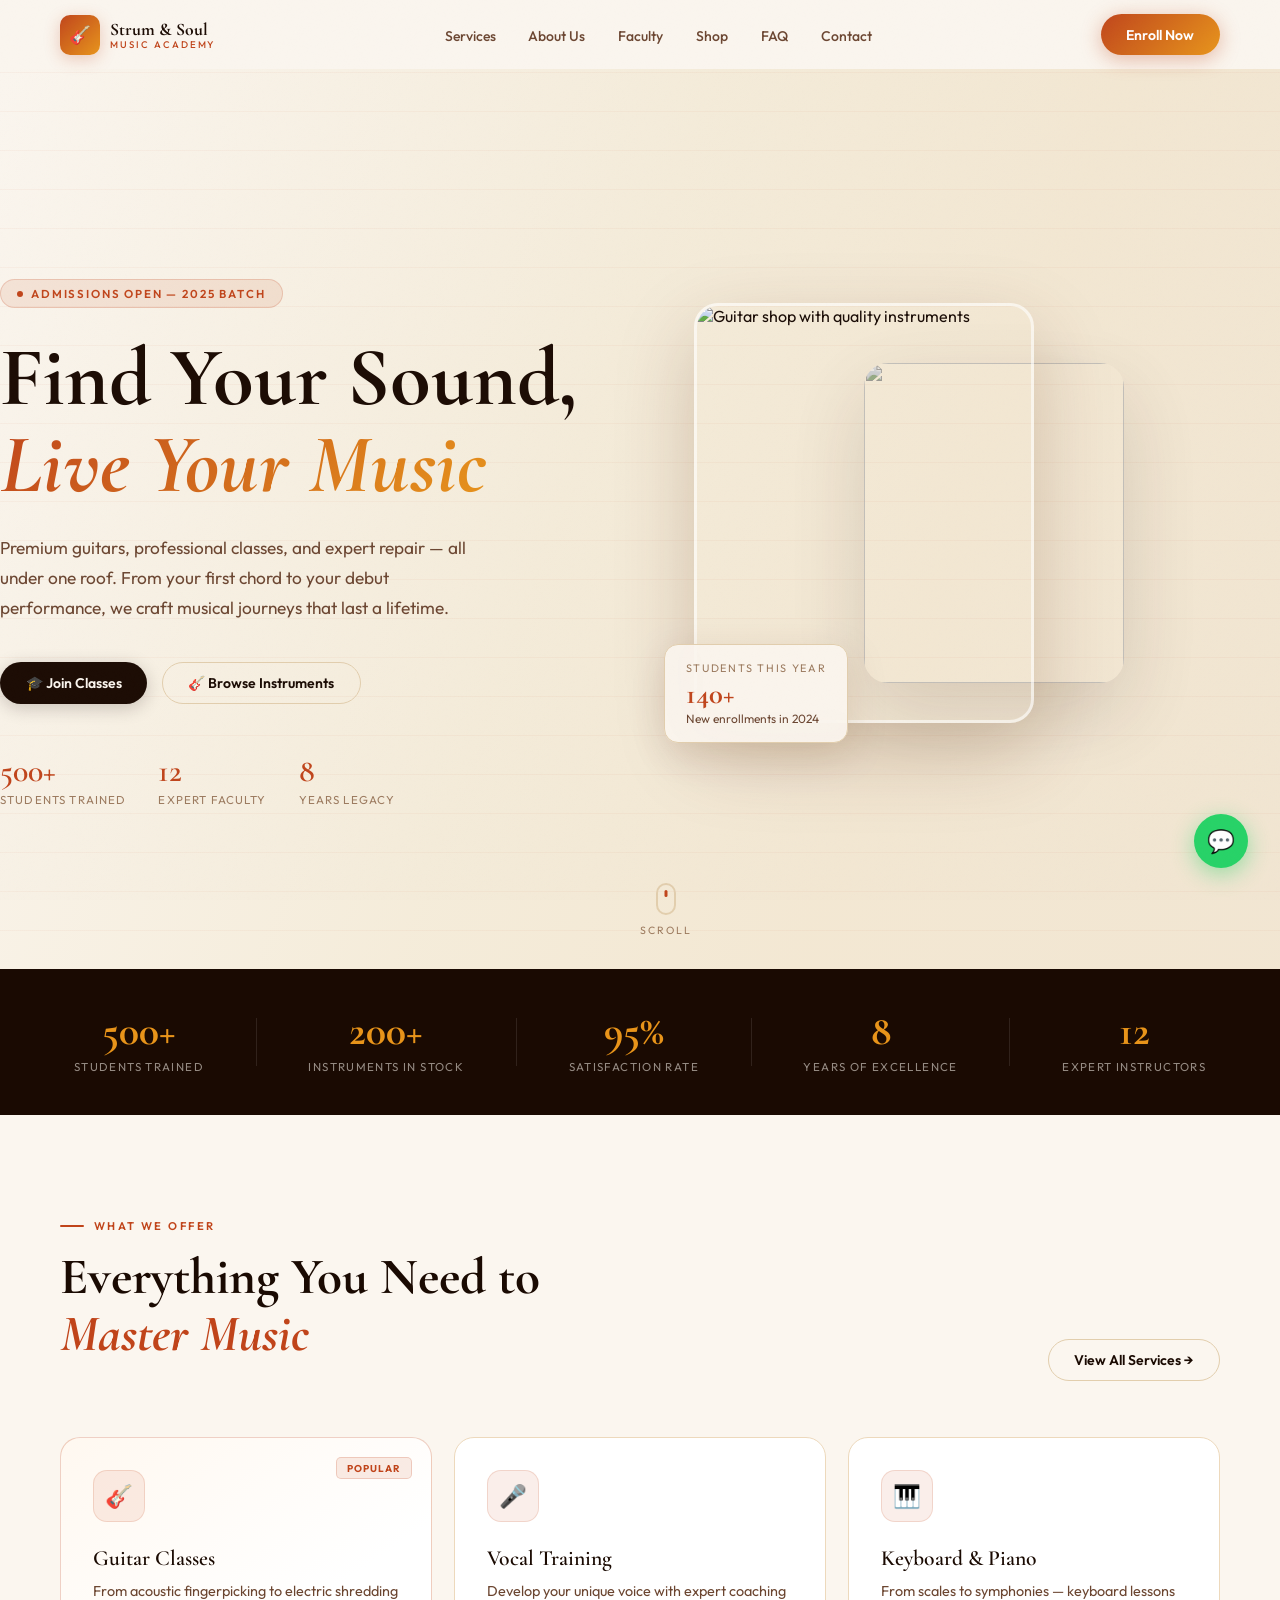
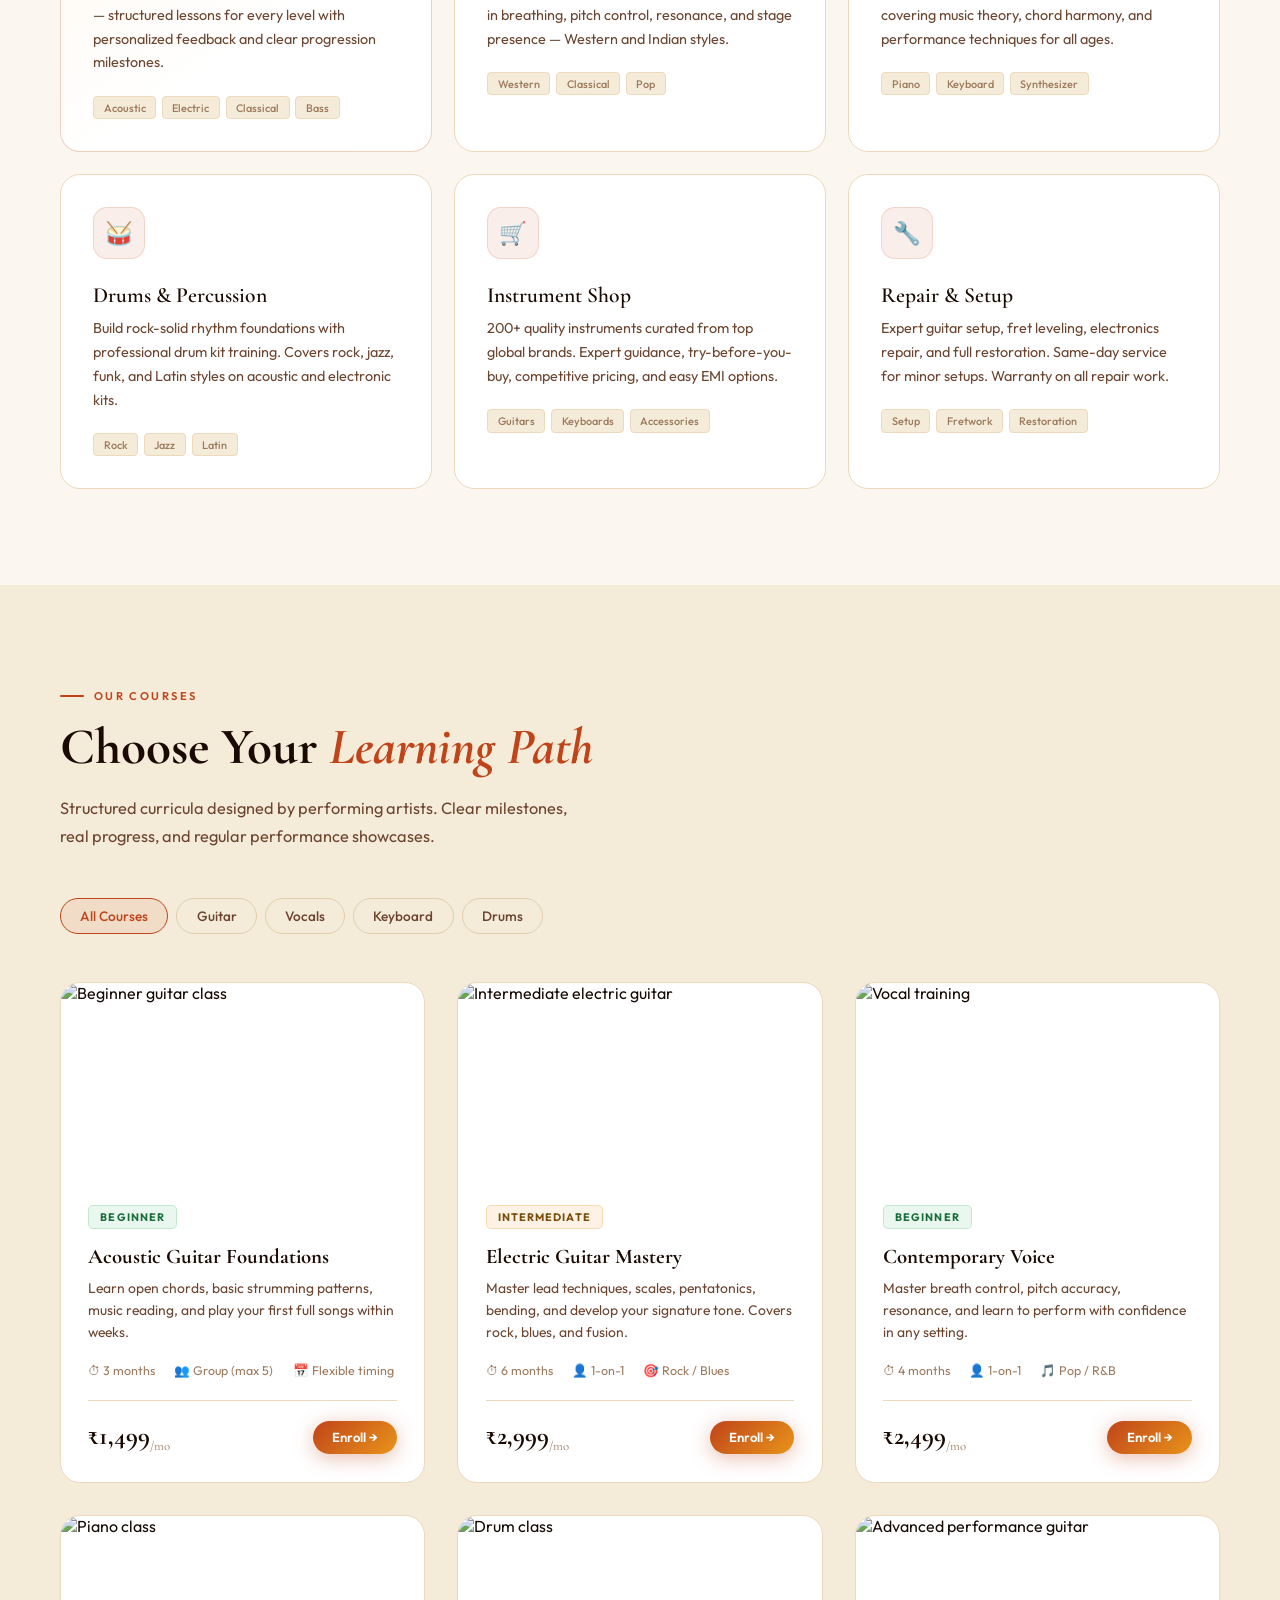
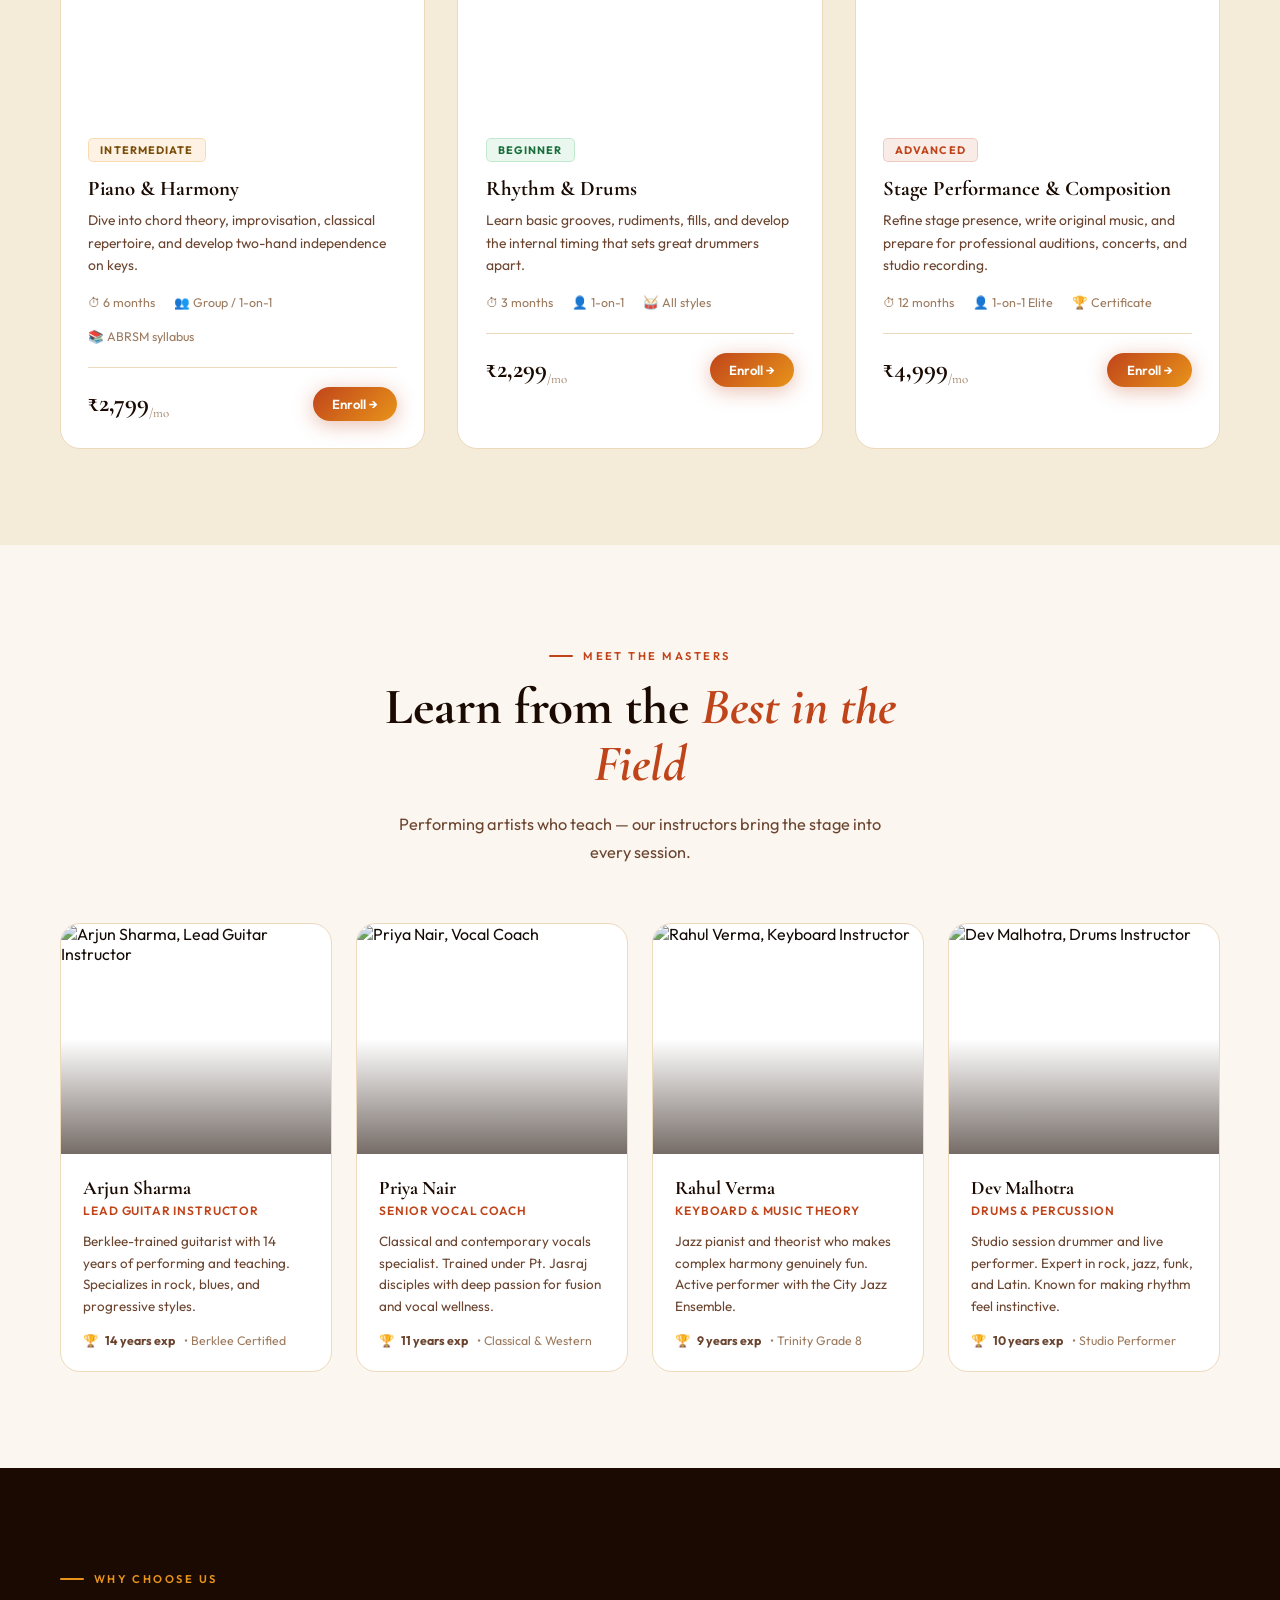
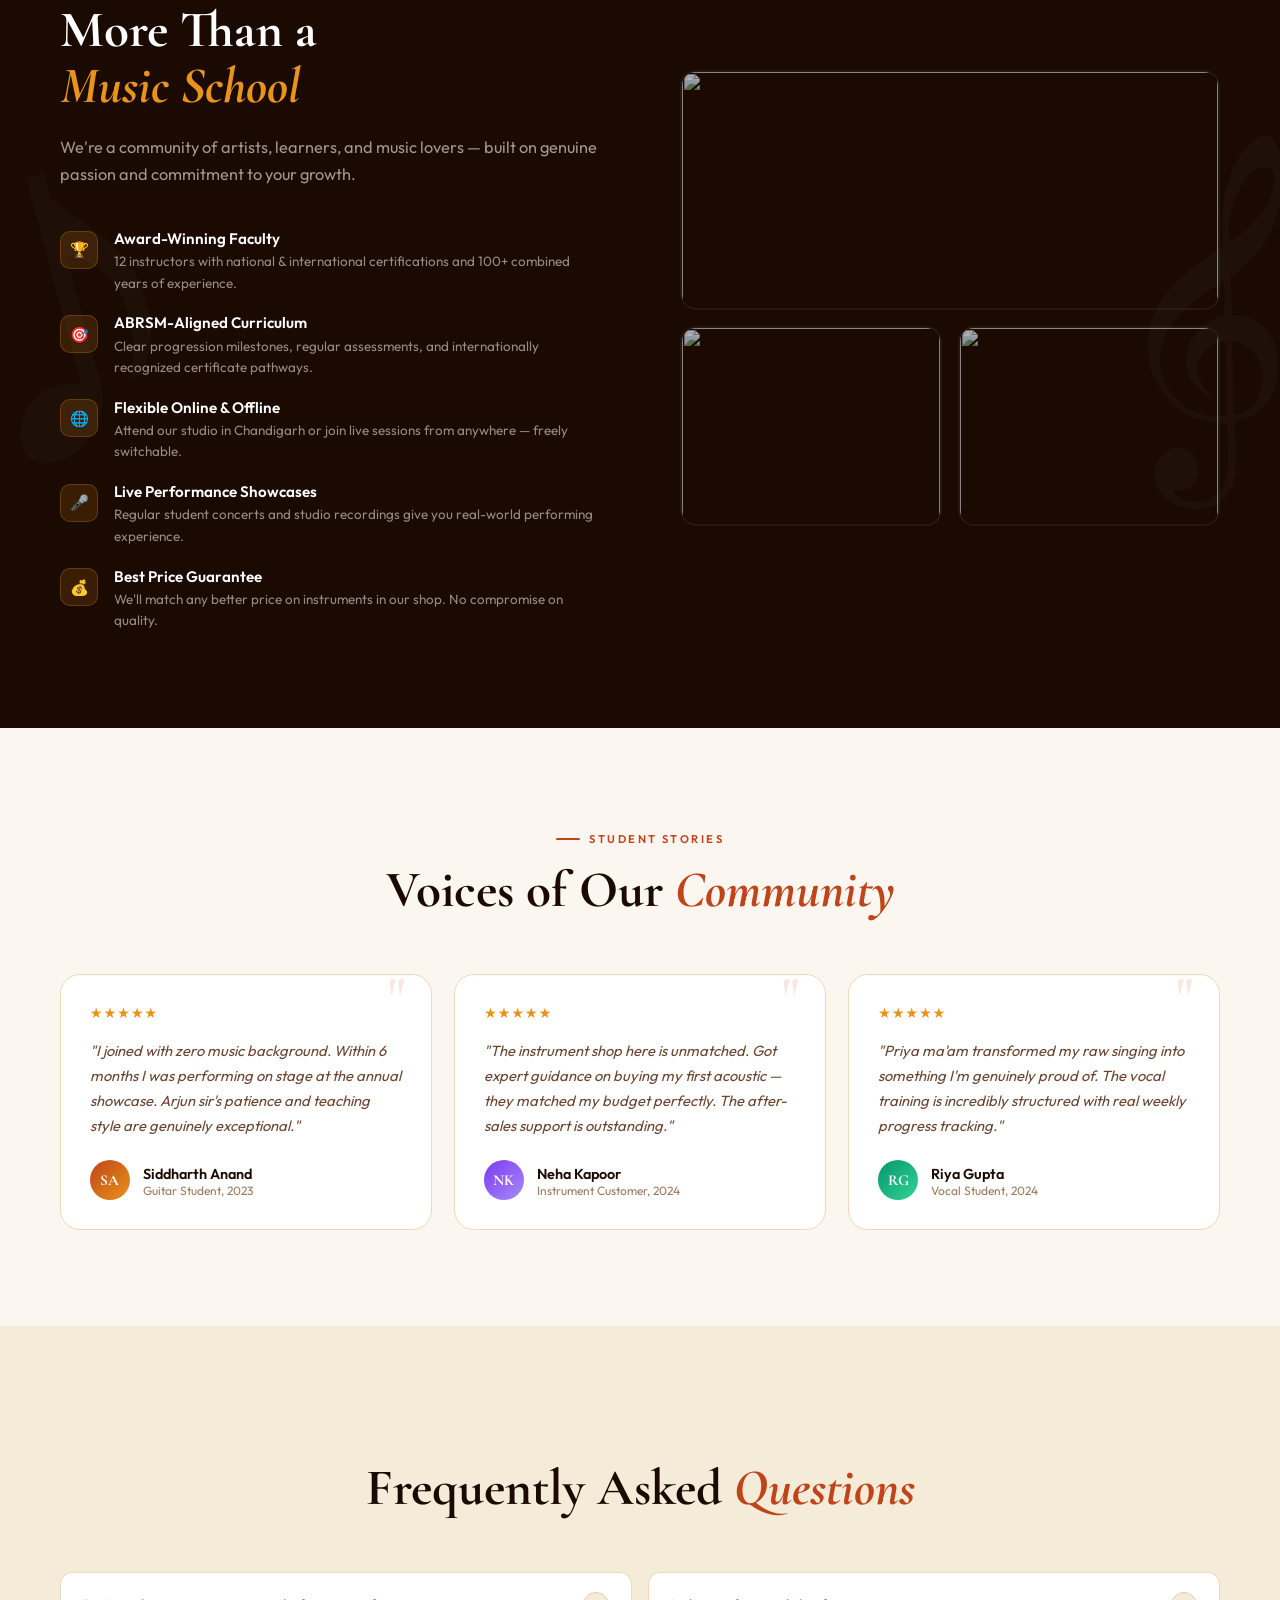
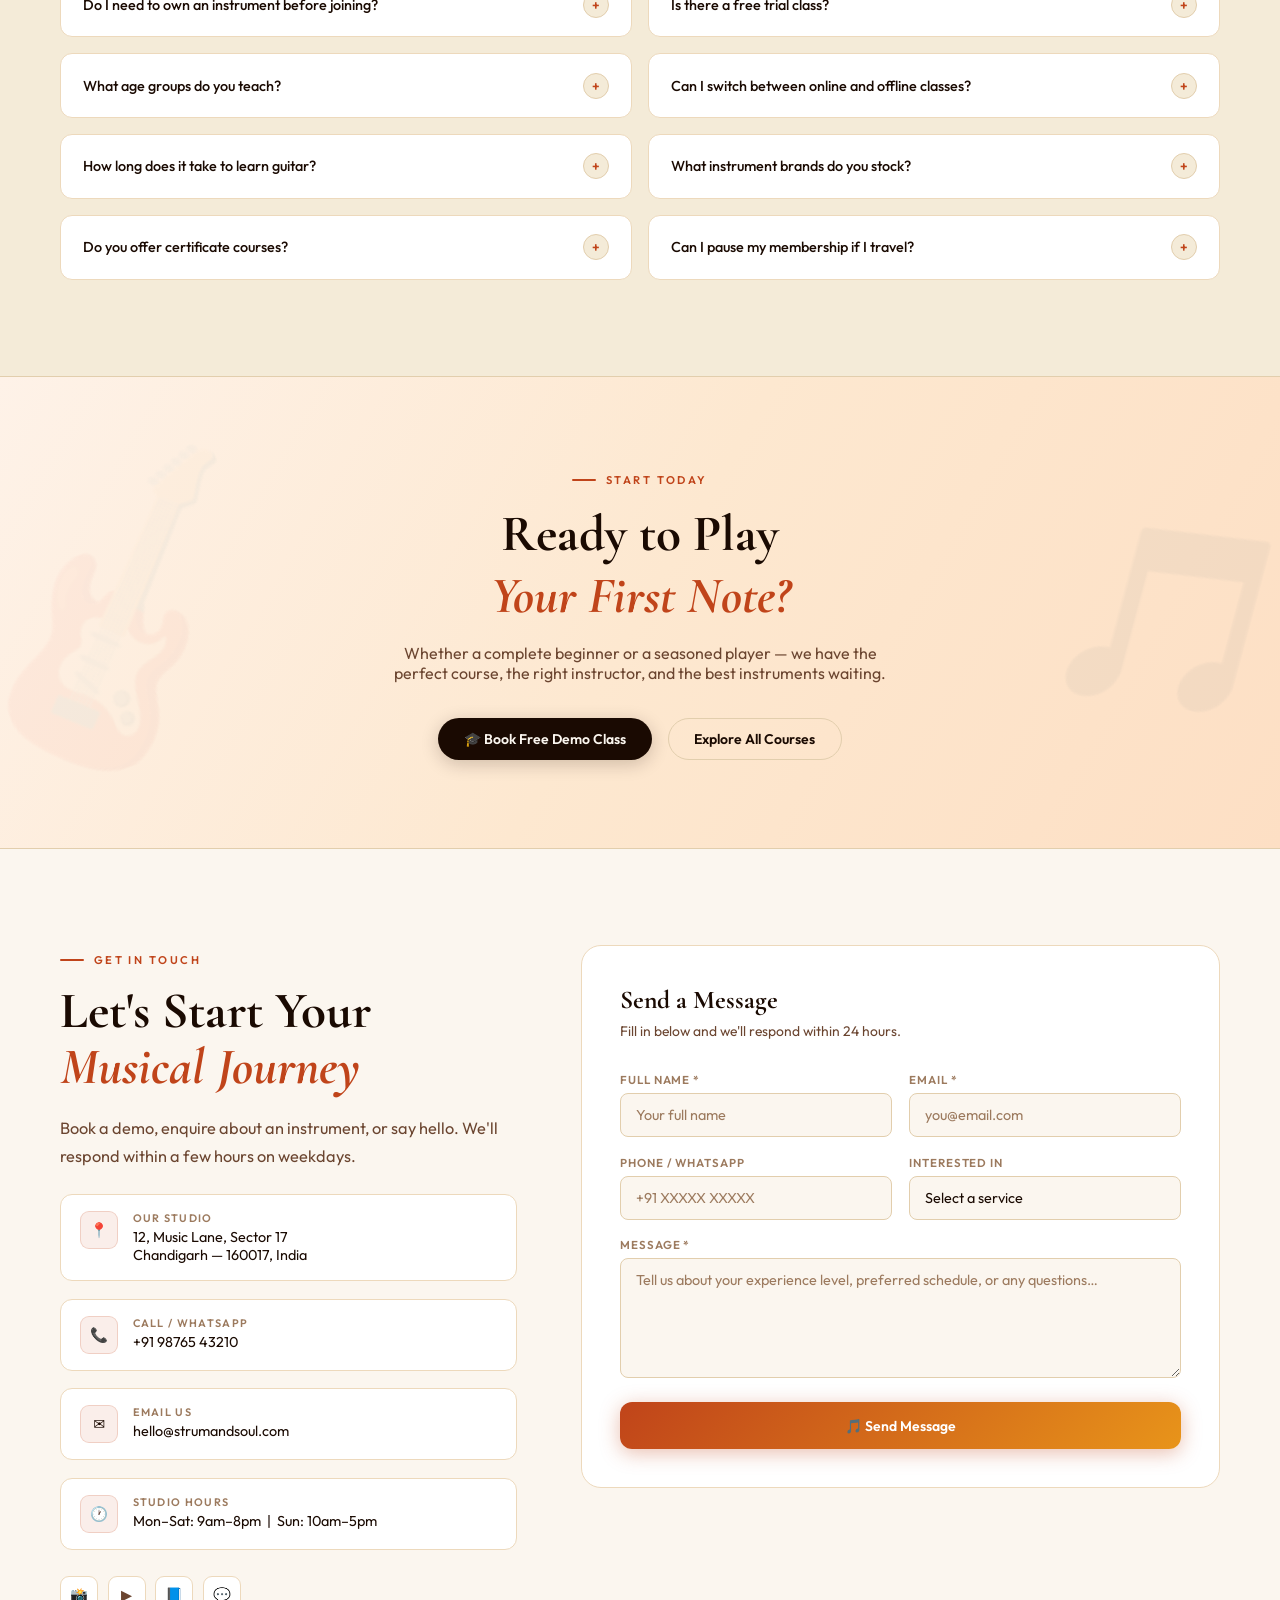
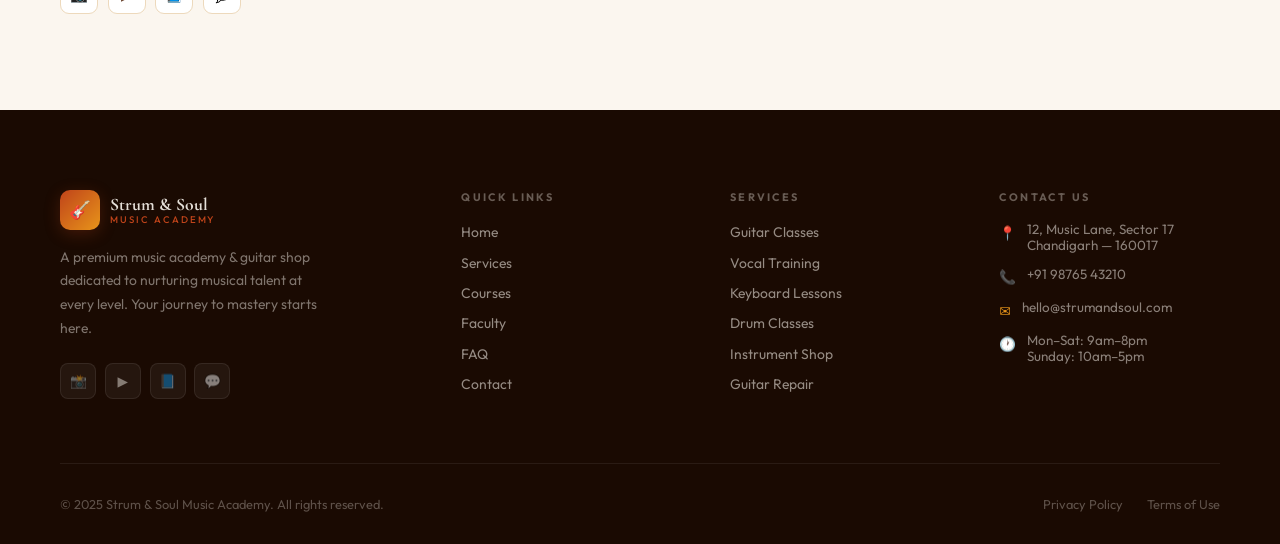
==== index.html @ 516704c1 "first" ====
<!DOCTYPE html>
<html lang="en">
<head>
  <meta charset="UTF-8">
  <meta name="viewport" content="width=device-width, initial-scale=1">
  <title>Strum &amp; Soul — Premium Guitar Shop &amp; Music Classes</title>
  <meta name="description" content="Premium guitars, expert music lessons, and professional repair services. Join 500+ students learning with world-class instructors. In-studio &amp; online.">
  <meta name="keywords" content="guitar shop, guitar classes, music lessons, instrument repair, music school, learn guitar">
  <link rel="canonical" href="/">
  <meta property="og:title"       content="Strum & Soul — Guitar Shop & Music Classes">
  <meta property="og:description" content="Premium guitars, expert lessons, professional repair. Your music journey starts here.">
  <meta property="og:type"        content="website">

  <!-- Fonts -->
  <link rel="preconnect" href="https://fonts.googleapis.com">
  <link href="https://fonts.googleapis.com/css2?family=Cormorant+Garamond:ital,wght@0,400;0,500;0,600;0,700;1,400;1,600&family=Outfit:wght@300;400;500;600&display=swap" rel="stylesheet">

  <!-- ── Stylesheets ── -->
  <link rel="stylesheet" href="./css/global.css">
  <link rel="stylesheet" href="./css/header.css">
  <link rel="stylesheet" href="./css/footer.css">
  <link rel="stylesheet" href="./css/pages/index.css">
</head>
<body>

<!-- ════════════════════════════ HEADER (component) ════════ -->
<!-- Copy of components/header.html — nav-a for "Services" gets class="active" -->
<nav class="nav" id="nav" role="navigation" aria-label="Main navigation">
  <div class="wrap">
    <div class="nav-inner">
      <a href="/index.html" class="logo" aria-label="Strum & Soul — Home">
        <div class="logo-mark">🎸</div>
        <div class="logo-text">
          <span class="logo-name">Strum &amp; Soul</span>
          <span class="logo-sub">Music Academy</span>
        </div>
      </a>
      <ul class="nav-links" role="list">
        <li><a href="./pages/services.html" class="nav-a">Services</a></li>
        <li><a href="./pages/about.html"  class="nav-a">About Us</a></li>
        <li><a href="./pages/faculty.html"  class="nav-a">Faculty</a></li>
        <li><a href="./pages/shop.html"     class="nav-a">Shop</a></li>
        <li><a href="./pages/faq.html"      class="nav-a">FAQ</a></li>
        <li><a href="./pages/contact.html"  class="nav-a">Contact</a></li>
      </ul>
      <a href="./pages/contact.html" class="btn btn-accent nav-cta-btn">Enroll Now</a>
      <button class="nav-toggle" id="navToggle" aria-label="Open menu" aria-expanded="false">
        <span></span><span></span><span></span>
      </button>
    </div>
  </div>
</nav>
<div class="nav-mob" id="navMob" role="dialog" aria-modal="true" aria-label="Mobile navigation">
  <button class="nav-mob-close" id="navClose" aria-label="Close menu">✕</button>
  <a href="/index.html#services" class="nav-a">Services</a>
  <a href="/pages/about.html"  class="nav-a">About Us</a>
  <a href="/pages/faculty.html"  class="nav-a">Faculty</a>
  <a href="/pages/shop.html"     class="nav-a">Shop</a>
  <a href="/pages/faq.html"      class="nav-a">FAQ</a>
  <a href="/pages/contact.html"  class="nav-a">Contact</a>
  <a href="/pages/contact.html"  class="btn btn-accent" style="margin-top:1.2rem">Enroll Now</a>
</div>
<!-- ══════════════════════════ END HEADER ══════════════════ -->

<main>

<!-- ══════════════════════════════════════════════ HERO ══ -->
<section class="hero" aria-labelledby="hero-h1">
  <div class="hero-bg-img" id="heroBg"></div>
  <div class="hero-overlay"></div>
  <div class="hero-lines"></div>

  <div class="wrap" style="width:100%;position:relative;z-index:2">
    <div class="hero-inner">
      <div class="hero-left">
        <div class="hero-eyebrow">
          <span class="eyebrow-dot"></span>
          Admissions Open — 2025 Batch
        </div>
        <h1 class="hero-h1" id="hero-h1">
          Find Your Sound,<br>
          <em>Live Your Music</em>
        </h1>
        <p class="hero-desc">
          Premium guitars, professional classes, and expert repair — all under one roof.
          From your first chord to your debut performance, we craft musical journeys that last a lifetime.
        </p>
        <div class="hero-btns">
          <a href="/pages/contact.html" class="btn btn-dark">🎓 Join Classes</a>
          <a href="#services"           class="btn btn-outline">🎸 Browse Instruments</a>
        </div>
        <div class="hero-stats">
          <div class="hero-stat">
            <div class="hero-stat-n"><span data-count="500" data-suffix="+">0+</span></div>
            <div class="hero-stat-l">Students Trained</div>
          </div>
          <div class="hero-stat">
            <div class="hero-stat-n"><span data-count="12" data-suffix="">0</span></div>
            <div class="hero-stat-l">Expert Faculty</div>
          </div>
          <div class="hero-stat">
            <div class="hero-stat-n"><span data-count="8" data-suffix="">0</span></div>
            <div class="hero-stat-l">Years Legacy</div>
          </div>
        </div>
      </div>

      <!-- Floating image cards -->
      <div class="hero-card-stack" aria-hidden="true">
        <div class="hero-card-img back">
          <img src="https://images.unsplash.com/photo-1525201548942-d8732f6617a0?w=400&q=75&auto=format&fit=crop" alt="">
        </div>
        <div class="hero-card-img main">
          <img src="https://images.unsplash.com/photo-1511671782779-c97d3d27a1d4?w=500&q=80&auto=format&fit=crop" alt="Guitar shop with quality instruments">
        </div>
        <div class="hero-badge-float">
          <div class="hero-badge-float-top">Students This Year</div>
          <div class="hero-badge-float-num">140+</div>
          <div class="hero-badge-float-sub">New enrollments in 2024</div>
        </div>
      </div>
    </div>
  </div>

  <div class="scroll-cue" aria-hidden="true">
    <div class="scroll-wheel"></div>
    <span>Scroll</span>
  </div>
</section>

<!-- ══════════════════════════════════════════════ STATS ══ -->
<div class="stats-strip" role="region" aria-label="Key statistics">
  <div class="wrap">
    <div class="stats-inner">
      <div class="stat-item reveal">
        <div class="stat-n"><span data-count="500" data-suffix="+">500+</span></div>
        <div class="stat-l">Students Trained</div>
      </div>
      <div class="stat-divider"></div>
      <div class="stat-item reveal d1">
        <div class="stat-n"><span data-count="200" data-suffix="+">200+</span></div>
        <div class="stat-l">Instruments in Stock</div>
      </div>
      <div class="stat-divider"></div>
      <div class="stat-item reveal d2">
        <div class="stat-n"><span data-count="95" data-suffix="%">95%</span></div>
        <div class="stat-l">Satisfaction Rate</div>
      </div>
      <div class="stat-divider"></div>
      <div class="stat-item reveal d3">
        <div class="stat-n"><span data-count="8" data-suffix="">8</span></div>
        <div class="stat-l">Years of Excellence</div>
      </div>
      <div class="stat-divider"></div>
      <div class="stat-item reveal d4">
        <div class="stat-n"><span data-count="12" data-suffix="">12</span></div>
        <div class="stat-l">Expert Instructors</div>
      </div>
    </div>
  </div>
</div>

<!-- ══════════════════════════════════════════════ SERVICES ══ -->
<section class="services-sect section-py" id="services" aria-labelledby="svc-h2">
  <div class="wrap">
    <div class="services-head">
      <div>
        <div class="label-row reveal">What We Offer</div>
        <h2 class="section-h2 reveal d1" id="svc-h2">Everything You Need to<br><em>Master Music</em></h2>
      </div>
      <a href="/pages/contact.html" class="btn btn-outline reveal d2">View All Services →</a>
    </div>
    <div class="svc-grid">
      <article class="svc-card featured reveal">
        <div class="svc-icon">🎸</div>
        <h3 class="svc-h3">Guitar Classes</h3>
        <p class="svc-p">From acoustic fingerpicking to electric shredding — structured lessons for every level with personalized feedback and clear progression milestones.</p>
        <div class="svc-tags"><span class="svc-tag">Acoustic</span><span class="svc-tag">Electric</span><span class="svc-tag">Classical</span><span class="svc-tag">Bass</span></div>
      </article>
      <article class="svc-card reveal d1">
        <div class="svc-icon">🎤</div>
        <h3 class="svc-h3">Vocal Training</h3>
        <p class="svc-p">Develop your unique voice with expert coaching in breathing, pitch control, resonance, and stage presence — Western and Indian styles.</p>
        <div class="svc-tags"><span class="svc-tag">Western</span><span class="svc-tag">Classical</span><span class="svc-tag">Pop</span></div>
      </article>
      <article class="svc-card reveal d2">
        <div class="svc-icon">🎹</div>
        <h3 class="svc-h3">Keyboard &amp; Piano</h3>
        <p class="svc-p">From scales to symphonies — keyboard lessons covering music theory, chord harmony, and performance techniques for all ages.</p>
        <div class="svc-tags"><span class="svc-tag">Piano</span><span class="svc-tag">Keyboard</span><span class="svc-tag">Synthesizer</span></div>
      </article>
      <article class="svc-card reveal">
        <div class="svc-icon">🥁</div>
        <h3 class="svc-h3">Drums &amp; Percussion</h3>
        <p class="svc-p">Build rock-solid rhythm foundations with professional drum kit training. Covers rock, jazz, funk, and Latin styles on acoustic and electronic kits.</p>
        <div class="svc-tags"><span class="svc-tag">Rock</span><span class="svc-tag">Jazz</span><span class="svc-tag">Latin</span></div>
      </article>
      <article class="svc-card reveal d1">
        <div class="svc-icon">🛒</div>
        <h3 class="svc-h3">Instrument Shop</h3>
        <p class="svc-p">200+ quality instruments curated from top global brands. Expert guidance, try-before-you-buy, competitive pricing, and easy EMI options.</p>
        <div class="svc-tags"><span class="svc-tag">Guitars</span><span class="svc-tag">Keyboards</span><span class="svc-tag">Accessories</span></div>
      </article>
      <article class="svc-card reveal d2">
        <div class="svc-icon">🔧</div>
        <h3 class="svc-h3">Repair &amp; Setup</h3>
        <p class="svc-p">Expert guitar setup, fret leveling, electronics repair, and full restoration. Same-day service for minor setups. Warranty on all repair work.</p>
        <div class="svc-tags"><span class="svc-tag">Setup</span><span class="svc-tag">Fretwork</span><span class="svc-tag">Restoration</span></div>
      </article>
    </div>
  </div>
</section>

<!-- ══════════════════════════════════════════════ COURSES ══ -->
<section class="courses-sect section-py" id="courses" aria-labelledby="courses-h2">
  <div class="wrap">
    <div style="margin-bottom:3rem">
      <div class="label-row reveal">Our Courses</div>
      <h2 class="section-h2 reveal d1" id="courses-h2">Choose Your <em>Learning Path</em></h2>
      <p class="section-sub reveal d2">Structured curricula designed by performing artists. Clear milestones, real progress, and regular performance showcases.</p>
    </div>
    <div class="courses-tabs reveal d2" role="tablist">
      <button class="tab active" data-filter="all"      role="tab">All Courses</button>
      <button class="tab"        data-filter="guitar"   role="tab">Guitar</button>
      <button class="tab"        data-filter="vocals"   role="tab">Vocals</button>
      <button class="tab"        data-filter="keyboard" role="tab">Keyboard</button>
      <button class="tab"        data-filter="drums"    role="tab">Drums</button>
    </div>
    <div class="courses-grid">
      <article class="course-card reveal" data-cat="guitar">
        <img class="course-img" src="https://images.unsplash.com/photo-1510915361894-db8b60106cb1?w=600&q=75&auto=format&fit=crop" alt="Beginner guitar class" loading="lazy">
        <div class="course-body">
          <span class="course-level level-beginner">Beginner</span>
          <h3 class="course-h3">Acoustic Guitar Foundations</h3>
          <p class="course-p">Learn open chords, basic strumming patterns, music reading, and play your first full songs within weeks.</p>
          <div class="course-meta"><span>⏱ 3 months</span><span>👥 Group (max 5)</span><span>📅 Flexible timing</span></div>
          <div class="course-footer">
            <div class="course-price">₹1,499<sub>/mo</sub></div>
            <a href="/pages/contact.html" class="btn btn-accent" style="padding:.55rem 1.2rem;font-size:.82rem">Enroll →</a>
          </div>
        </div>
      </article>
      <article class="course-card reveal d1" data-cat="guitar">
        <img class="course-img" src="https://images.unsplash.com/photo-1525201548942-d8732f6617a0?w=600&q=75&auto=format&fit=crop" alt="Intermediate electric guitar" loading="lazy">
        <div class="course-body">
          <span class="course-level level-intermediate">Intermediate</span>
          <h3 class="course-h3">Electric Guitar Mastery</h3>
          <p class="course-p">Master lead techniques, scales, pentatonics, bending, and develop your signature tone. Covers rock, blues, and fusion.</p>
          <div class="course-meta"><span>⏱ 6 months</span><span>👤 1-on-1</span><span>🎯 Rock / Blues</span></div>
          <div class="course-footer">
            <div class="course-price">₹2,999<sub>/mo</sub></div>
            <a href="/pages/contact.html" class="btn btn-accent" style="padding:.55rem 1.2rem;font-size:.82rem">Enroll →</a>
          </div>
        </div>
      </article>
      <article class="course-card reveal d2" data-cat="vocals">
        <img class="course-img" src="https://images.unsplash.com/photo-1516450360452-9312f5e86fc7?w=600&q=75&auto=format&fit=crop" alt="Vocal training" loading="lazy">
        <div class="course-body">
          <span class="course-level level-beginner">Beginner</span>
          <h3 class="course-h3">Contemporary Voice</h3>
          <p class="course-p">Master breath control, pitch accuracy, resonance, and learn to perform with confidence in any setting.</p>
          <div class="course-meta"><span>⏱ 4 months</span><span>👤 1-on-1</span><span>🎵 Pop / R&amp;B</span></div>
          <div class="course-footer">
            <div class="course-price">₹2,499<sub>/mo</sub></div>
            <a href="/pages/contact.html" class="btn btn-accent" style="padding:.55rem 1.2rem;font-size:.82rem">Enroll →</a>
          </div>
        </div>
      </article>
      <article class="course-card reveal" data-cat="keyboard">
        <img class="course-img" src="https://images.unsplash.com/photo-1520523839897-bd0b52f945a0?w=600&q=75&auto=format&fit=crop" alt="Piano class" loading="lazy">
        <div class="course-body">
          <span class="course-level level-intermediate">Intermediate</span>
          <h3 class="course-h3">Piano &amp; Harmony</h3>
          <p class="course-p">Dive into chord theory, improvisation, classical repertoire, and develop two-hand independence on keys.</p>
          <div class="course-meta"><span>⏱ 6 months</span><span>👥 Group / 1-on-1</span><span>📚 ABRSM syllabus</span></div>
          <div class="course-footer">
            <div class="course-price">₹2,799<sub>/mo</sub></div>
            <a href="/pages/contact.html" class="btn btn-accent" style="padding:.55rem 1.2rem;font-size:.82rem">Enroll →</a>
          </div>
        </div>
      </article>
      <article class="course-card reveal d1" data-cat="drums">
        <img class="course-img" src="https://images.unsplash.com/photo-1524656855800-59465ebcec69?w=600&q=75&auto=format&fit=crop" alt="Drum class" loading="lazy">
        <div class="course-body">
          <span class="course-level level-beginner">Beginner</span>
          <h3 class="course-h3">Rhythm &amp; Drums</h3>
          <p class="course-p">Learn basic grooves, rudiments, fills, and develop the internal timing that sets great drummers apart.</p>
          <div class="course-meta"><span>⏱ 3 months</span><span>👤 1-on-1</span><span>🥁 All styles</span></div>
          <div class="course-footer">
            <div class="course-price">₹2,299<sub>/mo</sub></div>
            <a href="/pages/contact.html" class="btn btn-accent" style="padding:.55rem 1.2rem;font-size:.82rem">Enroll →</a>
          </div>
        </div>
      </article>
      <article class="course-card reveal d2" data-cat="guitar">
        <img class="course-img" src="https://images.unsplash.com/photo-1558618666-fcd25c85cd64?w=600&q=75&auto=format&fit=crop" alt="Advanced performance guitar" loading="lazy">
        <div class="course-body">
          <span class="course-level level-advanced">Advanced</span>
          <h3 class="course-h3">Stage Performance &amp; Composition</h3>
          <p class="course-p">Refine stage presence, write original music, and prepare for professional auditions, concerts, and studio recording.</p>
          <div class="course-meta"><span>⏱ 12 months</span><span>👤 1-on-1 Elite</span><span>🏆 Certificate</span></div>
          <div class="course-footer">
            <div class="course-price">₹4,999<sub>/mo</sub></div>
            <a href="/pages/contact.html" class="btn btn-accent" style="padding:.55rem 1.2rem;font-size:.82rem">Enroll →</a>
          </div>
        </div>
      </article>
    </div>
  </div>
</section>

<!-- ══════════════════════════════════════════════ FACULTY ══ -->
<section class="faculty-sect section-py" id="faculty" aria-labelledby="faculty-h2">
  <div class="wrap">
    <div style="text-align:center;max-width:600px;margin:0 auto">
      <div class="label-row reveal" style="justify-content:center">Meet the Masters</div>
      <h2 class="section-h2 reveal d1" id="faculty-h2">Learn from the <em>Best in the Field</em></h2>
      <p class="section-sub reveal d2" style="margin:0 auto">Performing artists who teach — our instructors bring the stage into every session.</p>
    </div>
    <div class="faculty-grid">
      <article class="fac-card reveal">
        <div class="fac-img-wrap">
          <img class="fac-img" src="https://images.unsplash.com/photo-1493225457124-a3eb161ffa5f?w=500&q=75&auto=format&fit=crop" alt="Arjun Sharma, Lead Guitar Instructor" loading="lazy">
          <div class="fac-overlay"></div>
        </div>
        <div class="fac-info">
          <h3 class="fac-name">Arjun Sharma</h3>
          <div class="fac-role">Lead Guitar Instructor</div>
          <p class="fac-bio">Berklee-trained guitarist with 14 years of performing and teaching. Specializes in rock, blues, and progressive styles.</p>
          <div class="fac-exp">🏆 <strong>14 years exp</strong>&nbsp;• Berklee Certified</div>
        </div>
      </article>
      <article class="fac-card reveal d1">
        <div class="fac-img-wrap">
          <img class="fac-img" src="https://images.unsplash.com/photo-1516450360452-9312f5e86fc7?w=500&q=75&auto=format&fit=crop" alt="Priya Nair, Vocal Coach" loading="lazy">
          <div class="fac-overlay"></div>
        </div>
        <div class="fac-info">
          <h3 class="fac-name">Priya Nair</h3>
          <div class="fac-role">Senior Vocal Coach</div>
          <p class="fac-bio">Classical and contemporary vocals specialist. Trained under Pt. Jasraj disciples with deep passion for fusion and vocal wellness.</p>
          <div class="fac-exp">🏆 <strong>11 years exp</strong>&nbsp;• Classical &amp; Western</div>
        </div>
      </article>
      <article class="fac-card reveal d2">
        <div class="fac-img-wrap">
          <img class="fac-img" src="https://images.unsplash.com/photo-1571019613454-1cb2f99b2d8b?w=500&q=75&auto=format&fit=crop" alt="Rahul Verma, Keyboard Instructor" loading="lazy">
          <div class="fac-overlay"></div>
        </div>
        <div class="fac-info">
          <h3 class="fac-name">Rahul Verma</h3>
          <div class="fac-role">Keyboard &amp; Music Theory</div>
          <p class="fac-bio">Jazz pianist and theorist who makes complex harmony genuinely fun. Active performer with the City Jazz Ensemble.</p>
          <div class="fac-exp">🏆 <strong>9 years exp</strong>&nbsp;• Trinity Grade 8</div>
        </div>
      </article>
      <article class="fac-card reveal d3">
        <div class="fac-img-wrap">
          <img class="fac-img" src="https://images.unsplash.com/photo-1598488035139-bdbb2231ce04?w=500&q=75&auto=format&fit=crop" alt="Dev Malhotra, Drums Instructor" loading="lazy">
          <div class="fac-overlay"></div>
        </div>
        <div class="fac-info">
          <h3 class="fac-name">Dev Malhotra</h3>
          <div class="fac-role">Drums &amp; Percussion</div>
          <p class="fac-bio">Studio session drummer and live performer. Expert in rock, jazz, funk, and Latin. Known for making rhythm feel instinctive.</p>
          <div class="fac-exp">🏆 <strong>10 years exp</strong>&nbsp;• Studio Performer</div>
        </div>
      </article>
    </div>
  </div>
</section>

<!-- ══════════════════════════════════════════════ WHY US ══ -->
<section class="why-sect section-py" aria-labelledby="why-h2">
  <div class="wrap">
    <div class="why-inner">
      <div>
        <div class="why-label"><div class="label-row reveal">Why Choose Us</div></div>
        <h2 class="section-h2 why-h2 reveal d1" id="why-h2">More Than a<br><em>Music School</em></h2>
        <p class="section-sub why-desc reveal d2">We're a community of artists, learners, and music lovers — built on genuine passion and commitment to your growth.</p>
        <div class="why-list">
          <div class="why-item reveal d1"><div class="why-item-icon">🏆</div><div><h4>Award-Winning Faculty</h4><p>12 instructors with national &amp; international certifications and 100+ combined years of experience.</p></div></div>
          <div class="why-item reveal d2"><div class="why-item-icon">🎯</div><div><h4>ABRSM-Aligned Curriculum</h4><p>Clear progression milestones, regular assessments, and internationally recognized certificate pathways.</p></div></div>
          <div class="why-item reveal d3"><div class="why-item-icon">🌐</div><div><h4>Flexible Online &amp; Offline</h4><p>Attend our studio in Chandigarh or join live sessions from anywhere — freely switchable.</p></div></div>
          <div class="why-item reveal d4"><div class="why-item-icon">🎤</div><div><h4>Live Performance Showcases</h4><p>Regular student concerts and studio recordings give you real-world performing experience.</p></div></div>
          <div class="why-item reveal d5"><div class="why-item-icon">💰</div><div><h4>Best Price Guarantee</h4><p>We'll match any better price on instruments in our shop. No compromise on quality.</p></div></div>
        </div>
      </div>
      <div class="why-img-grid reveal-r d1" aria-hidden="true">
        <img src="https://images.unsplash.com/photo-1614680376573-df3480f0c6ff?w=700&q=75&auto=format&fit=crop" alt="">
        <img src="https://images.unsplash.com/photo-1573871669414-010dbf73ca84?w=400&q=75&auto=format&fit=crop" alt="">
        <img src="https://images.unsplash.com/photo-1460723237483-7a6dc9d0b212?w=400&q=75&auto=format&fit=crop" alt="">
      </div>
    </div>
  </div>
</section>

<!-- ══════════════════════════════════════════ TESTIMONIALS ══ -->
<section class="testi-sect section-py" aria-labelledby="testi-h2">
  <div class="wrap">
    <div style="text-align:center;margin-bottom:1rem">
      <div class="label-row reveal" style="justify-content:center">Student Stories</div>
      <h2 class="section-h2 reveal d1" id="testi-h2">Voices of Our <em>Community</em></h2>
    </div>
    <div class="testi-grid">
      <blockquote class="testi-card reveal">
        <div class="testi-quote">"</div>
        <div class="testi-stars">★★★★★</div>
        <p class="testi-text">"I joined with zero music background. Within 6 months I was performing on stage at the annual showcase. Arjun sir's patience and teaching style are genuinely exceptional."</p>
        <footer class="testi-author">
          <div class="testi-avatar av1">SA</div>
          <div><cite class="testi-name" style="font-style:normal">Siddharth Anand</cite><div class="testi-sub">Guitar Student, 2023</div></div>
        </footer>
      </blockquote>
      <blockquote class="testi-card reveal d1">
        <div class="testi-quote">"</div>
        <div class="testi-stars">★★★★★</div>
        <p class="testi-text">"The instrument shop here is unmatched. Got expert guidance on buying my first acoustic — they matched my budget perfectly. The after-sales support is outstanding."</p>
        <footer class="testi-author">
          <div class="testi-avatar av2">NK</div>
          <div><cite class="testi-name" style="font-style:normal">Neha Kapoor</cite><div class="testi-sub">Instrument Customer, 2024</div></div>
        </footer>
      </blockquote>
      <blockquote class="testi-card reveal d2">
        <div class="testi-quote">"</div>
        <div class="testi-stars">★★★★★</div>
        <p class="testi-text">"Priya ma'am transformed my raw singing into something I'm genuinely proud of. The vocal training is incredibly structured with real weekly progress tracking."</p>
        <footer class="testi-author">
          <div class="testi-avatar av3">RG</div>
          <div><cite class="testi-name" style="font-style:normal">Riya Gupta</cite><div class="testi-sub">Vocal Student, 2024</div></div>
        </footer>
      </blockquote>
    </div>
  </div>
</section>

<!-- ══════════════════════════════════════════════ FAQ ══ -->
<section class="faq-sect section-py" id="faq" aria-labelledby="faq-h2">
  <div class="wrap">
    <div style="text-align:center;margin-bottom:1rem">
      <div class="label-row reveal" style="justify-content:center">Questions?</div>
      <h2 class="section-h2 reveal d1" id="faq-h2">Frequently Asked <em>Questions</em></h2>
    </div>
    <div class="faq-container">
      <div class="faq reveal"><div class="faq-q" role="button" tabindex="0"><h4>Do I need to own an instrument before joining?</h4><div class="faq-ico">+</div></div><div class="faq-a"><p>Not at all! You can use our studio instruments during lessons. We'll guide you on what to buy once you're comfortable — and we offer great prices in our shop.</p></div></div>
      <div class="faq reveal d1"><div class="faq-q" role="button" tabindex="0"><h4>Is there a free trial class?</h4><div class="faq-ico">+</div></div><div class="faq-a"><p>Yes! Every new student gets one free 30-minute demo session. Zero commitment — just come and experience our teaching style firsthand.</p></div></div>
      <div class="faq reveal d2"><div class="faq-q" role="button" tabindex="0"><h4>What age groups do you teach?</h4><div class="faq-ico">+</div></div><div class="faq-a"><p>We teach students from age 6 to 60+. Our instructors are experienced in adapting their methods for children, teenagers, working adults, and senior learners.</p></div></div>
      <div class="faq reveal d3"><div class="faq-q" role="button" tabindex="0"><h4>Can I switch between online and offline classes?</h4><div class="faq-ico">+</div></div><div class="faq-a"><p>Absolutely. You can freely mix in-person and live-online sessions. Just inform your instructor 24 hours in advance — no extra charge for switching.</p></div></div>
      <div class="faq reveal"><div class="faq-q" role="button" tabindex="0"><h4>How long does it take to learn guitar?</h4><div class="faq-ico">+</div></div><div class="faq-a"><p>Most beginners play their first full songs within 1–2 months. Confident intermediate playing takes 6–12 months. Advanced skills develop over 2+ years with consistent practice.</p></div></div>
      <div class="faq reveal d1"><div class="faq-q" role="button" tabindex="0"><h4>What instrument brands do you stock?</h4><div class="faq-ico">+</div></div><div class="faq-a"><p>We carry guitars from Fender, Yamaha, Cort, Ibanez, and Taylor; keyboards from Casio, Roland, and Korg — all with warranty and competitive pricing.</p></div></div>
      <div class="faq reveal d2"><div class="faq-q" role="button" tabindex="0"><h4>Do you offer certificate courses?</h4><div class="faq-ico">+</div></div><div class="faq-a"><p>Yes! We offer ABRSM-affiliated certificates for guitar, keyboard, and music theory, plus our own in-house certification recognized by partner institutions.</p></div></div>
      <div class="faq reveal d3"><div class="faq-q" role="button" tabindex="0"><h4>Can I pause my membership if I travel?</h4><div class="faq-ico">+</div></div><div class="faq-a"><p>Yes — up to 4 weeks per year. Inform us 3 days in advance and your subscription period extends accordingly. No questions asked.</p></div></div>
    </div>
  </div>
</section>

<!-- ══════════════════════════════════════════════ CTA ══ -->
<section class="cta-band">
  <div class="wrap">
    <div class="label-row reveal" style="justify-content:center">Start Today</div>
    <h2 class="cta-h2 reveal d1">Ready to Play<br><em style="color:var(--accent);font-style:italic">Your First Note?</em></h2>
    <p class="cta-sub reveal d2">Whether a complete beginner or a seasoned player — we have the perfect course, the right instructor, and the best instruments waiting.</p>
    <div class="cta-btns reveal d3">
      <a href="/pages/contact.html" class="btn btn-dark">🎓 Book Free Demo Class</a>
      <a href="/pages/courses.html" class="btn btn-outline">Explore All Courses</a>
    </div>
  </div>
</section>

<!-- ══════════════════════════════════════════════ CONTACT ══ -->
<section class="contact-sect section-py" id="contact" aria-labelledby="contact-h2">
  <div class="wrap">
    <div class="contact-grid">
      <div>
        <div class="label-row reveal">Get in Touch</div>
        <h2 class="section-h2 reveal d1" id="contact-h2">Let's Start Your<br><em>Musical Journey</em></h2>
        <p class="section-sub reveal d2">Book a demo, enquire about an instrument, or say hello. We'll respond within a few hours on weekdays.</p>
        <div class="contact-info-items">
          <div class="ci reveal d1"><div class="ci-icon">📍</div><div><div class="ci-label">Our Studio</div><div class="ci-val">12, Music Lane, Sector 17<br>Chandigarh — 160017, India</div></div></div>
          <div class="ci reveal d2"><div class="ci-icon">📞</div><div><div class="ci-label">Call / WhatsApp</div><div class="ci-val"><a href="tel:+919876543210">+91 98765 43210</a></div></div></div>
          <div class="ci reveal d3"><div class="ci-icon">✉️</div><div><div class="ci-label">Email Us</div><div class="ci-val"><a href="mailto:hello@strumandsoul.com">hello@strumandsoul.com</a></div></div></div>
          <div class="ci reveal d4"><div class="ci-icon">🕐</div><div><div class="ci-label">Studio Hours</div><div class="ci-val">Mon–Sat: 9am–8pm &nbsp;|&nbsp; Sun: 10am–5pm</div></div></div>
          <div class="reveal d5">
            <div class="social-row">
              <a href="#" class="social-a" aria-label="Instagram">📸</a>
              <a href="#" class="social-a" aria-label="YouTube">▶️</a>
              <a href="#" class="social-a" aria-label="Facebook">📘</a>
              <a href="https://wa.me/919876543210" class="social-a" aria-label="WhatsApp">💬</a>
            </div>
          </div>
        </div>
      </div>
      <div class="reveal-r d1">
        <div class="form-wrap">
          <h3 class="form-title">Send a Message</h3>
          <p class="form-sub">Fill in below and we'll respond within 24 hours.</p>
          <form id="contactForm" novalidate>
            <input type="hidden" name="access_key" value="YOUR_WEB3FORMS_KEY">
            <input type="hidden" name="subject"    value="New Enquiry — Strum & Soul">
            <input type="checkbox" name="botcheck" style="display:none">
            <div class="form-row">
              <div class="form-g"><label class="form-lbl" for="fname">Full Name *</label><input class="form-inp" type="text" id="fname" name="name" placeholder="Your full name" required></div>
              <div class="form-g"><label class="form-lbl" for="femail">Email *</label><input class="form-inp" type="email" id="femail" name="email" placeholder="you@email.com" required></div>
              <div class="form-g"><label class="form-lbl" for="fphone">Phone / WhatsApp</label><input class="form-inp" type="tel" id="fphone" name="phone" placeholder="+91 XXXXX XXXXX"></div>
              <div class="form-g">
                <label class="form-lbl" for="finterest">Interested In</label>
                <select class="form-sel form-inp" id="finterest" name="interest">
                  <option value="" disabled selected>Select a service</option>
                  <option>Guitar Classes</option><option>Vocal Training</option>
                  <option>Keyboard / Piano</option><option>Drums &amp; Percussion</option>
                  <option>Online Classes</option><option>Buy an Instrument</option>
                  <option>Guitar Repair</option><option>Other</option>
                </select>
              </div>
              <div class="form-g full"><label class="form-lbl" for="fmsg">Message *</label><textarea class="form-ta" id="fmsg" name="message" placeholder="Tell us about your experience level, preferred schedule, or any questions…" required></textarea></div>
            </div>
            <button type="submit" class="btn btn-accent submit-btn">🎵 Send Message</button>
          </form>
          <div id="formSuccess" class="success-msg">
            <div class="success-icon">🎸</div>
            <h3 style="font-family:var(--ff-d);font-size:1.5rem;margin-bottom:.5rem">Message Sent!</h3>
            <p style="color:var(--text2);font-size:.9rem;margin-bottom:1.5rem">We'll reply within 24 hours. Chat on WhatsApp for instant answers.</p>
            <a href="https://wa.me/919876543210" class="btn btn-accent" target="_blank" rel="noopener">💬 WhatsApp Us</a>
          </div>
        </div>
      </div>
    </div>
  </div>
</section>

</main>

<!-- ════════════════════════════ FOOTER (component) ════════ -->
<!-- Copy of components/footer.html -->
<footer class="footer" role="contentinfo">
  <div class="wrap">
    <div class="foot-grid">
      <div>
        <a href="/index.html" class="logo foot-logo" style="margin-bottom:.5rem" aria-label="Strum & Soul — Home">
          <div class="logo-mark">🎸</div>
          <div class="logo-text"><span class="logo-name">Strum &amp; Soul</span><span class="logo-sub">Music Academy</span></div>
        </a>
        <p class="foot-brand-desc">A premium music academy &amp; guitar shop dedicated to nurturing musical talent at every level. Your journey to mastery starts here.</p>
        <div class="foot-social">
          <a href="#" class="foot-social-a" aria-label="Instagram">📸</a>
          <a href="#" class="foot-social-a" aria-label="YouTube">▶️</a>
          <a href="#" class="foot-social-a" aria-label="Facebook">📘</a>
          <a href="https://wa.me/919876543210" class="foot-social-a" aria-label="WhatsApp">💬</a>
        </div>
      </div>
      <nav aria-label="Footer quick links">
        <h4 class="foot-h">Quick Links</h4>
        <ul class="foot-links">
          <li><a href="/index.html"          class="foot-a">Home</a></li>
          <li><a href="/index.html#services" class="foot-a">Services</a></li>
          <li><a href="/pages/courses.html"  class="foot-a">Courses</a></li>
          <li><a href="/pages/faculty.html"  class="foot-a">Faculty</a></li>
          <li><a href="/pages/faq.html"      class="foot-a">FAQ</a></li>
          <li><a href="/pages/contact.html"  class="foot-a">Contact</a></li>
        </ul>
      </nav>
      <nav aria-label="Footer services links">
        <h4 class="foot-h">Services</h4>
        <ul class="foot-links">
          <li><a href="/pages/courses.html" class="foot-a">Guitar Classes</a></li>
          <li><a href="/pages/courses.html" class="foot-a">Vocal Training</a></li>
          <li><a href="/pages/courses.html" class="foot-a">Keyboard Lessons</a></li>
          <li><a href="/pages/courses.html" class="foot-a">Drum Classes</a></li>
          <li><a href="/pages/shop.html"    class="foot-a">Instrument Shop</a></li>
          <li><a href="/pages/repair.html"  class="foot-a">Guitar Repair</a></li>
        </ul>
      </nav>
      <div>
        <h4 class="foot-h">Contact Us</h4>
        <div class="foot-ci"><span class="foot-ci-icon">📍</span><span class="foot-ci-text">12, Music Lane, Sector 17<br>Chandigarh — 160017</span></div>
        <div class="foot-ci"><span class="foot-ci-icon">📞</span><span class="foot-ci-text"><a href="tel:+919876543210">+91 98765 43210</a></span></div>
        <div class="foot-ci"><span class="foot-ci-icon">✉️</span><span class="foot-ci-text"><a href="mailto:hello@strumandsoul.com">hello@strumandsoul.com</a></span></div>
        <div class="foot-ci"><span class="foot-ci-icon">🕐</span><span class="foot-ci-text">Mon–Sat: 9am–8pm<br>Sunday: 10am–5pm</span></div>
      </div>
    </div>
    <div class="foot-bottom">
      <p>© 2025 Strum &amp; Soul Music Academy. All rights reserved.</p>
      <div class="foot-btm-links">
        <a href="/pages/privacy.html" class="foot-btm-a">Privacy Policy</a>
        <a href="/pages/terms.html"   class="foot-btm-a">Terms of Use</a>
      </div>
    </div>
  </div>
</footer>
<!-- ══════════════════════════ END FOOTER ══════════════════ -->

<!-- WhatsApp Floating Button -->
<a href="https://wa.me/919876543210?text=Hi%2C%20I'm%20interested%20in%20music%20classes!"
   class="wa-btn" aria-label="Chat on WhatsApp" target="_blank" rel="noopener noreferrer">
  <span class="wa-tooltip">Chat with us!</span>💬
</a>
<button class="stb" id="stb" aria-label="Scroll to top">↑</button>

<!-- ── Scripts ── -->
<script src="./js/main.js"        defer></script>
<script src="./js/pages/index.js" defer></script>

</body>
</html>
---- css/global.css ----
/* ============================================================
   STRUM & SOUL — Global Stylesheet
   global.css  |  Import this on every page
   ============================================================ */

/* ─── GOOGLE FONTS ──────────────────────────────────────────
   Add this in every <head> before this stylesheet:
   <link rel="preconnect" href="https://fonts.googleapis.com">
   <link href="https://fonts.googleapis.com/css2?family=Cormorant+Garamond:ital,wght@0,400;0,500;0,600;0,700;1,400;1,600&family=Outfit:wght@300;400;500;600&display=swap" rel="stylesheet">
   ─────────────────────────────────────────────────────────── */

/* ─── DESIGN TOKENS ──────────────────────────────────────── */
:root {
  /* Backgrounds */
  --bg:        #FBF6EF;
  --bg2:       #F4EBD8;
  --bg3:       #EDE0C8;
  --surface:   rgba(255, 248, 238, 0.85);

  /* Borders */
  --border:    #E2CEAD;
  --border-lt: #EDD9BC;

  /* Text */
  --text:      #1A0A02;
  --text2:     #6B4530;
  --text3:     #9C7A5E;

  /* Brand Colours */
  --accent:    #C0441A;
  --accent2:   #E8941A;
  --accent-lt: rgba(192, 68, 26, 0.09);
  --gold:      #B87B20;

  /* Typography */
  --ff-d: 'Cormorant Garamond', Georgia, serif;
  --ff-b: 'Outfit', system-ui, sans-serif;

  /* Layout */
  --max: 1160px;

  /* Animation */
  --tr: 0.32s cubic-bezier(.4, 0, .2, 1);
}

/* ─── RESET & BASE ───────────────────────────────────────── */
*, *::before, *::after { box-sizing: border-box; margin: 0; padding: 0; }
html { scroll-behavior: smooth; }
body {
  font-family: var(--ff-b);
  background: var(--bg);
  color: var(--text);
  -webkit-font-smoothing: antialiased;
  overflow-x: hidden;
  opacity: 0;
  transition: opacity .35s ease;
}
body.loaded { opacity: 1; }
img { max-width: 100%; height: auto; display: block; }
a { text-decoration: none; color: inherit; }
ul { list-style: none; }

/* ─── GRAIN OVERLAY ──────────────────────────────────────── */
body::after {
  content: '';
  position: fixed; inset: 0;
  background-image: url("data:image/svg+xml,%3Csvg viewBox='0 0 200 200' xmlns='http://www.w3.org/2000/svg'%3E%3Cfilter id='n'%3E%3CfeTurbulence type='fractalNoise' baseFrequency='0.9' numOctaves='4' stitchTiles='stitch'/%3E%3C/filter%3E%3Crect width='100%25' height='100%25' filter='url(%23n)' opacity='0.035'/%3E%3C/svg%3E");
  background-size: 180px;
  pointer-events: none;
  z-index: 9999;
}

/* ─── LAYOUT UTILITIES ───────────────────────────────────── */
.wrap { width: min(var(--max), 92vw); margin-inline: auto; }
.section-py    { padding: 6rem 0; }
.section-py-sm { padding: 4rem 0; }

/* ─── TYPOGRAPHY HELPERS ─────────────────────────────────── */
.section-h2 {
  font-family: var(--ff-d);
  font-size: clamp(2rem, 4vw, 3.4rem);
  font-weight: 700;
  line-height: 1.1;
  margin-bottom: 1.2rem;
}
.section-h2 em { font-style: italic; color: var(--accent); }
.section-sub   { font-size: 1.02rem; color: var(--text2); max-width: 520px; line-height: 1.7; }

/* ─── LABEL ROW ──────────────────────────────────────────── */
.label-row {
  display: inline-flex; align-items: center; gap: .6rem;
  font-size: .7rem; font-weight: 600; letter-spacing: .22em;
  text-transform: uppercase; color: var(--accent);
  margin-bottom: 1rem;
}
.label-row::before {
  content: ''; display: block;
  width: 24px; height: 2px;
  background: var(--accent); border-radius: 2px;
}

/* ─── BUTTONS ────────────────────────────────────────────── */
.btn {
  display: inline-flex; align-items: center; gap: .45rem;
  padding: .7rem 1.6rem; border-radius: 50px;
  font-family: var(--ff-b); font-size: .875rem; font-weight: 600;
  transition: var(--tr); cursor: pointer; border: none; white-space: nowrap;
}
.btn-dark {
  background: var(--text); color: var(--bg);
  box-shadow: 0 4px 18px rgba(26, 10, 2, .2);
}
.btn-dark:hover { background: #3A1C08; transform: translateY(-2px); box-shadow: 0 8px 28px rgba(26, 10, 2, .3); }

.btn-outline {
  background: transparent; color: var(--text);
  border: 1.5px solid var(--border);
}
.btn-outline:hover { border-color: var(--accent); color: var(--accent); transform: translateY(-2px); }

.btn-accent {
  background: linear-gradient(135deg, var(--accent) 0%, var(--accent2) 100%);
  color: #fff;
  box-shadow: 0 4px 20px rgba(192, 68, 26, .35);
}
.btn-accent:hover { transform: translateY(-2px); box-shadow: 0 8px 30px rgba(192, 68, 26, .45); filter: brightness(1.06); }

/* ─── CARDS — shared base ────────────────────────────────── */
.card-base {
  background: #fff;
  border: 1px solid var(--border-lt);
  border-radius: 20px;
  transition: var(--tr);
}
.card-base:hover {
  transform: translateY(-6px);
  box-shadow: 0 20px 50px rgba(90, 40, 10, .1);
  border-color: var(--border);
}

/* ─── STATS STRIP ────────────────────────────────────────── */
.stats-strip {
  background: var(--text);
  padding: 2.6rem 0;
  overflow: hidden;
}
.stats-inner {
  display: flex; justify-content: space-around; align-items: center;
  flex-wrap: wrap; gap: 1.5rem;
}
.stat-item { text-align: center; }
.stat-n {
  font-family: var(--ff-d); font-size: 2.6rem; font-weight: 700;
  color: var(--bg); line-height: 1;
}
.stat-n span { color: var(--accent2); }
.stat-l {
  font-size: .72rem; color: rgba(251, 246, 239, 0.55);
  text-transform: uppercase; letter-spacing: .12em; margin-top: .4rem;
}
.stat-divider {
  width: 1px; height: 48px;
  background: rgba(255, 255, 255, 0.1);
}
@media (max-width: 600px) { .stat-divider { display: none; } }

/* ─── SCROLL REVEAL ANIMATIONS ───────────────────────────── */
.reveal   { opacity: 0; transform: translateY(28px);  transition: opacity .7s ease, transform .7s ease; }
.reveal-l { opacity: 0; transform: translateX(-28px); transition: opacity .7s ease, transform .7s ease; }
.reveal-r { opacity: 0; transform: translateX(28px);  transition: opacity .7s ease, transform .7s ease; }
.reveal.in, .reveal-l.in, .reveal-r.in { opacity: 1; transform: translate(0); }

.d1 { transition-delay: .1s; }
.d2 { transition-delay: .2s; }
.d3 { transition-delay: .3s; }
.d4 { transition-delay: .4s; }
.d5 { transition-delay: .5s; }

/* ─── KEYFRAMES ──────────────────────────────────────────── */
@keyframes fadeUp  { from { opacity: 0; transform: translateY(22px); } to { opacity: 1; transform: translateY(0); } }
@keyframes pulse   { 0%, 100% { transform: scale(1); opacity: 1; } 50% { transform: scale(1.6); opacity: .5; } }
@keyframes float   { 0%, 100% { transform: translateY(0); } 50% { transform: translateY(-8px); } }
@keyframes scrollDrop { 0% { top: 5px; opacity: 1; } 100% { top: 16px; opacity: 0; } }

/* ─── WHATSAPP FLOATING BUTTON ───────────────────────────── */
.wa-btn {
  position: fixed; bottom: 2rem; right: 2rem;
  width: 54px; height: 54px; border-radius: 50%;
  background: #25D366; color: #fff;
  display: flex; align-items: center; justify-content: center;
  font-size: 1.4rem; z-index: 98;
  box-shadow: 0 6px 22px rgba(37, 211, 102, .45);
  transition: var(--tr);
  animation: fadeUp 1s 1.2s ease both;
}
.wa-btn:hover { transform: scale(1.1); box-shadow: 0 10px 30px rgba(37, 211, 102, .6); }
.wa-tooltip {
  position: absolute; right: 110%; top: 50%; transform: translateY(-50%);
  background: var(--text); color: var(--bg);
  padding: .38rem .8rem; border-radius: 6px;
  font-size: .75rem; white-space: nowrap;
  opacity: 0; pointer-events: none; transition: opacity var(--tr);
}
.wa-btn:hover .wa-tooltip { opacity: 1; }

/* ─── SCROLL-TO-TOP BUTTON ───────────────────────────────── */
.stb {
  position: fixed; bottom: 5.5rem; right: 2rem;
  width: 42px; height: 42px; border-radius: 50%;
  background: #fff; border: 1px solid var(--border);
  color: var(--text2); display: flex; align-items: center; justify-content: center;
  font-size: .9rem; z-index: 97;
  opacity: 0; pointer-events: none; transition: var(--tr);
  cursor: pointer;
}
.stb.on { opacity: 1; pointer-events: all; }
.stb:hover { background: var(--bg2); color: var(--accent); }

/* ─── PAGE HERO (shared base) ────────────────────────────── */
.page-hero {
  position: relative;
  padding: 10rem 0 5rem;
  overflow: hidden;
  background: var(--bg2);
}
.page-hero-lines {
  position: absolute; inset: 0;
  background-image: repeating-linear-gradient(
    0deg, transparent, transparent 38px,
    rgba(192, 68, 26, 0.07) 38px, rgba(192, 68, 26, 0.07) 39px
  );
  opacity: .6;
  pointer-events: none;
}
.page-hero-eyebrow {
  display: inline-flex; align-items: center; gap: .5rem;
  padding: .38rem 1rem; border-radius: 50px;
  background: rgba(192, 68, 26, 0.1);
  border: 1px solid rgba(192, 68, 26, .2);
  font-size: .72rem; font-weight: 600; letter-spacing: .16em;
  text-transform: uppercase; color: var(--accent);
  margin-bottom: 1.4rem;
}
.page-hero h1 {
  font-family: var(--ff-d);
  font-size: clamp(2.6rem, 5.5vw, 5rem);
  font-weight: 700; line-height: 1.06;
  margin-bottom: 1.2rem;
}
.page-hero h1 em {
  font-style: italic;
  background: linear-gradient(135deg, var(--accent) 0%, var(--accent2) 100%);
  -webkit-background-clip: text; -webkit-text-fill-color: transparent; background-clip: text;
}
.page-hero p {
  font-size: 1.08rem; line-height: 1.75;
  color: var(--text2); max-width: 540px;
}

/* ─── BREADCRUMB ─────────────────────────────────────────── */
.breadcrumb {
  display: flex; align-items: center; gap: .5rem;
  font-size: .78rem; color: var(--text3);
  margin-bottom: 1.5rem;
}
.breadcrumb a { color: var(--text3); transition: color var(--tr); }
.breadcrumb a:hover { color: var(--accent); }
.breadcrumb span { color: var(--text3); }

/* ─── SOCIAL ROW ─────────────────────────────────────────── */
.social-row { display: flex; gap: .6rem; margin-top: .5rem; }
.social-a {
  width: 38px; height: 38px; border-radius: 9px;
  background: #fff; border: 1px solid var(--border-lt);
  display: flex; align-items: center; justify-content: center;
  font-size: .9rem; color: var(--text2); transition: var(--tr);
}
.social-a:hover {
  background: var(--accent-lt); border-color: rgba(192, 68, 26, .25);
  color: var(--accent); transform: translateY(-2px);
}

/* ─── FORM ELEMENTS ──────────────────────────────────────── */
.form-wrap {
  background: #fff; border: 1px solid var(--border-lt);
  border-radius: 20px; padding: 2.4rem;
}
.form-title { font-family: var(--ff-d); font-size: 1.6rem; margin-bottom: .4rem; }
.form-sub   { font-size: .87rem; color: var(--text2); margin-bottom: 2rem; }
.form-row   { display: grid; grid-template-columns: 1fr 1fr; gap: 1.1rem; margin-bottom: 1.1rem; }
.form-g     { display: flex; flex-direction: column; gap: .38rem; }
.form-g.full { grid-column: 1 / -1; }
.form-lbl   { font-size: .72rem; font-weight: 600; letter-spacing: .08em; text-transform: uppercase; color: var(--text3); }
.form-inp, .form-ta, .form-sel {
  background: var(--bg); border: 1.5px solid var(--border);
  border-radius: 8px; padding: .75rem .95rem;
  font-family: var(--ff-b); font-size: .9rem; color: var(--text);
  transition: var(--tr); outline: none; width: 100%;
}
.form-inp::placeholder, .form-ta::placeholder { color: var(--text3); }
.form-inp:focus, .form-ta:focus, .form-sel:focus {
  border-color: var(--accent); background: #fff;
  box-shadow: 0 0 0 3px rgba(192, 68, 26, .1);
}
.form-ta  { resize: vertical; min-height: 120px; }
.form-sel { appearance: none; cursor: pointer; }
.submit-btn   { width: 100%; margin-top: .4rem; justify-content: center; border-radius: 12px; padding: .9rem; }
.success-msg  { display: none; text-align: center; padding: 2rem; }
.success-msg.show { display: block; }
.success-icon { font-size: 2.5rem; margin-bottom: .8rem; }

@media (max-width: 500px) { .form-row { grid-template-columns: 1fr; } }

/* ─── CTA BAND ───────────────────────────────────────────── */
.cta-band {
  background: linear-gradient(120deg, #FEF2E8 0%, #FDE8D0 50%, #FDDFC4 100%);
  border-top: 1px solid var(--border); border-bottom: 1px solid var(--border);
  padding: 5.5rem 0; text-align: center;
  position: relative; overflow: hidden;
}
.cta-band::before {
  content: '🎸'; font-size: 16rem;
  position: absolute; left: -3%; top: 50%; transform: translateY(-50%) rotate(-20deg);
  opacity: .04; pointer-events: none;
}
.cta-band::after {
  content: '🎵'; font-size: 12rem;
  position: absolute; right: -1%; top: 50%; transform: translateY(-50%) rotate(15deg);
  opacity: .05; pointer-events: none;
}
.cta-band > .wrap { position: relative; z-index: 1; }
.cta-h2  { font-family: var(--ff-d); font-size: clamp(2rem, 4vw, 3.2rem); font-weight: 700; margin-bottom: 1rem; }
.cta-sub { color: var(--text2); max-width: 500px; margin-inline: auto; margin-bottom: 2.2rem; }
.cta-btns { display: flex; gap: 1rem; justify-content: center; flex-wrap: wrap; }

/* ─── LEVEL BADGES ───────────────────────────────────────── */
.course-level {
  display: inline-block;
  font-size: .68rem; font-weight: 700; letter-spacing: .1em; text-transform: uppercase;
  padding: .25rem .7rem; border-radius: 5px; margin-bottom: .9rem;
}
.level-beginner    { background: rgba(40,180,90,.1);    color: #1a6e3c; border: 1px solid rgba(40,180,90,.2); }
.level-intermediate{ background: rgba(232,148,26,.12);  color: #7a4e0a; border: 1px solid rgba(232,148,26,.25); }
.level-advanced    { background: rgba(192,68,26,.1);    color: var(--accent); border: 1px solid rgba(192,68,26,.2); }

/* ─── RESPONSIVE HELPERS ─────────────────────────────────── */
@media (max-width: 480px) {
  .cta-btns { flex-direction: column; align-items: center; }
}
---- css/header.css ----
/* ============================================================
   STRUM & SOUL — Header / Navigation Styles
   css/header.css  |  Loaded on every page via header.html include
   ============================================================ */

/* ─── LOGO ────────────────────────────────────────────────── */
.logo { display: flex; align-items: center; gap: .65rem; }
.logo-mark {
  width: 40px; height: 40px; border-radius: 10px;
  background: linear-gradient(135deg, var(--accent), var(--accent2));
  display: flex; align-items: center; justify-content: center;
  font-size: 1.1rem; flex-shrink: 0;
  box-shadow: 0 4px 16px rgba(192,68,26,.25);
}
.logo-text  { display: flex; flex-direction: column; line-height: 1.1; }
.logo-name  { font-family: var(--ff-d); font-weight: 700; font-size: 1.1rem; color: var(--text); }
.logo-sub   { font-size: .6rem; letter-spacing: .2em; text-transform: uppercase; color: var(--accent); font-weight: 500; }

/* ─── NAV BAR ────────────────────────────────────────────── */
.nav {
  position: sticky; top: 0; z-index: 100;
  padding: .9rem 0;
  transition: var(--tr);
}
.nav.scrolled {
  background: rgba(251,246,239,0.94);
  backdrop-filter: blur(16px);
  -webkit-backdrop-filter: blur(16px);
  border-bottom: 1px solid var(--border-lt);
  box-shadow: 0 1px 24px rgba(90,40,10,0.06);
}
.nav-inner { display: flex; align-items: center; justify-content: space-between; gap: 1.5rem; }

/* Desktop links */
.nav-links { display: flex; align-items: center; gap: .25rem; }
.nav-a {
  padding: .42rem .9rem; border-radius: 8px;
  font-size: .875rem; font-weight: 500;
  color: var(--text2);
  transition: var(--tr);
}
.nav-a:hover, .nav-a.active { color: var(--text); background: var(--accent-lt); }

/* Hamburger */
.nav-toggle {
  display: none; flex-direction: column; gap: 5px;
  padding: .4rem; cursor: pointer; background: none; border: none;
}
.nav-toggle span {
  display: block; width: 22px; height: 2px;
  background: var(--text); border-radius: 2px; transition: var(--tr);
}
.nav-toggle.open span:nth-child(1) { transform: rotate(45deg)  translate(5px, 5px); }
.nav-toggle.open span:nth-child(2) { opacity: 0; }
.nav-toggle.open span:nth-child(3) { transform: rotate(-45deg) translate(5px,-5px); }

/* Mobile drawer */
.nav-mob {
  display: none; position: fixed; inset: 0;
  background: rgba(251,246,239,0.98);
  backdrop-filter: blur(20px);
  z-index: 99; flex-direction: column; align-items: center;
  justify-content: center; gap: .75rem;
  opacity: 0; pointer-events: none; transition: opacity var(--tr);
}
.nav-mob.open { display: flex; opacity: 1; pointer-events: all; }
.nav-mob .nav-a { font-size: 1.5rem; font-family: var(--ff-d); padding: .7rem 2rem; }
.nav-mob-close {
  position: absolute; top: 1.5rem; right: 1.5rem;
  width: 40px; height: 40px; border-radius: 50%;
  background: var(--bg2); border: 1px solid var(--border);
  display: flex; align-items: center; justify-content: center;
  cursor: pointer; font-size: 1rem; color: var(--text2); transition: var(--tr);
}
.nav-mob-close:hover { background: var(--bg3); }

@media (max-width: 860px) {
  .nav-links, .nav-cta-btn { display: none; }
  .nav-toggle { display: flex; }
}
---- css/footer.css ----
/* ============================================================
   STRUM & SOUL — Footer Styles
   css/footer.css  |  Loaded on every page via footer.html include
   ============================================================ */

.footer { background: var(--text); padding: 5rem 0 2rem; }

.foot-grid {
  display: grid;
  grid-template-columns: 1.6fr 1fr 1fr 1fr;
  gap: 3rem; margin-bottom: 4rem;
}
@media (max-width: 900px) { .foot-grid { grid-template-columns: 1fr 1fr; gap: 2rem; } }
@media (max-width: 520px)  { .foot-grid { grid-template-columns: 1fr; } }

/* Brand column */
.foot-brand-desc {
  font-size: .87rem; color: rgba(251,246,239,.45);
  line-height: 1.7; margin: 1rem 0 1.4rem; max-width: 270px;
}
.foot-logo .logo-name { color: rgba(251,246,239,.9); }

/* Column headings */
.foot-h {
  font-size: .68rem; font-weight: 700; letter-spacing: .2em;
  text-transform: uppercase; color: rgba(251,246,239,.35);
  margin-bottom: 1.1rem;
}

/* Links */
.foot-links { display: flex; flex-direction: column; gap: .65rem; }
.foot-a     { font-size: .87rem; color: rgba(251,246,239,.55); transition: color var(--tr); }
.foot-a:hover { color: var(--accent2); }

/* Contact info */
.foot-ci { display: flex; align-items: flex-start; gap: .7rem; margin-bottom: .8rem; }
.foot-ci-icon { color: var(--accent2); font-size: .85rem; margin-top: .15rem; flex-shrink: 0; }
.foot-ci-text { font-size: .84rem; color: rgba(251,246,239,.5); }
.foot-ci-text a { color: rgba(251,246,239,.5); transition: color var(--tr); }
.foot-ci-text a:hover { color: var(--accent2); }

/* Social icons */
.foot-social { display: flex; gap: .55rem; margin-top: .5rem; }
.foot-social-a {
  width: 36px; height: 36px; border-radius: 8px;
  background: rgba(255,255,255,.05); border: 1px solid rgba(255,255,255,.08);
  display: flex; align-items: center; justify-content: center;
  font-size: .85rem; color: rgba(251,246,239,.45); transition: var(--tr);
}
.foot-social-a:hover { background: rgba(232,148,26,.2); color: var(--accent2); transform: translateY(-2px); }

/* Bottom bar */
.foot-bottom {
  border-top: 1px solid rgba(255,255,255,.07);
  padding-top: 2rem;
  display: flex; justify-content: space-between; align-items: center;
  flex-wrap: wrap; gap: 1rem;
}
.foot-bottom p { font-size: .8rem; color: rgba(251,246,239,.3); }
.foot-btm-links { display: flex; gap: 1.5rem; }
.foot-btm-a { font-size: .8rem; color: rgba(251,246,239,.3); transition: color var(--tr); }
.foot-btm-a:hover { color: rgba(251,246,239,.6); }
---- css/pages/index.css ----
/* ============================================================
   STRUM & SOUL — Homepage Styles
   pages/index.css  |  Only loaded on index.html
   ============================================================ */

/* ─── HERO ───────────────────────────────────────────────── */
.hero {
  position: relative; min-height: 100vh;
  display: flex; align-items: center;
  overflow: hidden;
}
.hero-bg-img {
  position: absolute; inset: 0;
  background: url('https://images.unsplash.com/photo-1510915361894-db8b60106cb1?w=1600&q=85&auto=format&fit=crop') center/cover no-repeat;
  transform: scale(1.04);
  transition: transform 8s ease;
}
.hero-bg-img.loaded { transform: scale(1); }

.hero-overlay {
  position: absolute; inset: 0;
  background: linear-gradient(
    110deg,
    rgba(251,246,239,0.96) 0%, rgba(244,235,216,0.92) 45%,
    rgba(240,226,200,0.72) 70%, rgba(230,210,175,0.45) 100%
  );
}
.hero-lines {
  position: absolute; inset: 0;
  background-image: repeating-linear-gradient(
    0deg, transparent, transparent 38px,
    rgba(192,68,26,0.07) 38px, rgba(192,68,26,0.07) 39px
  );
  opacity: .6;
}
.hero-inner {
  position: relative; z-index: 2;
  display: grid; grid-template-columns: 1fr 1fr;
  align-items: center; gap: 3rem;
  padding: 8rem 0 5rem;
  width: 100%;
}
@media (max-width: 860px) {
  .hero-inner { grid-template-columns: 1fr; padding: 7rem 0 4rem; }
  .hero-right  { display: none; }
}

.hero-eyebrow {
  display: inline-flex; align-items: center; gap: .5rem;
  padding: .38rem 1rem; border-radius: 50px;
  background: rgba(192,68,26,0.1); border: 1px solid rgba(192,68,26,.2);
  font-size: .72rem; font-weight: 600; letter-spacing: .16em;
  text-transform: uppercase; color: var(--accent);
  margin-bottom: 1.6rem;
  animation: fadeUp .7s ease both;
}
.eyebrow-dot {
  width: 6px; height: 6px; border-radius: 50%;
  background: var(--accent);
  animation: pulse 2s infinite;
}

.hero-h1 {
  font-family: var(--ff-d);
  font-size: clamp(3rem, 6.5vw, 5.8rem);
  font-weight: 700; line-height: 1.05;
  margin-bottom: 1.5rem;
  animation: fadeUp .7s .1s ease both;
}
.hero-h1 em {
  font-style: italic;
  background: linear-gradient(135deg, var(--accent) 0%, var(--accent2) 100%);
  -webkit-background-clip: text; -webkit-text-fill-color: transparent; background-clip: text;
}
.hero-desc {
  font-size: 1.08rem; line-height: 1.75;
  color: var(--text2); max-width: 480px;
  margin-bottom: 2.4rem;
  animation: fadeUp .7s .18s ease both;
}
.hero-btns {
  display: flex; flex-wrap: wrap; gap: .9rem;
  animation: fadeUp .7s .26s ease both;
  margin-bottom: 3.2rem;
}

/* Hero Stats */
.hero-stats { display: flex; gap: 2rem; animation: fadeUp .7s .34s ease both; }
.hero-stat-n { font-family: var(--ff-d); font-size: 2rem; font-weight: 600; color: var(--text); line-height: 1; }
.hero-stat-n span { color: var(--accent); }
.hero-stat-l { font-size: .72rem; color: var(--text3); text-transform: uppercase; letter-spacing: .1em; margin-top: .3rem; }

/* Floating card stack */
.hero-card-stack  { position: relative; height: 520px; animation: fadeUp .9s .2s ease both; }
.hero-card-img    { position: absolute; border-radius: 24px; overflow: hidden; box-shadow: 0 30px 80px rgba(90,40,10,0.22); }
.hero-card-img img{ width: 100%; height: 100%; object-fit: cover; filter: saturate(.85); }
.hero-card-img.main {
  width: 340px; height: 420px; top: 20px; left: 30px;
  border: 3px solid rgba(255,255,255,0.6); z-index: 2;
}
.hero-card-img.back {
  width: 260px; height: 320px; top: 80px; left: 200px;
  opacity: .7; filter: saturate(.5) brightness(.9);
}

.hero-badge-float {
  position: absolute; bottom: 60px; left: 0; z-index: 5;
  background: rgba(251,246,239,0.95); backdrop-filter: blur(12px);
  border: 1px solid var(--border); border-radius: 14px;
  padding: 1rem 1.3rem;
  box-shadow: 0 12px 40px rgba(90,40,10,0.15);
  animation: float 4s ease-in-out infinite;
}
.hero-badge-float-top { font-size: .68rem; text-transform: uppercase; letter-spacing: .15em; color: var(--text3); margin-bottom: .3rem; }
.hero-badge-float-num { font-family: var(--ff-d); font-size: 1.8rem; font-weight: 700; color: var(--accent); line-height: 1; }
.hero-badge-float-sub { font-size: .75rem; color: var(--text2); margin-top: .15rem; }

/* Scroll cue */
.scroll-cue {
  position: absolute; bottom: 2rem; left: 50%; transform: translateX(-50%);
  display: flex; flex-direction: column; align-items: center; gap: .5rem;
  font-size: .66rem; letter-spacing: .18em; text-transform: uppercase;
  color: var(--text3); z-index: 2;
  animation: fadeUp 1s .7s ease both;
}
.scroll-wheel {
  width: 20px; height: 32px;
  border: 2px solid var(--border); border-radius: 10px; position: relative;
}
.scroll-wheel::after {
  content: ''; position: absolute; top: 5px; left: 50%; transform: translateX(-50%);
  width: 3px; height: 7px; background: var(--accent); border-radius: 2px;
  animation: scrollDrop 2s ease-in-out infinite;
}

/* ─── SERVICES ───────────────────────────────────────────── */
.services-sect { background: var(--bg); }
.services-head {
  display: flex; align-items: flex-end; justify-content: space-between;
  gap: 2rem; margin-bottom: 3.5rem; flex-wrap: wrap;
}
.svc-grid {
  display: grid;
  grid-template-columns: repeat(auto-fit, minmax(280px, 1fr));
  gap: 1.4rem;
}
.svc-card {
  background: #fff; border: 1px solid var(--border-lt);
  border-radius: 20px; padding: 2rem;
  transition: var(--tr); position: relative; overflow: hidden; cursor: default;
}
.svc-card::before {
  content: ''; position: absolute; bottom: 0; left: 0; right: 0; height: 3px;
  background: linear-gradient(90deg, var(--accent), var(--accent2));
  transform: scaleX(0); transform-origin: left; transition: var(--tr);
}
.svc-card:hover { transform: translateY(-6px); box-shadow: 0 20px 50px rgba(90,40,10,.1); border-color: var(--border); }
.svc-card:hover::before { transform: scaleX(1); }
.svc-icon {
  width: 52px; height: 52px; border-radius: 14px;
  background: var(--accent-lt); border: 1px solid rgba(192,68,26,.15);
  display: flex; align-items: center; justify-content: center;
  font-size: 1.4rem; margin-bottom: 1.4rem; transition: var(--tr);
}
.svc-card:hover .svc-icon {
  background: linear-gradient(135deg, var(--accent), var(--accent2));
  transform: scale(1.06);
}
.svc-h3 { font-family: var(--ff-d); font-size: 1.35rem; font-weight: 600; margin-bottom: .6rem; }
.svc-p  { font-size: .9rem; color: var(--text2); line-height: 1.65; margin-bottom: 1.3rem; }
.svc-tags { display: flex; flex-wrap: wrap; gap: .35rem; }
.svc-tag {
  font-size: .68rem; padding: .22rem .6rem;
  background: var(--bg2); border: 1px solid var(--border-lt);
  border-radius: 4px; color: var(--text3); font-weight: 500;
}
.svc-card.featured {
  background: linear-gradient(145deg, #fff8f0 0%, #fff 60%);
  border-color: rgba(192,68,26,0.25);
}
.svc-card.featured::after {
  content: 'Popular';
  position: absolute; top: 1.2rem; right: 1.2rem;
  font-size: .62rem; font-weight: 700; letter-spacing: .1em; text-transform: uppercase;
  padding: .2rem .65rem;
  background: rgba(192,68,26,.1); color: var(--accent);
  border: 1px solid rgba(192,68,26,.2); border-radius: 5px;
}

/* ─── COURSES ────────────────────────────────────────────── */
.courses-sect { background: var(--bg2); }
.courses-tabs { display: flex; gap: .5rem; flex-wrap: wrap; margin-bottom: 3rem; }
.tab {
  padding: .5rem 1.2rem; border-radius: 50px;
  font-size: .85rem; font-weight: 500;
  border: 1.5px solid var(--border); color: var(--text2);
  transition: var(--tr); cursor: pointer; background: transparent;
  font-family: var(--ff-b);
}
.tab:hover, .tab.active { border-color: var(--accent); color: var(--accent); background: var(--accent-lt); }
.courses-grid { display: grid; grid-template-columns: repeat(auto-fit, minmax(300px, 1fr)); gap: 2rem; }
.course-card {
  background: #fff; border: 1px solid var(--border-lt);
  border-radius: 20px; overflow: hidden; transition: var(--tr);
}
.course-card:hover { transform: translateY(-5px); box-shadow: 0 22px 55px rgba(90,40,10,.1); }
.course-img { height: 195px; width: 100%; object-fit: cover; filter: saturate(.75); transition: var(--tr); }
.course-card:hover .course-img { filter: saturate(1); }
.course-body  { padding: 1.7rem; }
.course-h3    { font-family: var(--ff-d); font-size: 1.3rem; margin-bottom: .5rem; }
.course-p     { font-size: .87rem; color: var(--text2); margin-bottom: 1.2rem; line-height: 1.6; }
.course-meta  { display: flex; gap: 1.2rem; flex-wrap: wrap; font-size: .78rem; color: var(--text3); margin-bottom: 1.4rem; }
.course-meta span { display: flex; align-items: center; gap: .3rem; }
.course-footer {
  display: flex; align-items: center; justify-content: space-between;
  padding-top: 1.2rem; border-top: 1px solid var(--border-lt);
}
.course-price     { font-family: var(--ff-d); font-size: 1.6rem; font-weight: 700; color: var(--text); }
.course-price sub { font-size: .8rem; font-weight: 400; color: var(--text3); }

/* ─── FACULTY ────────────────────────────────────────────── */
.faculty-sect { background: var(--bg); }
.faculty-grid { display: grid; grid-template-columns: repeat(auto-fit, minmax(250px, 1fr)); gap: 1.5rem; margin-top: 3.5rem; }
.fac-card {
  background: #fff; border: 1px solid var(--border-lt);
  border-radius: 20px; overflow: hidden; transition: var(--tr);
}
.fac-card:hover { transform: translateY(-6px); box-shadow: 0 22px 55px rgba(90,40,10,.1); border-color: var(--border); }
.fac-img-wrap { position: relative; height: 230px; overflow: hidden; }
.fac-img {
  width: 100%; height: 100%; object-fit: cover;
  filter: grayscale(20%) saturate(.8); transition: var(--tr);
}
.fac-card:hover .fac-img { filter: grayscale(0%) saturate(1); transform: scale(1.03); }
.fac-overlay { position: absolute; inset: 0; background: linear-gradient(to bottom, transparent 50%, rgba(26,10,2,.6) 100%); }
.fac-info  { padding: 1.4rem; }
.fac-name  { font-family: var(--ff-d); font-size: 1.2rem; margin-bottom: .18rem; }
.fac-role  { font-size: .75rem; color: var(--accent); font-weight: 600; letter-spacing: .07em; text-transform: uppercase; margin-bottom: .85rem; }
.fac-bio   { font-size: .84rem; color: var(--text2); line-height: 1.6; margin-bottom: 1rem; }
.fac-exp   { font-size: .77rem; color: var(--text3); display: flex; align-items: center; gap: .4rem; }
.fac-exp strong { color: var(--text2); }

/* ─── WHY US ─────────────────────────────────────────────── */
.why-sect { background: var(--text); position: relative; overflow: hidden; }
.why-sect::before {
  content: '♪'; position: absolute; font-size: 32rem; font-family: var(--ff-d);
  color: rgba(255,255,255,.02); left: -5%; top: 50%; transform: translateY(-50%) rotate(-15deg);
  pointer-events: none;
}
.why-sect::after {
  content: '𝄞'; position: absolute; font-size: 20rem;
  color: rgba(255,255,255,.025); right: -2%; top: 50%; transform: translateY(-50%) rotate(10deg);
  pointer-events: none;
}
.why-inner {
  display: grid; grid-template-columns: 1fr 1fr; gap: 5rem;
  align-items: center; position: relative; z-index: 1;
}
@media (max-width: 780px) { .why-inner { grid-template-columns: 1fr; gap: 3rem; } }
.why-label .label-row { color: var(--accent2); }
.why-label .label-row::before { background: var(--accent2); }
.why-h2 { color: #fff; }
.why-h2 em { color: var(--accent2); }
.why-desc { color: rgba(251,246,239,.6); margin-bottom: 2.5rem; max-width: 100%; }
.why-list { display: flex; flex-direction: column; gap: 1.2rem; }
.why-item { display: flex; align-items: flex-start; gap: 1rem; }
.why-item-icon {
  width: 38px; height: 38px; border-radius: 10px;
  background: rgba(232,148,26,.15); border: 1px solid rgba(232,148,26,.25);
  display: flex; align-items: center; justify-content: center;
  font-size: .95rem; flex-shrink: 0; margin-top: .1rem;
}
.why-item h4 { font-family: var(--ff-b); font-weight: 600; color: #fff; font-size: .95rem; margin-bottom: .2rem; }
.why-item p  { font-size: .84rem; color: rgba(251,246,239,.55); line-height: 1.6; }
.why-img-grid { display: grid; grid-template-columns: 1fr 1fr; gap: 1rem; }
.why-img-grid img {
  border-radius: 16px; width: 100%; height: 200px; object-fit: cover;
  filter: saturate(.65) brightness(.7); transition: var(--tr);
  border: 2px solid rgba(255,255,255,.08);
}
.why-img-grid img:hover { filter: saturate(.9) brightness(.85); }
.why-img-grid img:first-child { grid-column: 1 / -1; height: 240px; }

/* ─── TESTIMONIALS ───────────────────────────────────────── */
.testi-sect { background: var(--bg); }
.testi-grid { display: grid; grid-template-columns: repeat(auto-fit, minmax(280px, 1fr)); gap: 1.4rem; margin-top: 3.5rem; }
.testi-card {
  background: #fff; border: 1px solid var(--border-lt);
  border-radius: 20px; padding: 1.8rem; transition: var(--tr); position: relative;
}
.testi-card:hover { transform: translateY(-4px); box-shadow: 0 18px 45px rgba(90,40,10,.08); }
.testi-quote { font-family: var(--ff-d); font-size: 3.5rem; font-weight: 700; line-height: 0; position: absolute; top: 1.4rem; right: 1.6rem; color: rgba(192,68,26,.12); }
.testi-stars { color: var(--accent2); font-size: .9rem; letter-spacing: .05em; margin-bottom: 1rem; }
.testi-text  { font-size: .92rem; color: var(--text2); line-height: 1.7; font-style: italic; margin-bottom: 1.4rem; }
.testi-author { display: flex; align-items: center; gap: .8rem; }
.testi-avatar {
  width: 40px; height: 40px; border-radius: 50%;
  display: flex; align-items: center; justify-content: center;
  font-family: var(--ff-d); font-weight: 700; font-size: .95rem;
  color: #fff; flex-shrink: 0;
}
.av1 { background: linear-gradient(135deg, var(--accent), var(--accent2)); }
.av2 { background: linear-gradient(135deg, #7C3AED, #A78BFA); }
.av3 { background: linear-gradient(135deg, #059669, #34D399); }
.testi-name { font-weight: 600; font-size: .9rem; color: var(--text); }
.testi-sub  { font-size: .75rem; color: var(--text3); }

/* ─── FAQ ────────────────────────────────────────────────── */
.faq-sect { background: var(--bg2); }
.faq-container {
  display: grid; grid-template-columns: repeat(auto-fit, minmax(440px, 1fr));
  gap: 1rem; margin-top: 3.5rem;
}
@media (max-width: 500px) { .faq-container { grid-template-columns: 1fr; } }
.faq {
  background: #fff; border: 1px solid var(--border-lt);
  border-radius: 12px; overflow: hidden; transition: var(--tr);
}
.faq.open { border-color: rgba(192,68,26,.25); }
.faq-q {
  display: flex; align-items: center; justify-content: space-between;
  padding: 1.15rem 1.4rem; cursor: pointer; gap: 1rem; user-select: none;
}
.faq-q h4 { font-family: var(--ff-b); font-size: .9rem; font-weight: 500; color: var(--text); }
.faq-ico {
  width: 26px; height: 26px; border-radius: 50%;
  background: var(--bg2); border: 1px solid var(--border);
  display: flex; align-items: center; justify-content: center;
  font-size: .85rem; color: var(--accent); flex-shrink: 0;
  transition: var(--tr); font-weight: 600;
}
.faq.open .faq-ico { transform: rotate(45deg); background: var(--accent-lt); }
.faq-a { max-height: 0; overflow: hidden; transition: max-height .4s ease; }
.faq.open .faq-a { max-height: 250px; }
.faq-a p { padding: 0 1.4rem 1.2rem; font-size: .87rem; color: var(--text2); line-height: 1.7; }

/* ─── CONTACT SECTION ────────────────────────────────────── */
.contact-sect { background: var(--bg); }
.contact-grid { display: grid; grid-template-columns: 1fr 1.4fr; gap: 4rem; align-items: start; }
@media (max-width: 860px) { .contact-grid { grid-template-columns: 1fr; gap: 2.5rem; } }
.contact-info-items { display: flex; flex-direction: column; gap: 1.1rem; margin-top: 1.5rem; }
.ci {
  display: flex; align-items: flex-start; gap: .9rem;
  padding: 1rem 1.2rem;
  background: #fff; border: 1px solid var(--border-lt);
  border-radius: 12px; transition: var(--tr);
}
.ci:hover { border-color: rgba(192,68,26,.25); }
.ci-icon {
  width: 38px; height: 38px; border-radius: 9px;
  background: var(--accent-lt); border: 1px solid rgba(192,68,26,.18);
  display: flex; align-items: center; justify-content: center;
  font-size: .9rem; flex-shrink: 0;
}
.ci-label { font-size: .68rem; text-transform: uppercase; letter-spacing: .12em; color: var(--text3); font-weight: 600; margin-bottom: .18rem; }
.ci-val   { font-size: .9rem; color: var(--text); }
.ci-val a { color: var(--text); transition: color var(--tr); }
.ci-val a:hover { color: var(--accent); }

/* ─── RESPONSIVE ─────────────────────────────────────────── */
@media (max-width: 860px) {
  .hero-h1 { font-size: clamp(2.4rem, 7vw, 4rem); }
  .hero-stats { gap: 1.5rem; }
  .scroll-cue { display: none; }
}
@media (max-width: 480px) {
  .hero-btns { flex-direction: column; }
  .hero-btns .btn { width: 100%; justify-content: center; }
}
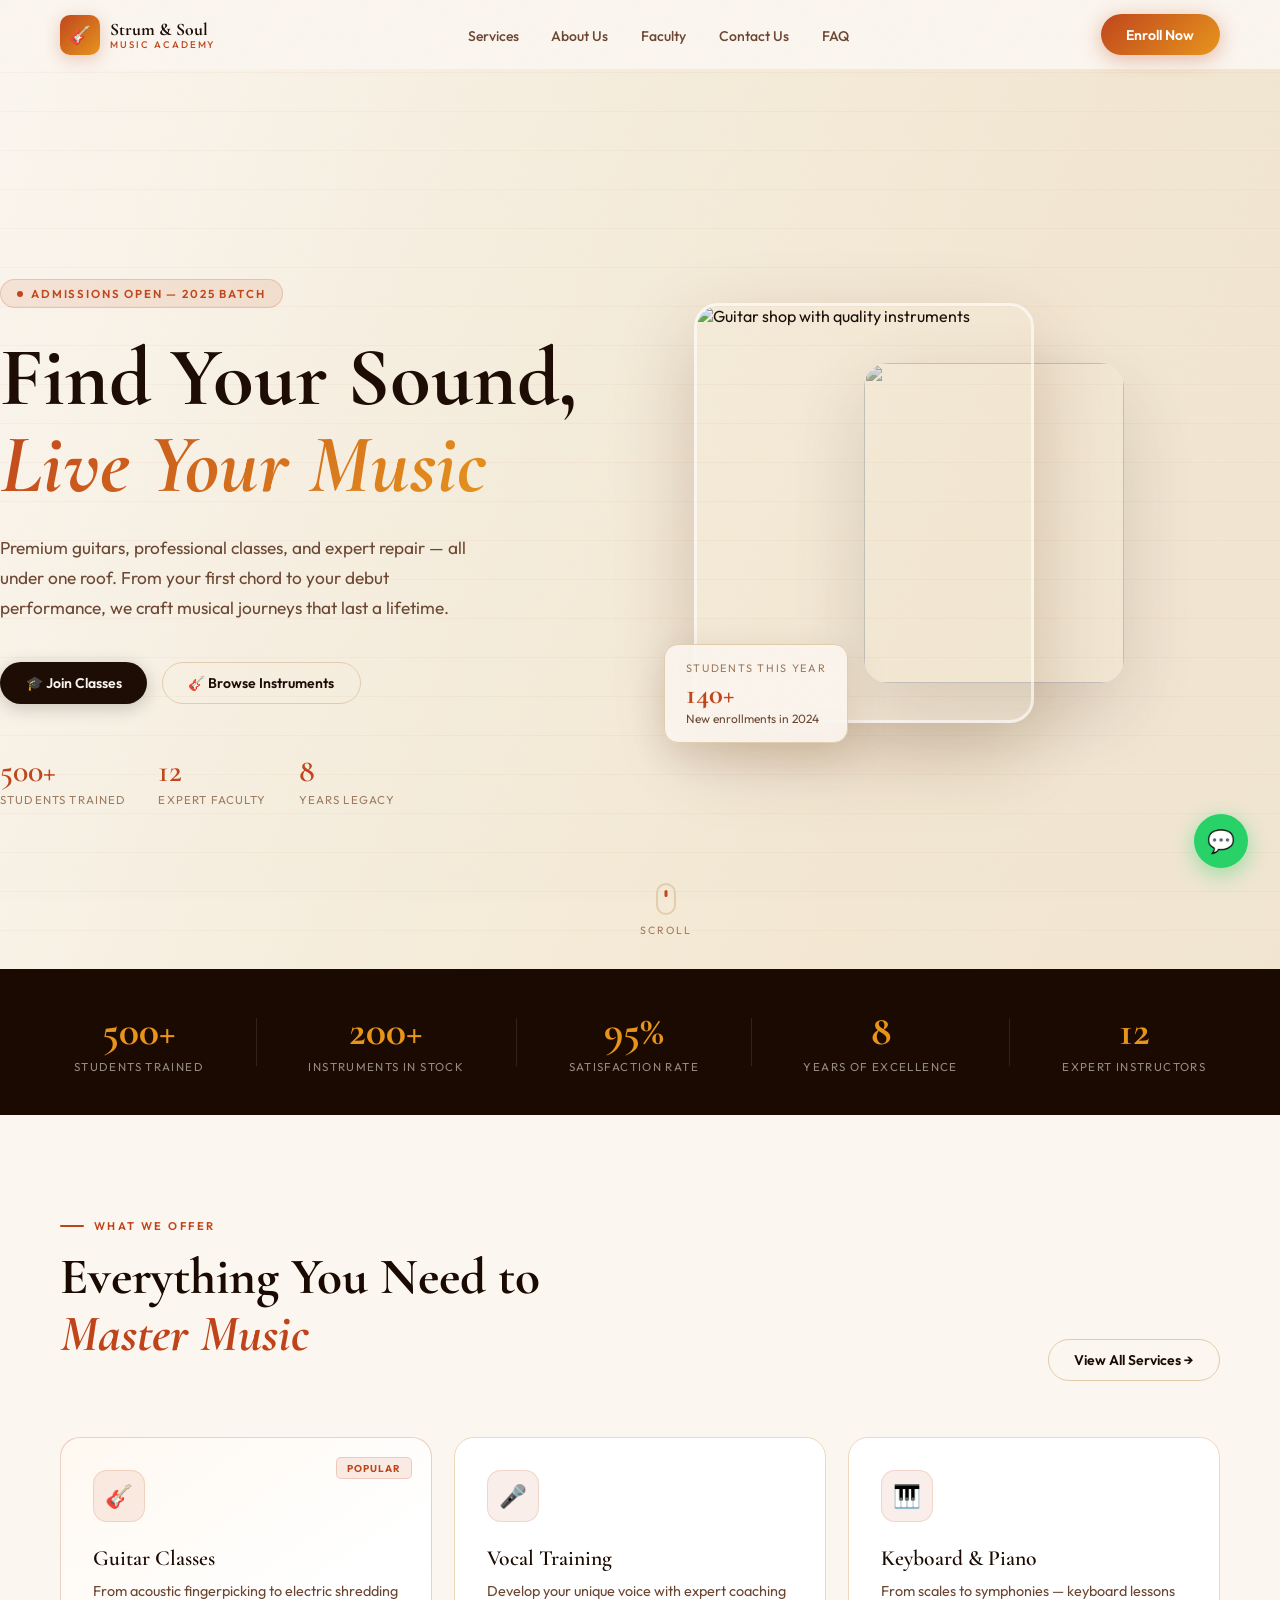
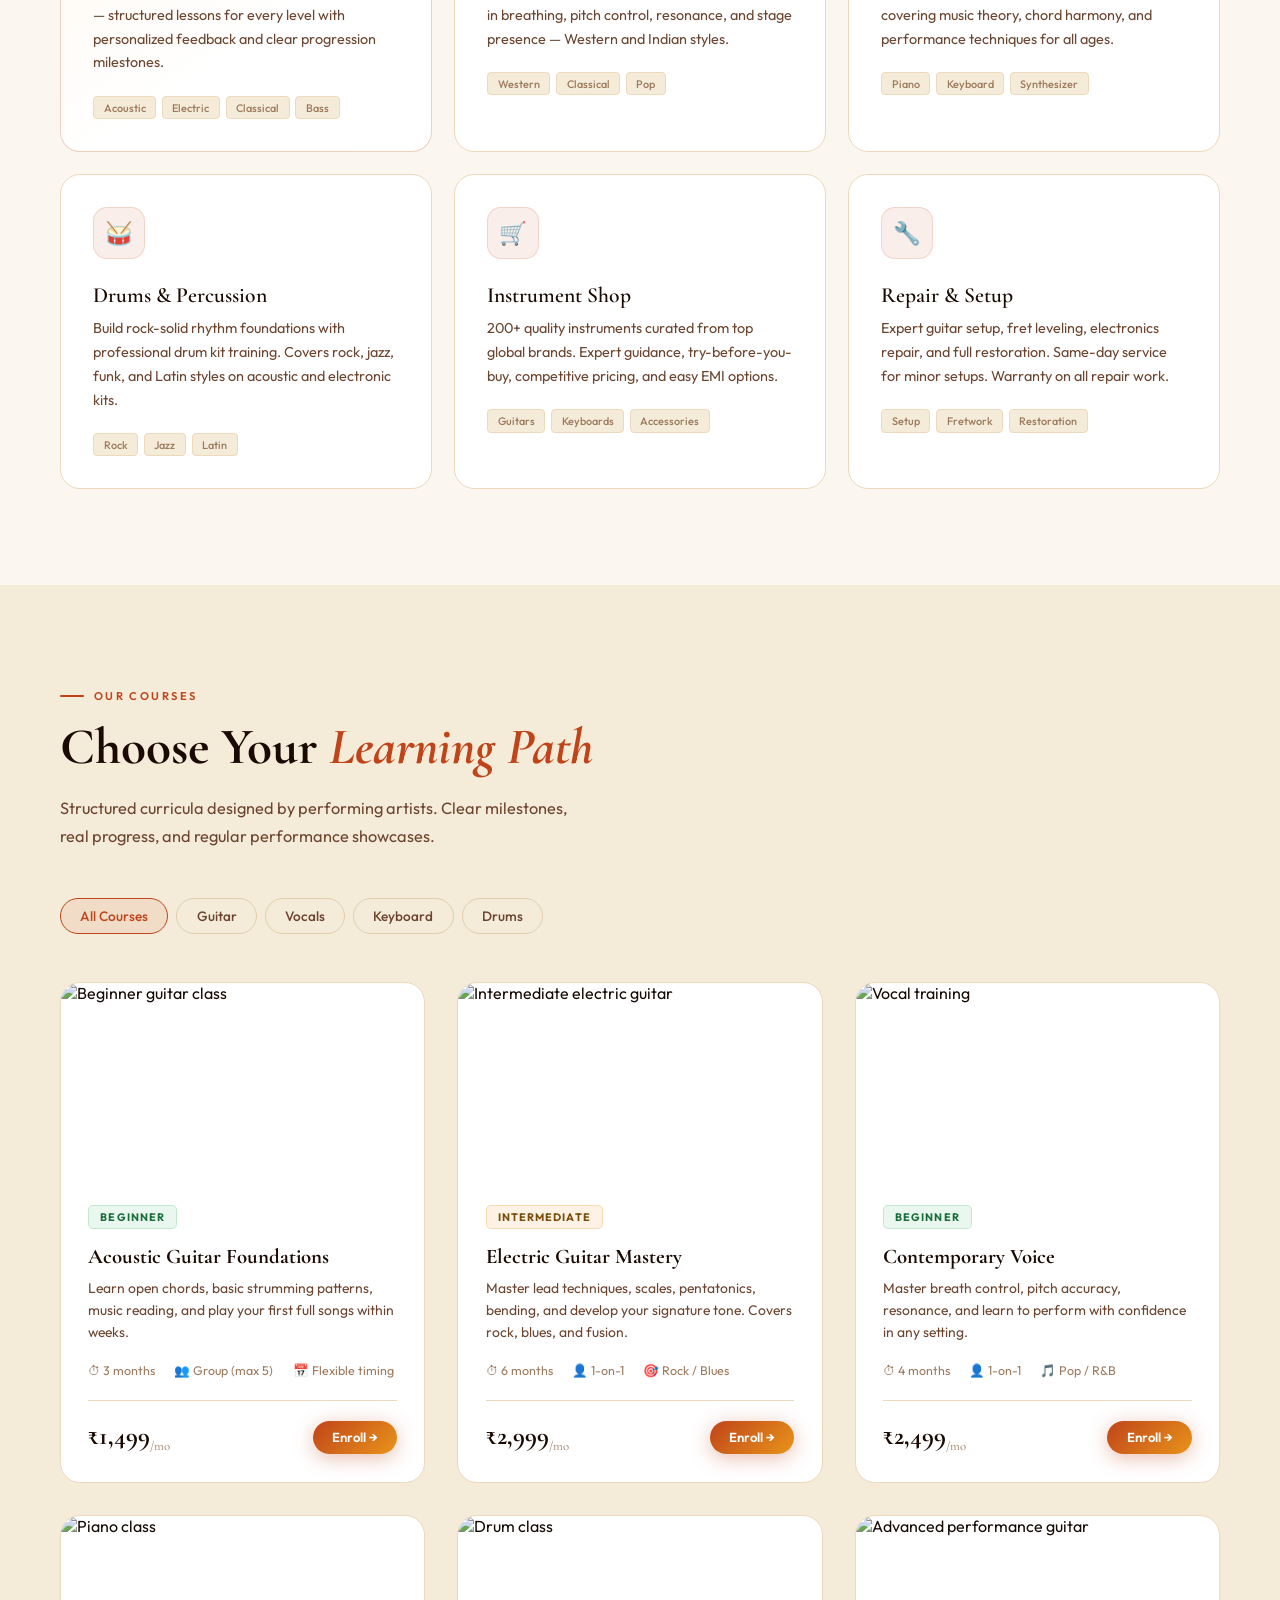
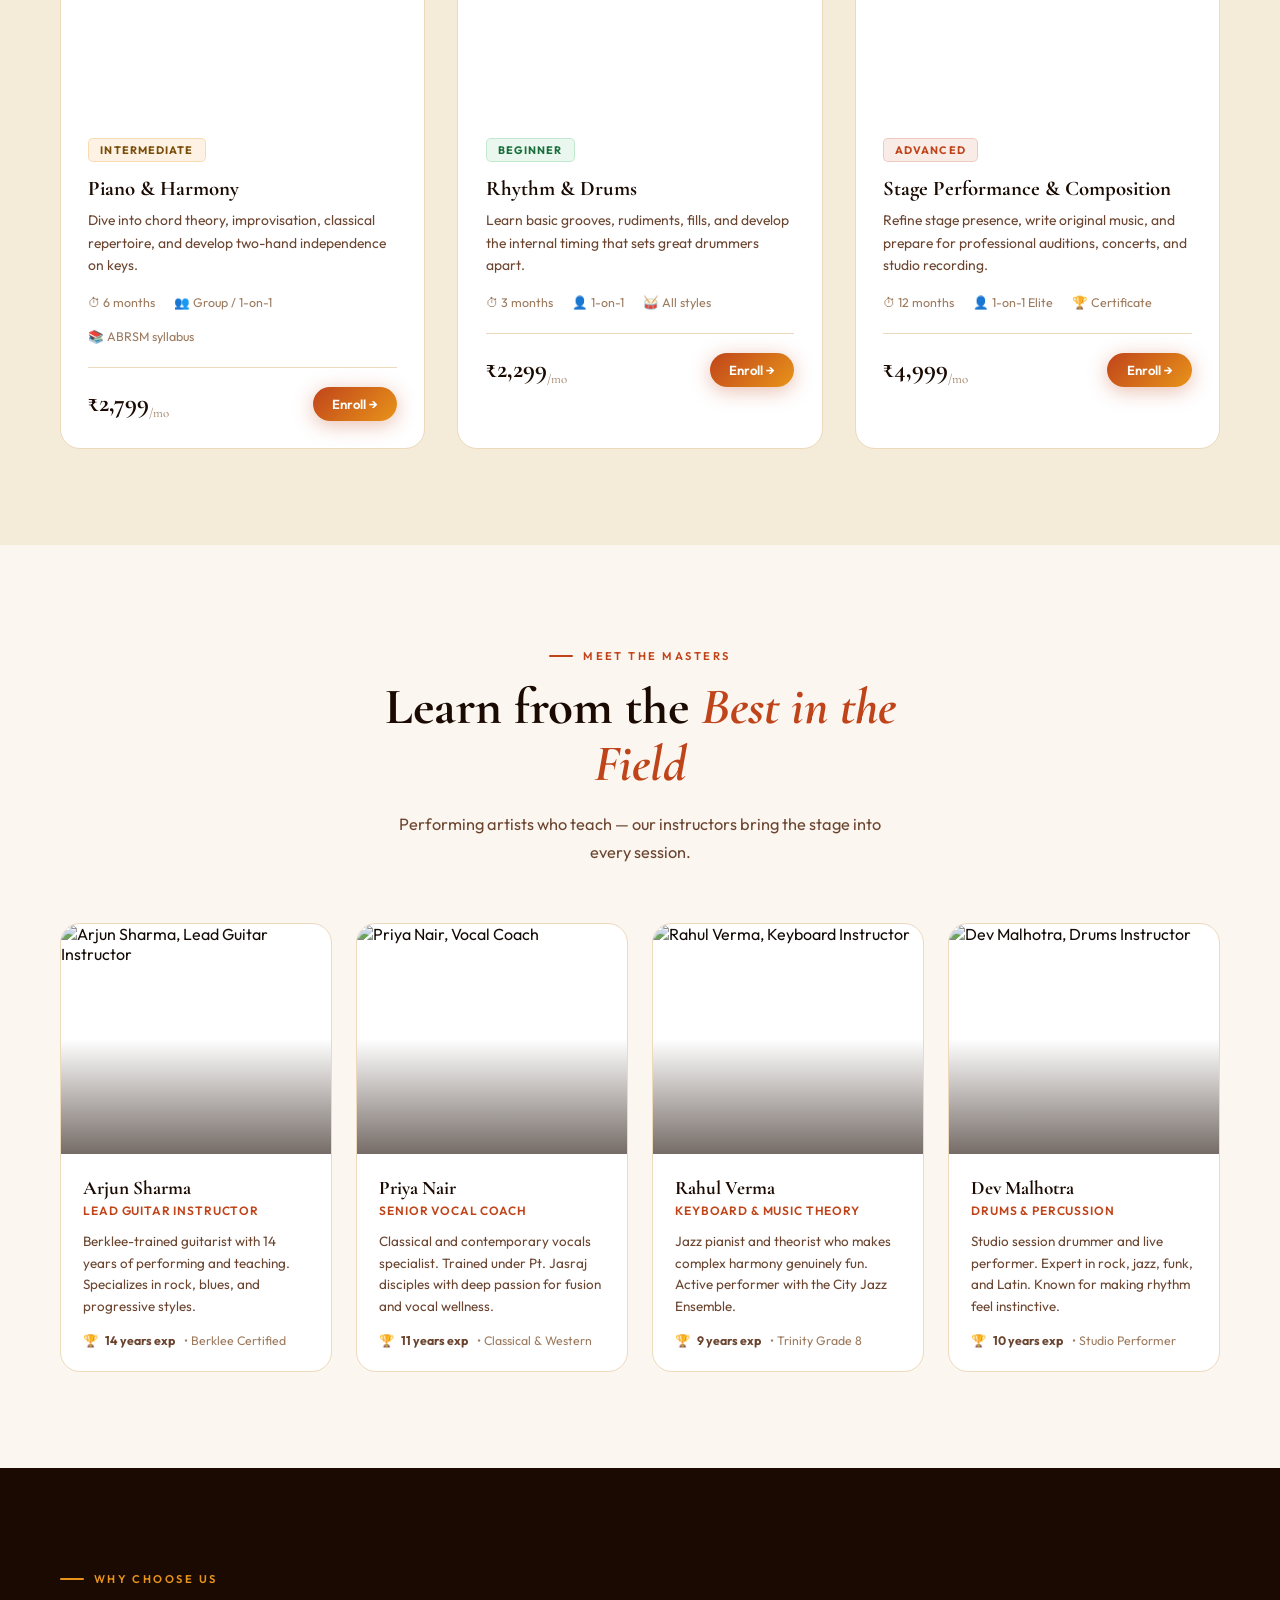
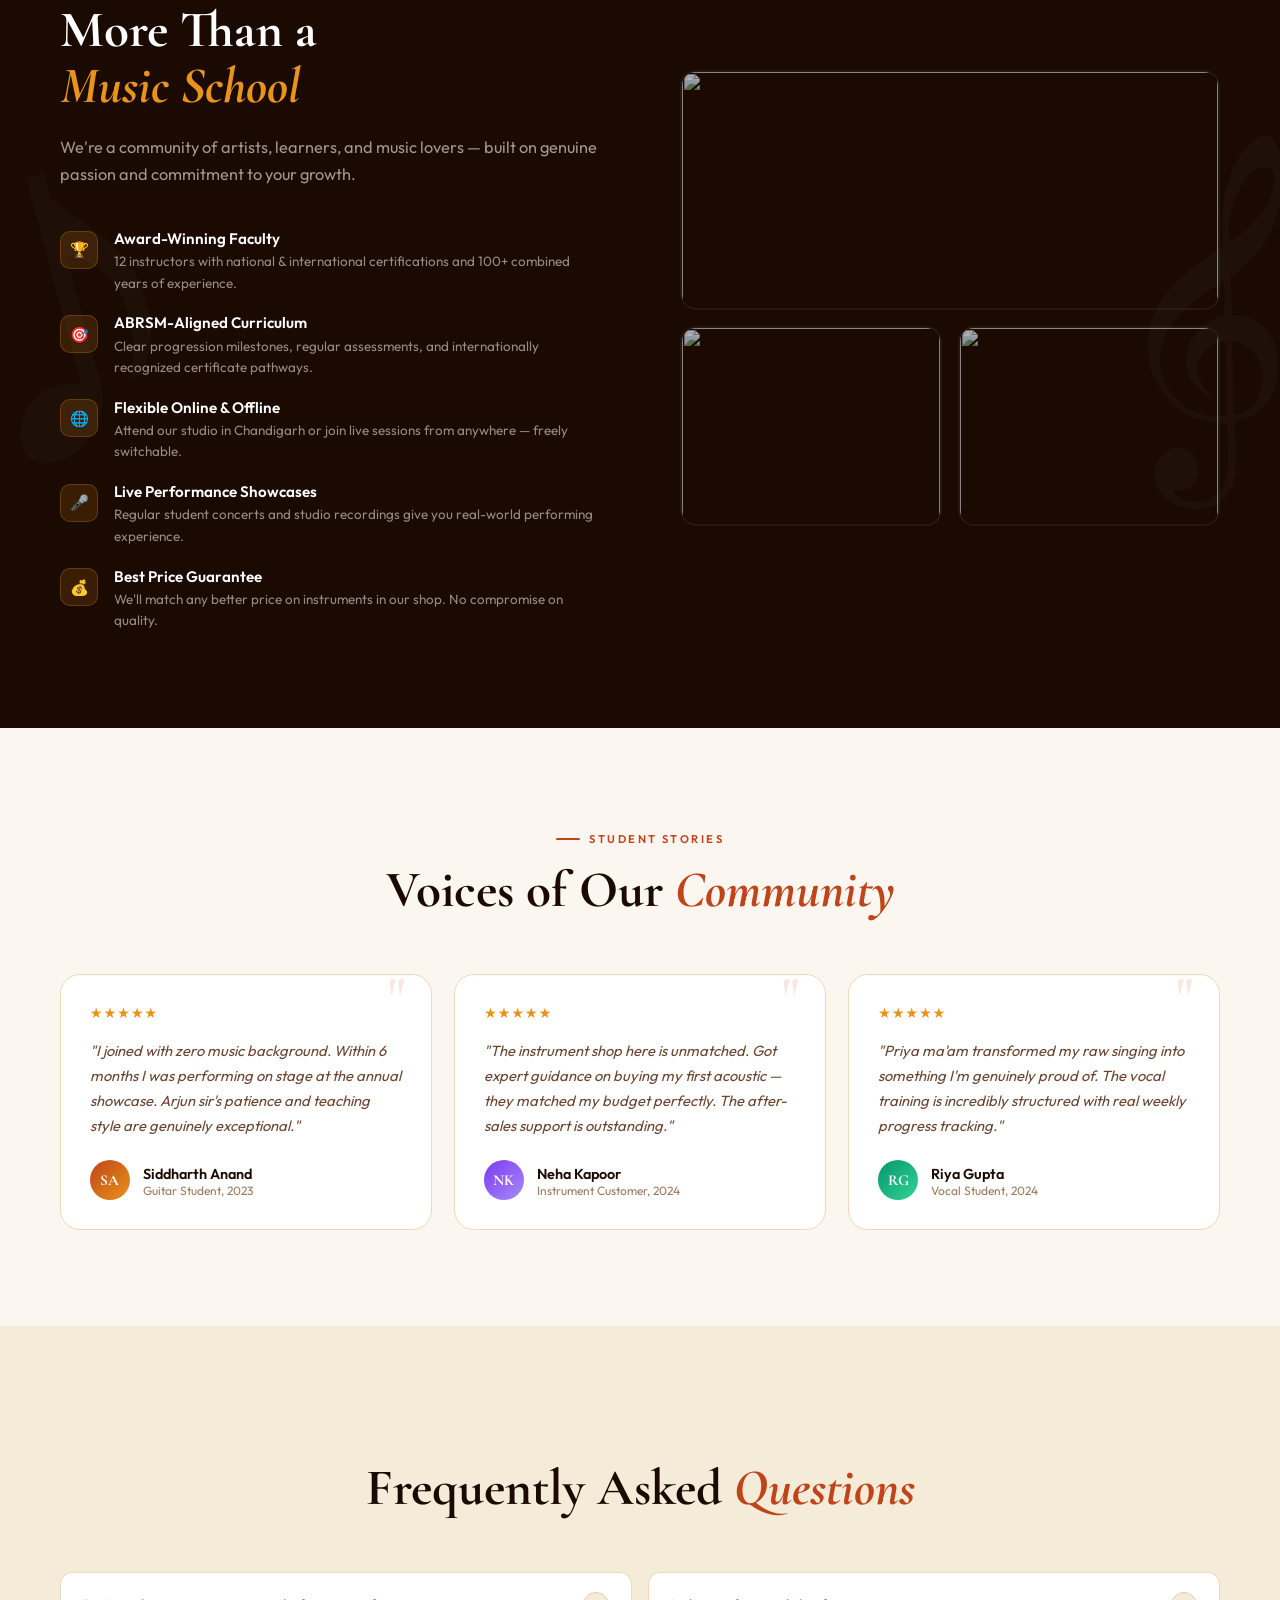
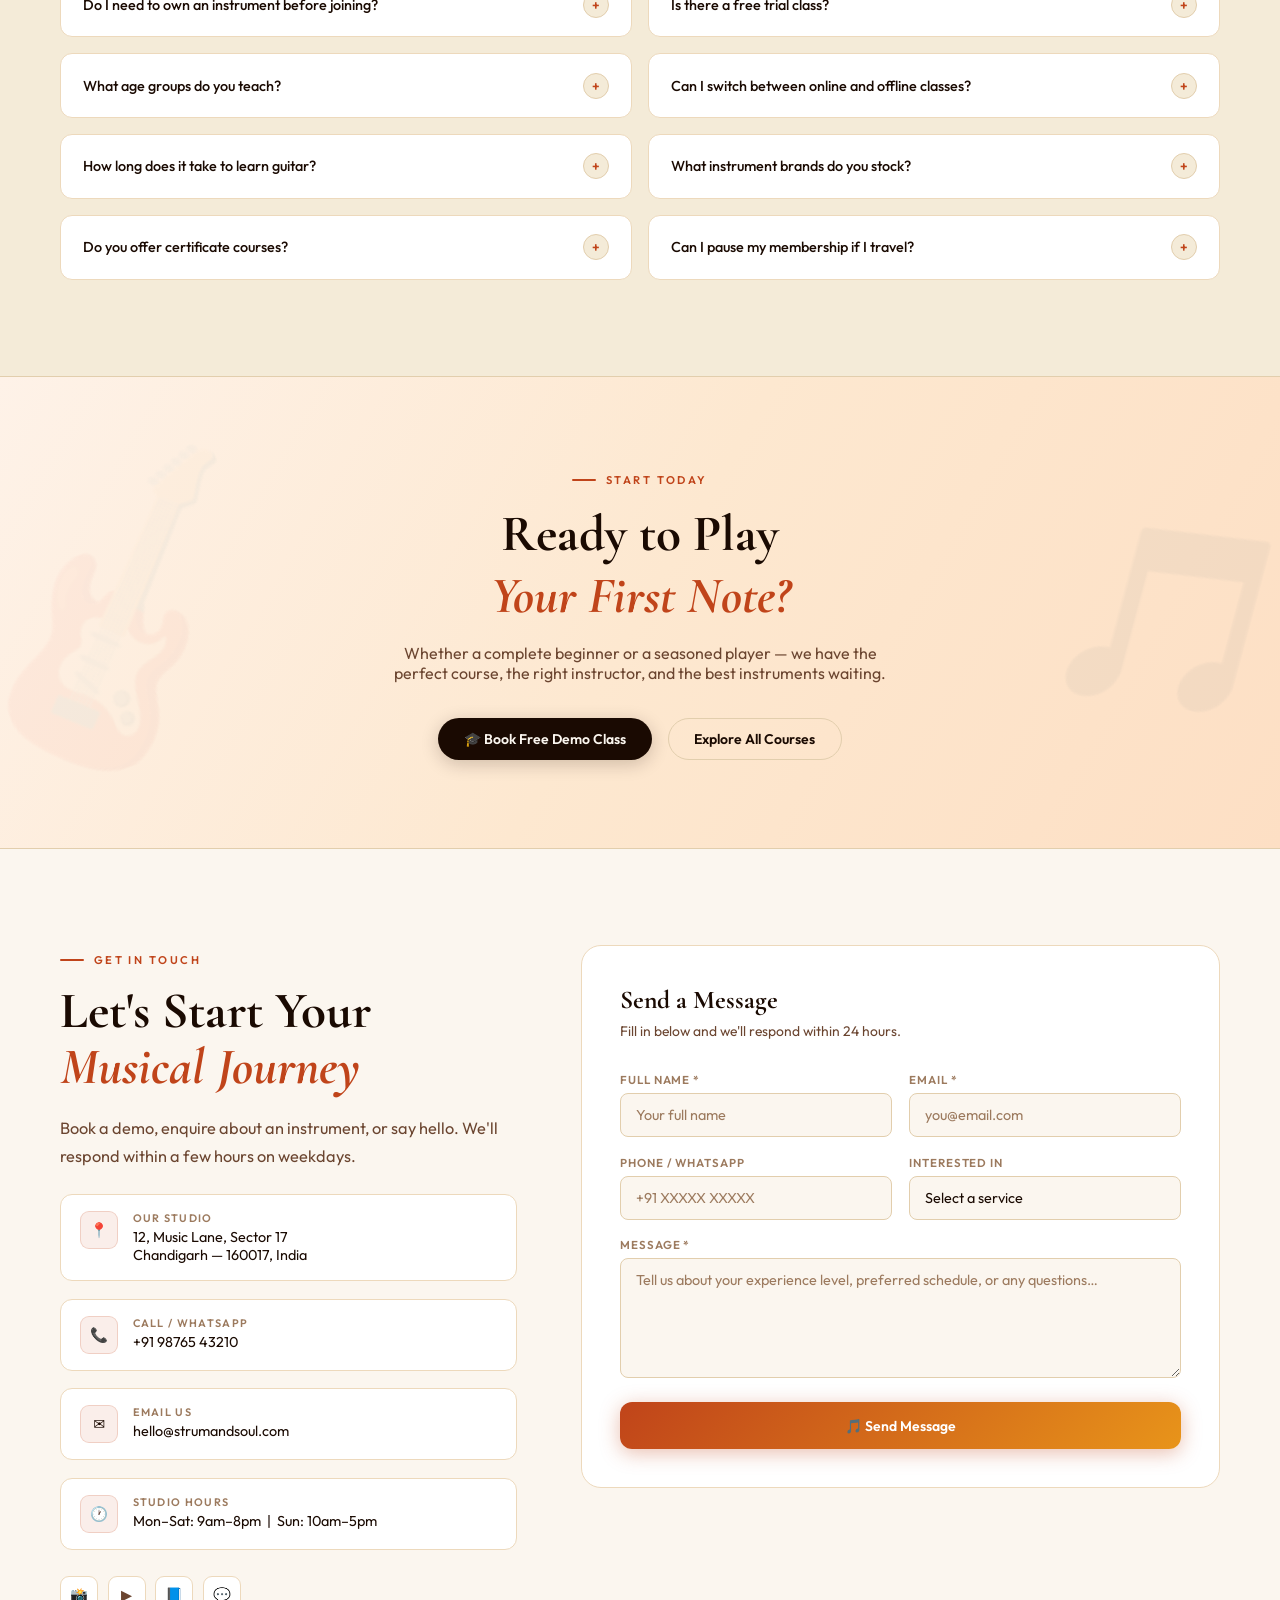
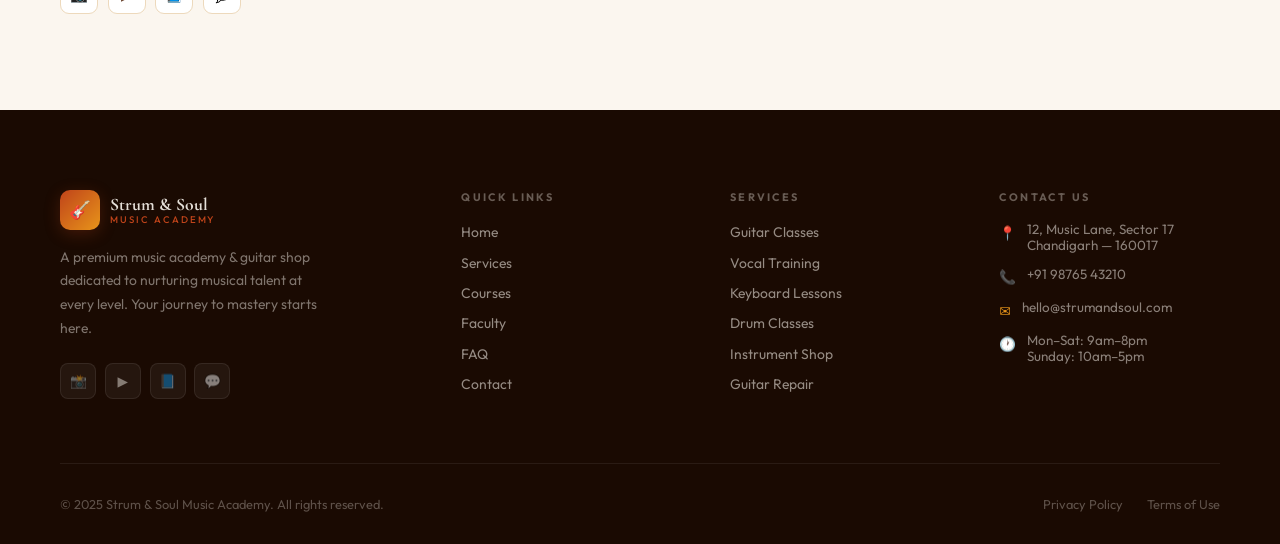
==== commit fadd6443: "header" ====
--- a/index.html
+++ b/index.html
@@ -39,9 +39,8 @@
         <li><a href="./pages/services.html" class="nav-a">Services</a></li>
         <li><a href="./pages/about.html"  class="nav-a">About Us</a></li>
         <li><a href="./pages/faculty.html"  class="nav-a">Faculty</a></li>
-        <li><a href="./pages/shop.html"     class="nav-a">Shop</a></li>
+        <li><a href="./pages/contact.html"  class="nav-a">Contact Us</a></li>
         <li><a href="./pages/faq.html"      class="nav-a">FAQ</a></li>
-        <li><a href="./pages/contact.html"  class="nav-a">Contact</a></li>
       </ul>
       <a href="./pages/contact.html" class="btn btn-accent nav-cta-btn">Enroll Now</a>
       <button class="nav-toggle" id="navToggle" aria-label="Open menu" aria-expanded="false">
@@ -55,9 +54,8 @@
   <a href="/index.html#services" class="nav-a">Services</a>
   <a href="/pages/about.html"  class="nav-a">About Us</a>
   <a href="/pages/faculty.html"  class="nav-a">Faculty</a>
-  <a href="/pages/shop.html"     class="nav-a">Shop</a>
+  <a href="/pages/contact.html"  class="nav-a">Contact Us</a>
   <a href="/pages/faq.html"      class="nav-a">FAQ</a>
-  <a href="/pages/contact.html"  class="nav-a">Contact</a>
   <a href="/pages/contact.html"  class="btn btn-accent" style="margin-top:1.2rem">Enroll Now</a>
 </div>
 <!-- ══════════════════════════ END HEADER ══════════════════ -->
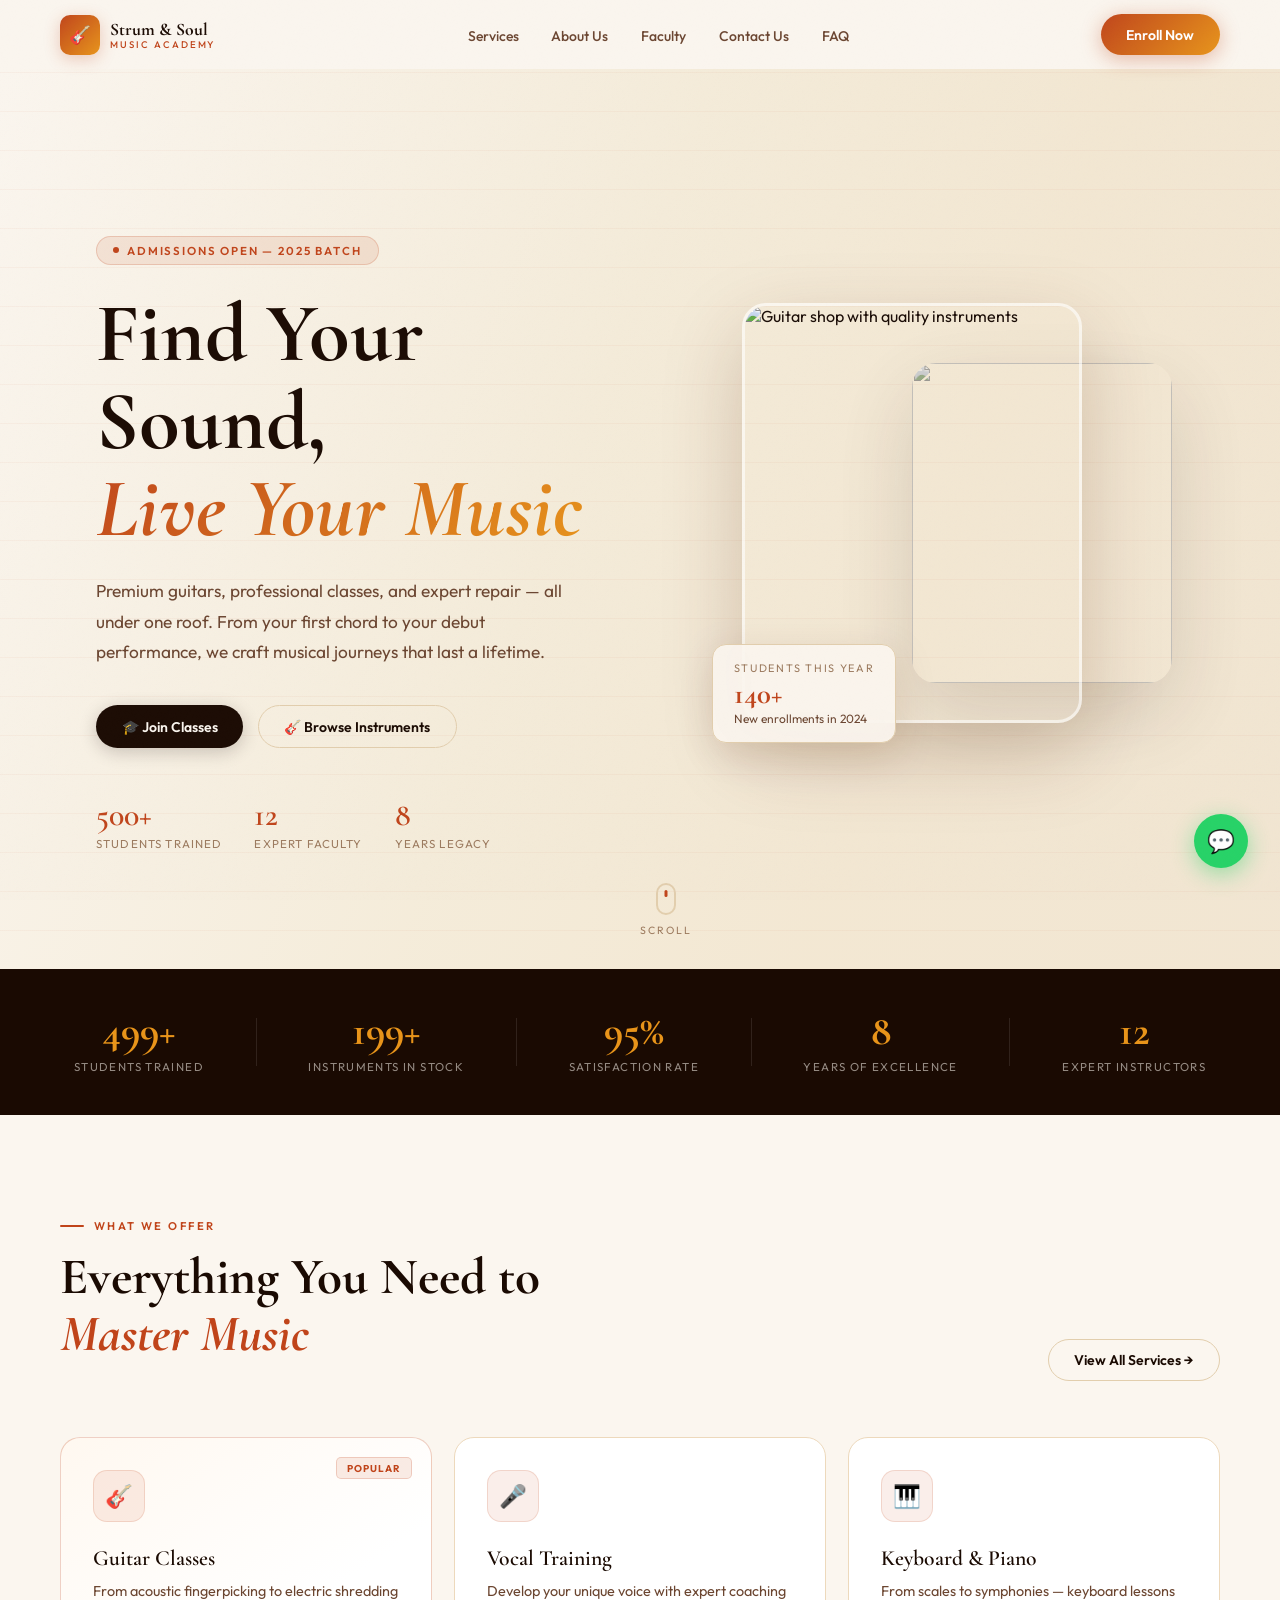
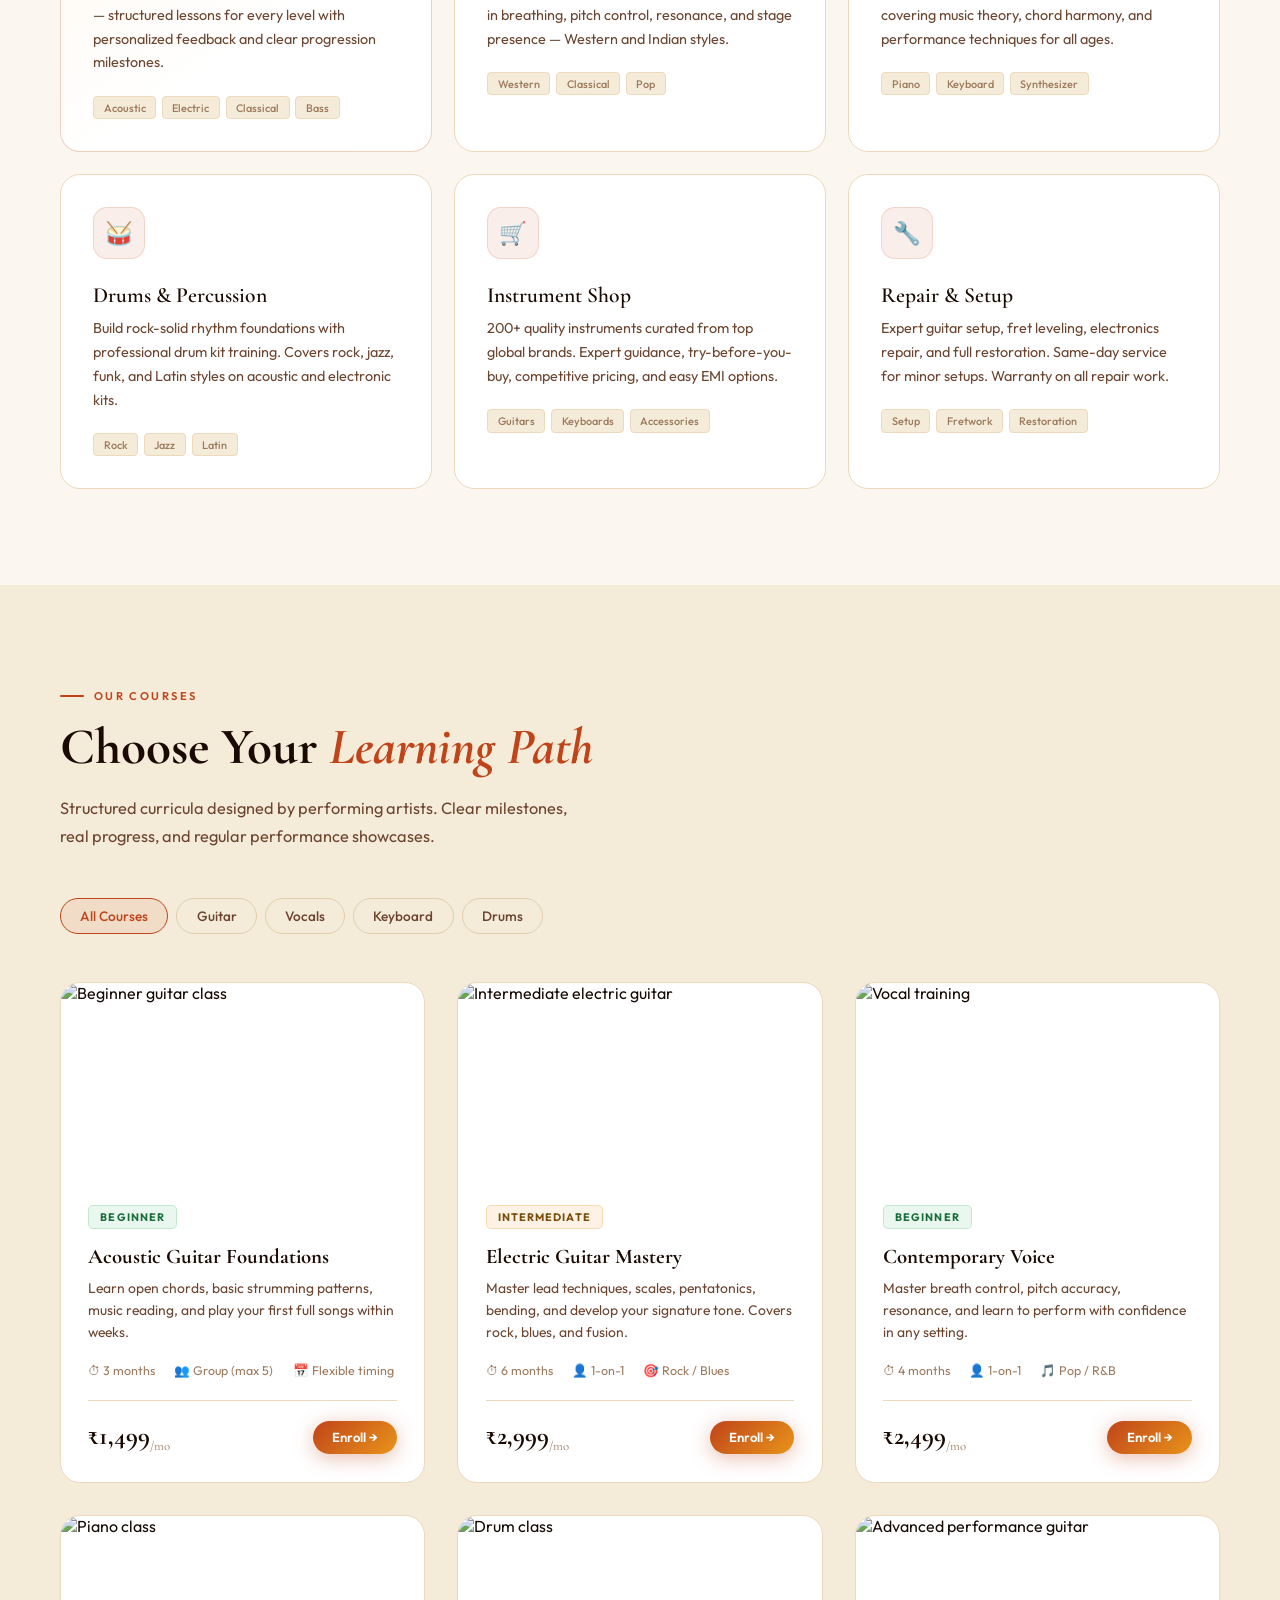
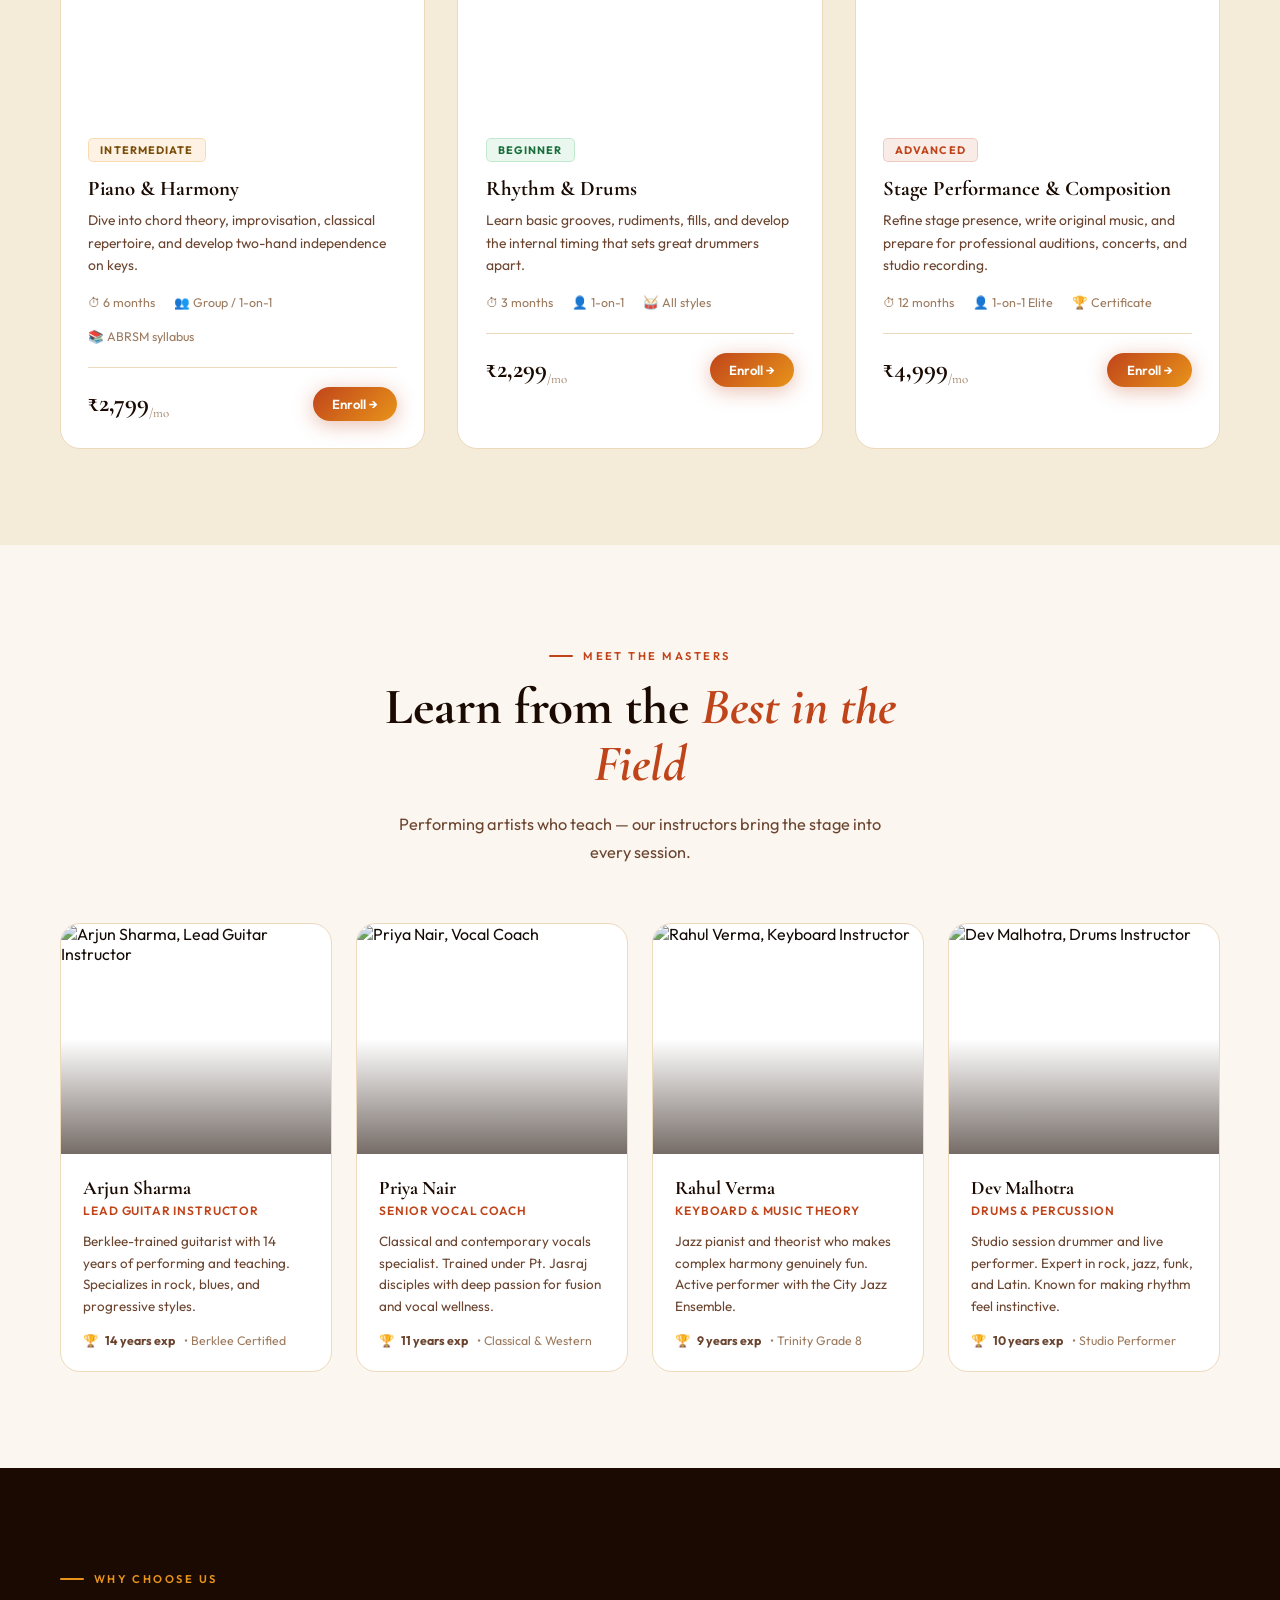
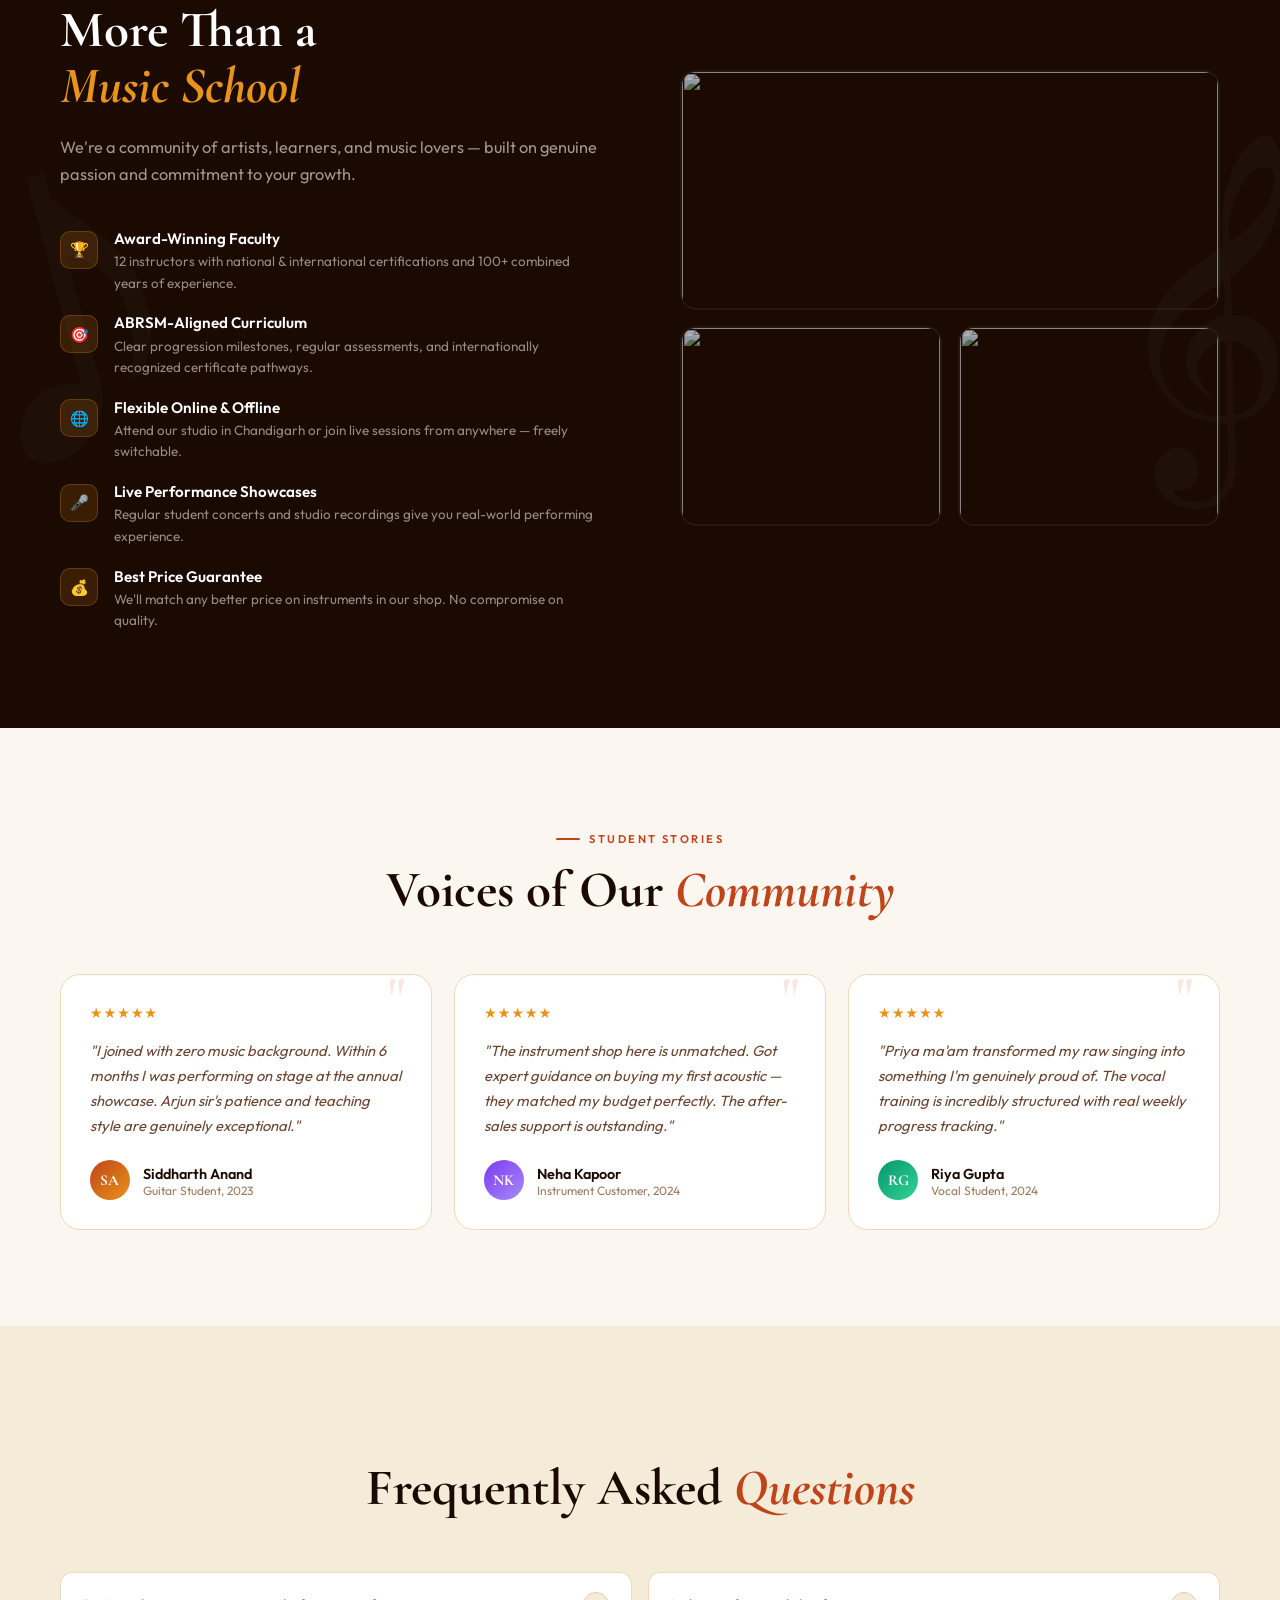
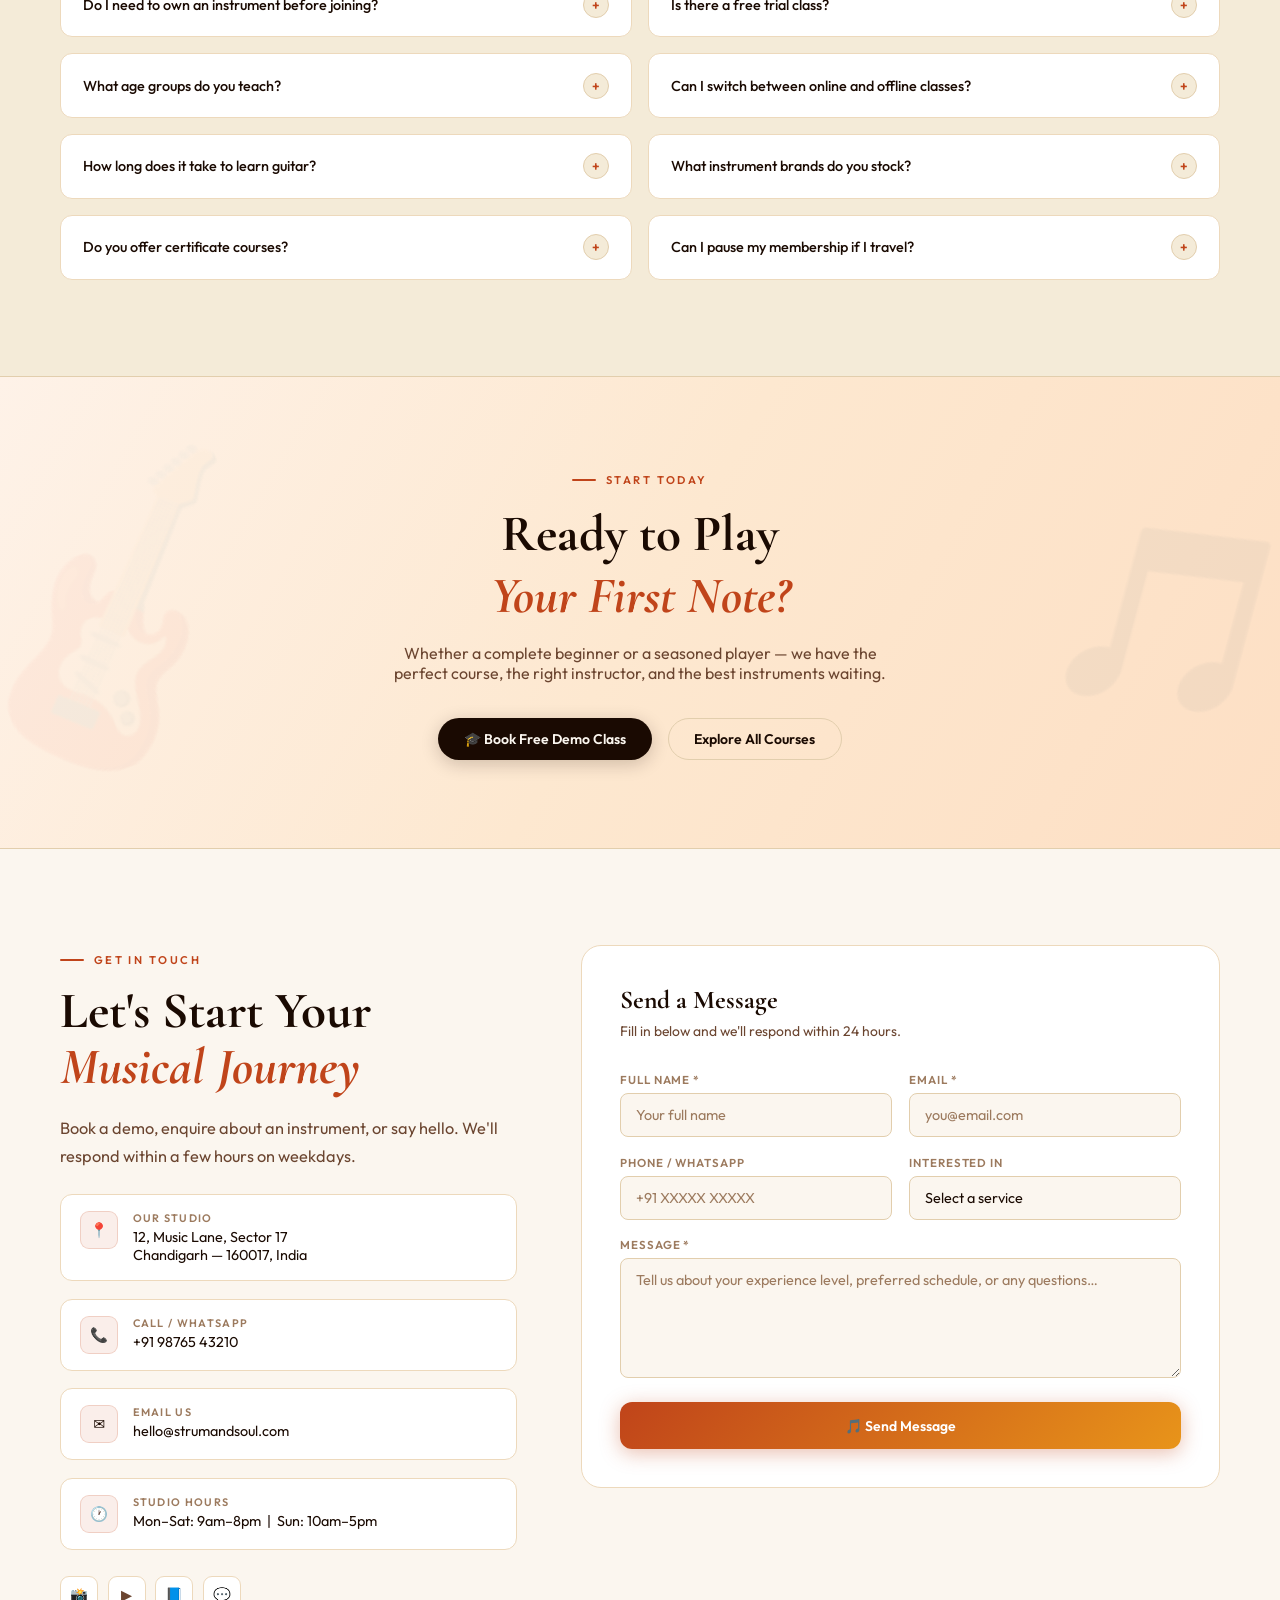
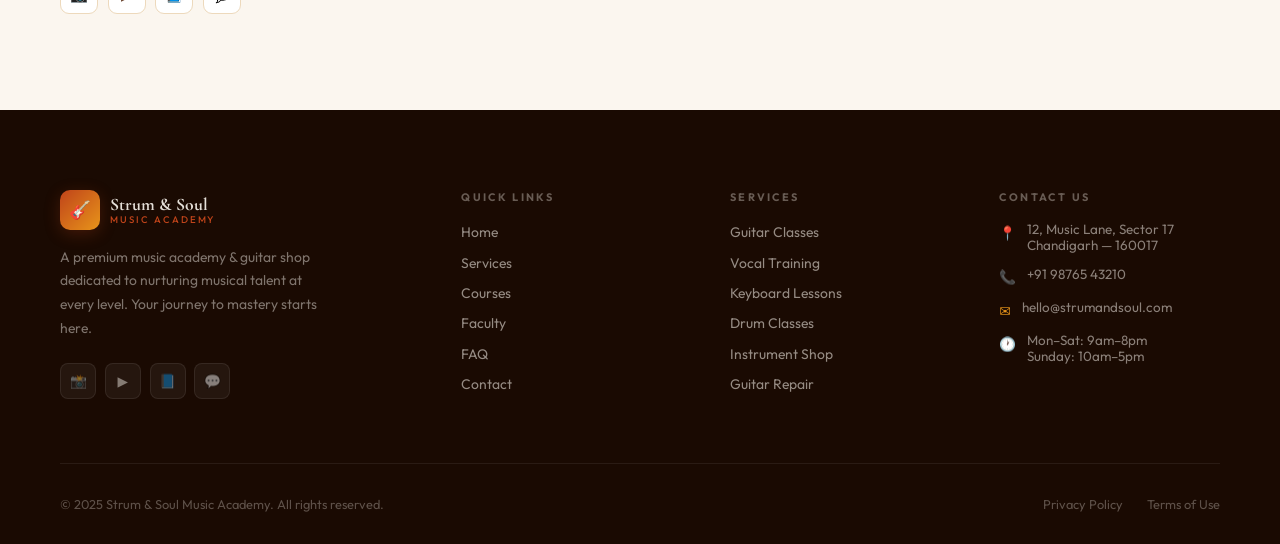
==== commit 0a612c93: "hostinger" ====
--- a/index.html
+++ b/index.html
@@ -28,7 +28,7 @@
 <nav class="nav" id="nav" role="navigation" aria-label="Main navigation">
   <div class="wrap">
     <div class="nav-inner">
-      <a href="/index.html" class="logo" aria-label="Strum & Soul — Home">
+      <a href="/" class="logo" aria-label="Strum & Soul — Home">
         <div class="logo-mark">🎸</div>
         <div class="logo-text">
           <span class="logo-name">Strum &amp; Soul</span>
@@ -36,13 +36,13 @@
         </div>
       </a>
       <ul class="nav-links" role="list">
-        <li><a href="./pages/services.html" class="nav-a">Services</a></li>
-        <li><a href="./pages/about.html"  class="nav-a">About Us</a></li>
-        <li><a href="./pages/faculty.html"  class="nav-a">Faculty</a></li>
-        <li><a href="./pages/contact.html"  class="nav-a">Contact Us</a></li>
-        <li><a href="./pages/faq.html"      class="nav-a">FAQ</a></li>
+        <li><a href="/pages/services" class="nav-a">Services</a></li>
+        <li><a href="/pages/about"  class="nav-a">About Us</a></li>
+        <li><a href="/pages/faculty"  class="nav-a">Faculty</a></li>
+        <li><a href="/pages/contact"  class="nav-a">Contact Us</a></li>
+        <li><a href="/pages/faq"      class="nav-a">FAQ</a></li>
       </ul>
-      <a href="./pages/contact.html" class="btn btn-accent nav-cta-btn">Enroll Now</a>
+      <a href="/pages/contact" class="btn btn-accent nav-cta-btn">Enroll Now</a>
       <button class="nav-toggle" id="navToggle" aria-label="Open menu" aria-expanded="false">
         <span></span><span></span><span></span>
       </button>
@@ -51,12 +51,12 @@
 </nav>
 <div class="nav-mob" id="navMob" role="dialog" aria-modal="true" aria-label="Mobile navigation">
   <button class="nav-mob-close" id="navClose" aria-label="Close menu">✕</button>
-  <a href="/index.html#services" class="nav-a">Services</a>
-  <a href="/pages/about.html"  class="nav-a">About Us</a>
-  <a href="/pages/faculty.html"  class="nav-a">Faculty</a>
-  <a href="/pages/contact.html"  class="nav-a">Contact Us</a>
-  <a href="/pages/faq.html"      class="nav-a">FAQ</a>
-  <a href="/pages/contact.html"  class="btn btn-accent" style="margin-top:1.2rem">Enroll Now</a>
+  <a href="/#services" class="nav-a">Services</a>
+  <a href="/pages/about"  class="nav-a">About Us</a>
+  <a href="/pages/faculty"  class="nav-a">Faculty</a>
+  <a href="/pages/contact"  class="nav-a">Contact Us</a>
+  <a href="/pages/faq"      class="nav-a">FAQ</a>
+  <a href="/pages/contact"  class="btn btn-accent" style="margin-top:1.2rem">Enroll Now</a>
 </div>
 <!-- ══════════════════════════ END HEADER ══════════════════ -->
 
--- a/css/pages/index.css
+++ b/css/pages/index.css
@@ -37,11 +37,11 @@
   position: relative; z-index: 2;
   display: grid; grid-template-columns: 1fr 1fr;
   align-items: center; gap: 3rem;
-  padding: 8rem 0 5rem;
+  padding: 8rem 0 5rem 6rem;
   width: 100%;
 }
 @media (max-width: 860px) {
-  .hero-inner { grid-template-columns: 1fr; padding: 7rem 0 4rem; }
+  .hero-inner { grid-template-columns: 1fr; padding: 7rem 0 4rem 2rem; }
   .hero-right  { display: none; }
 }
 
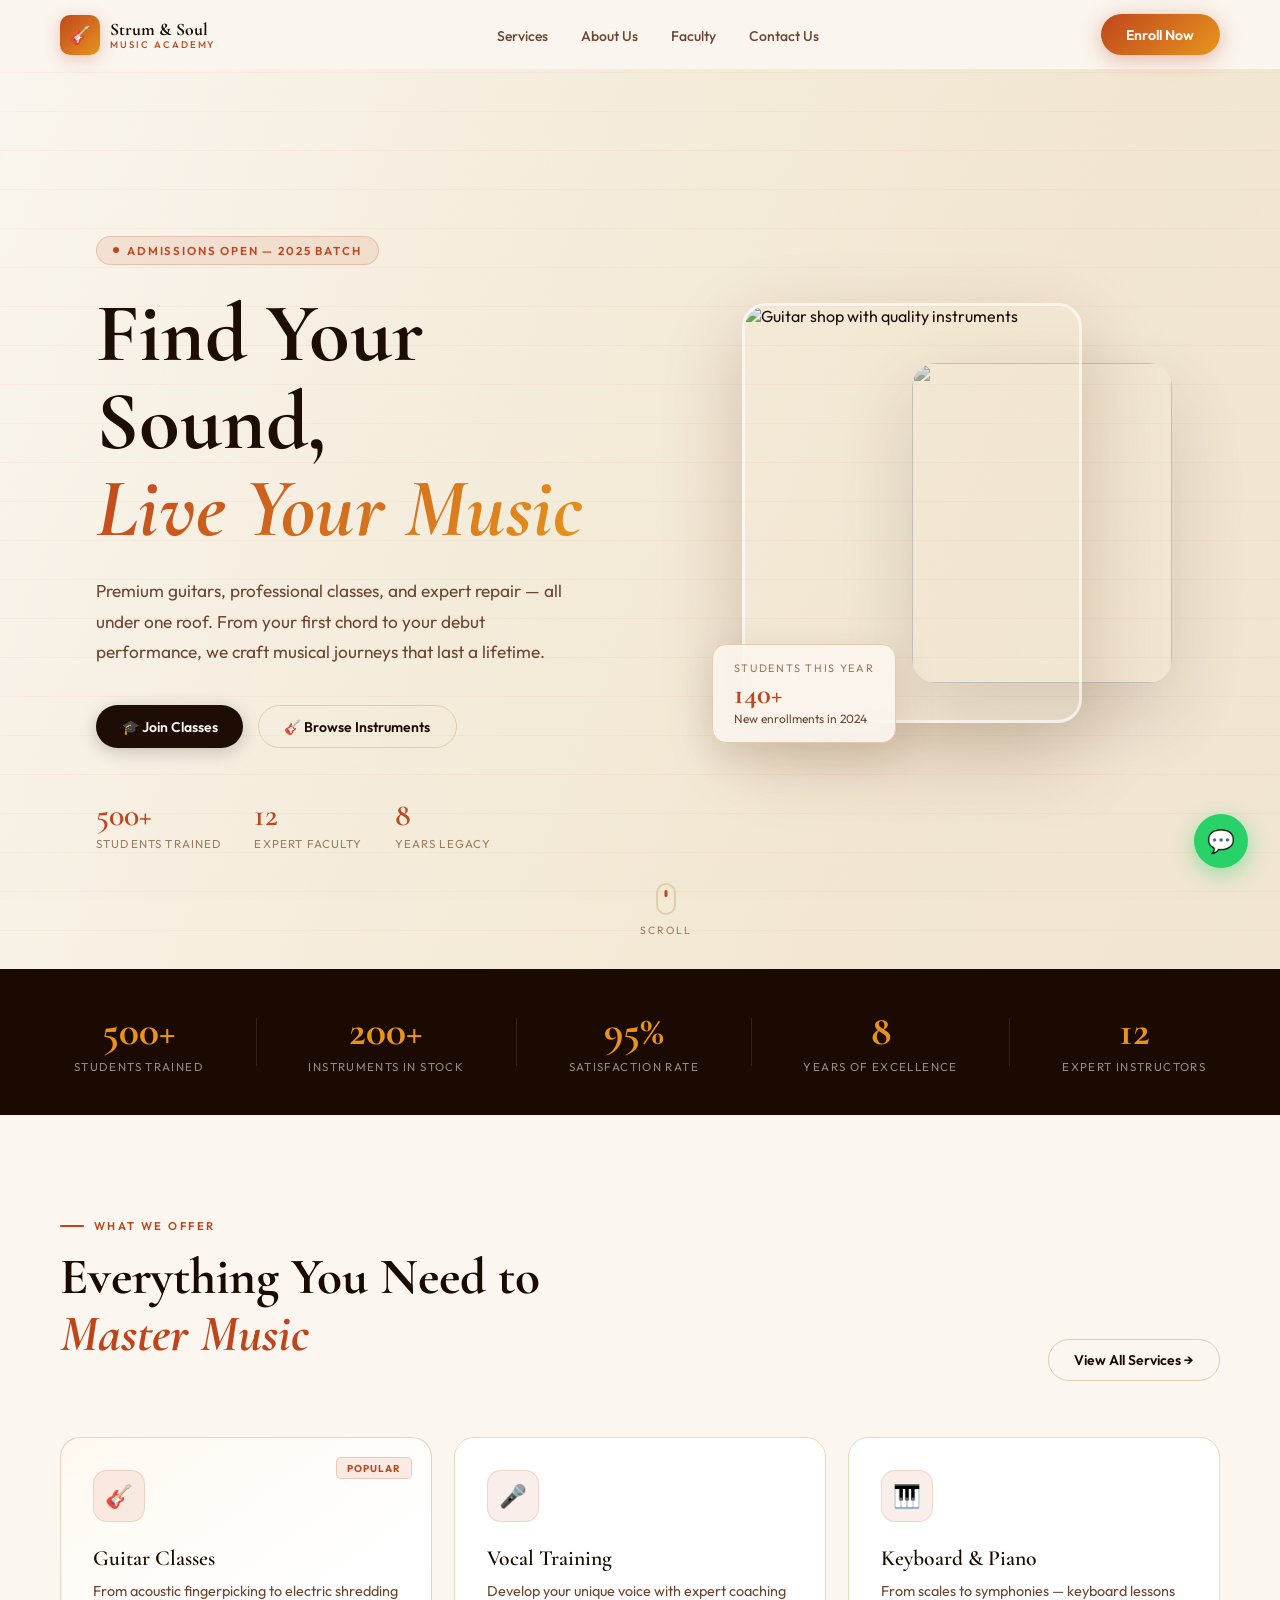
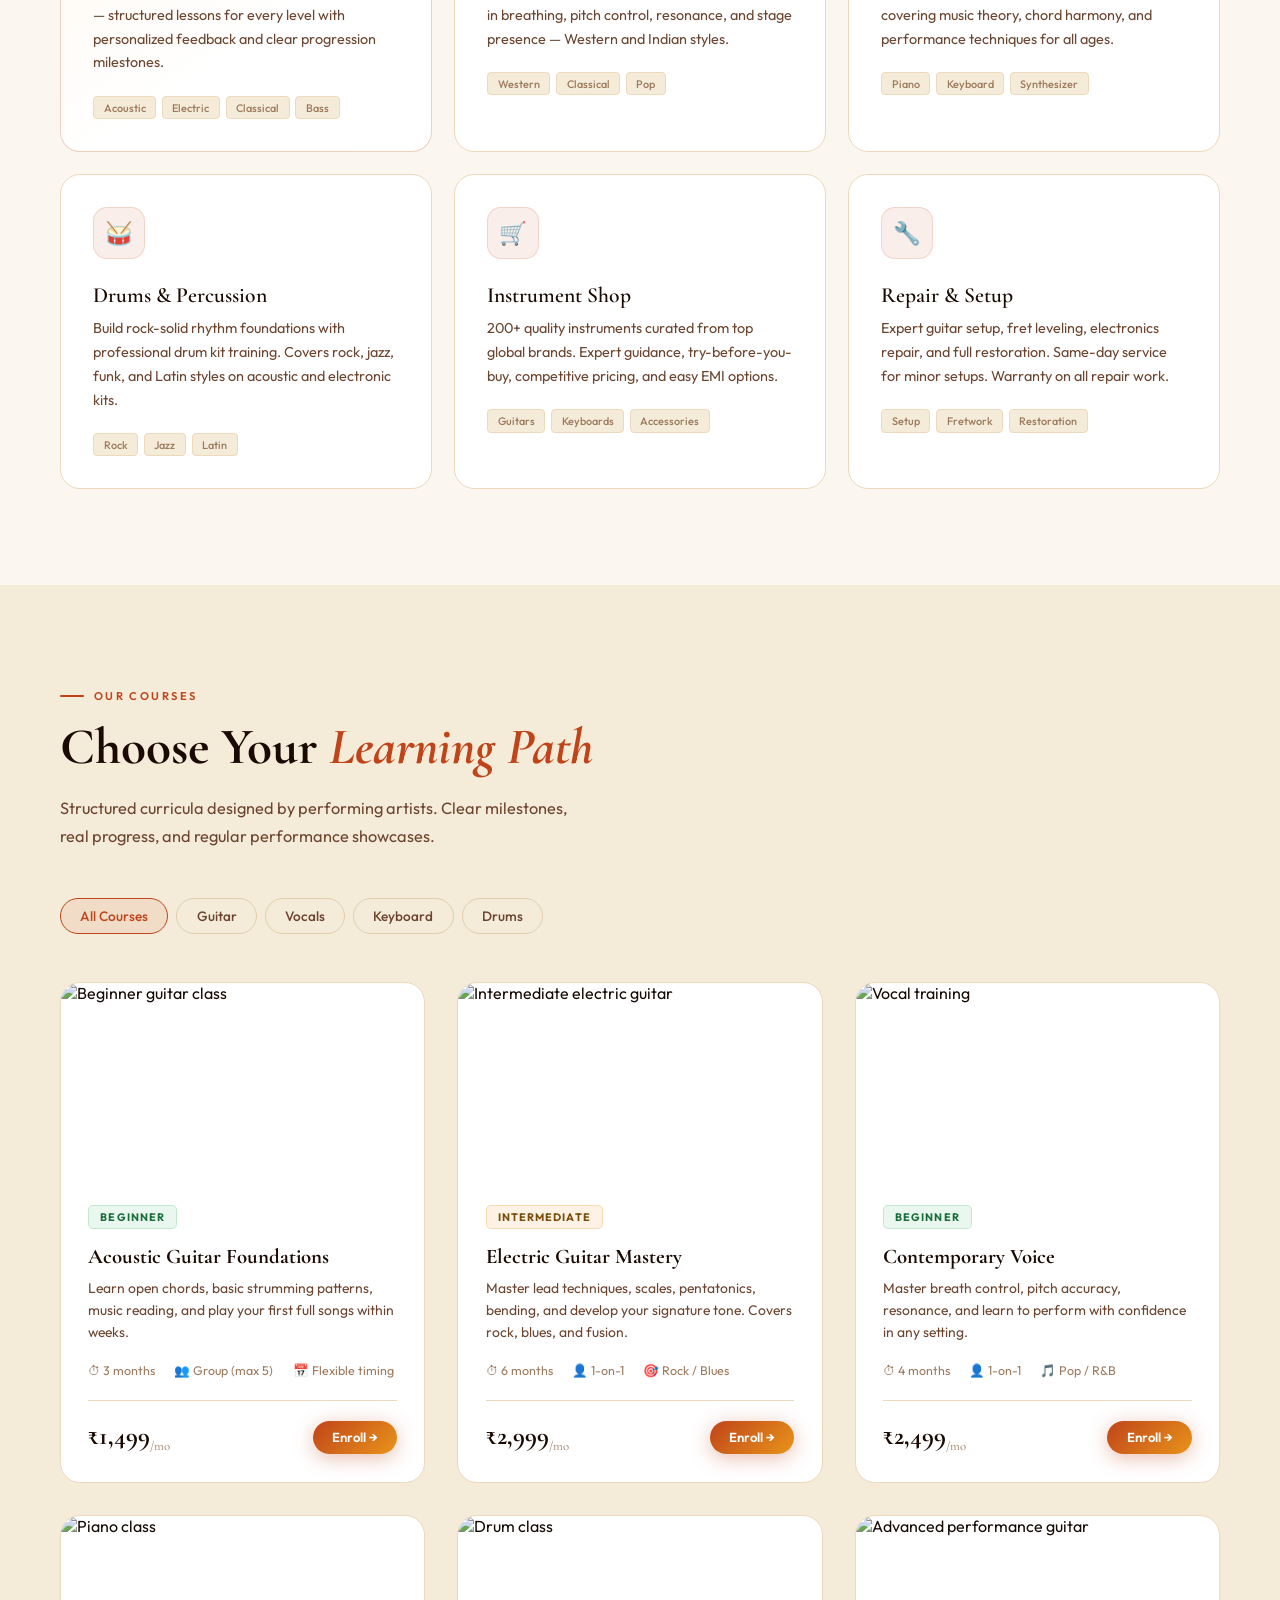
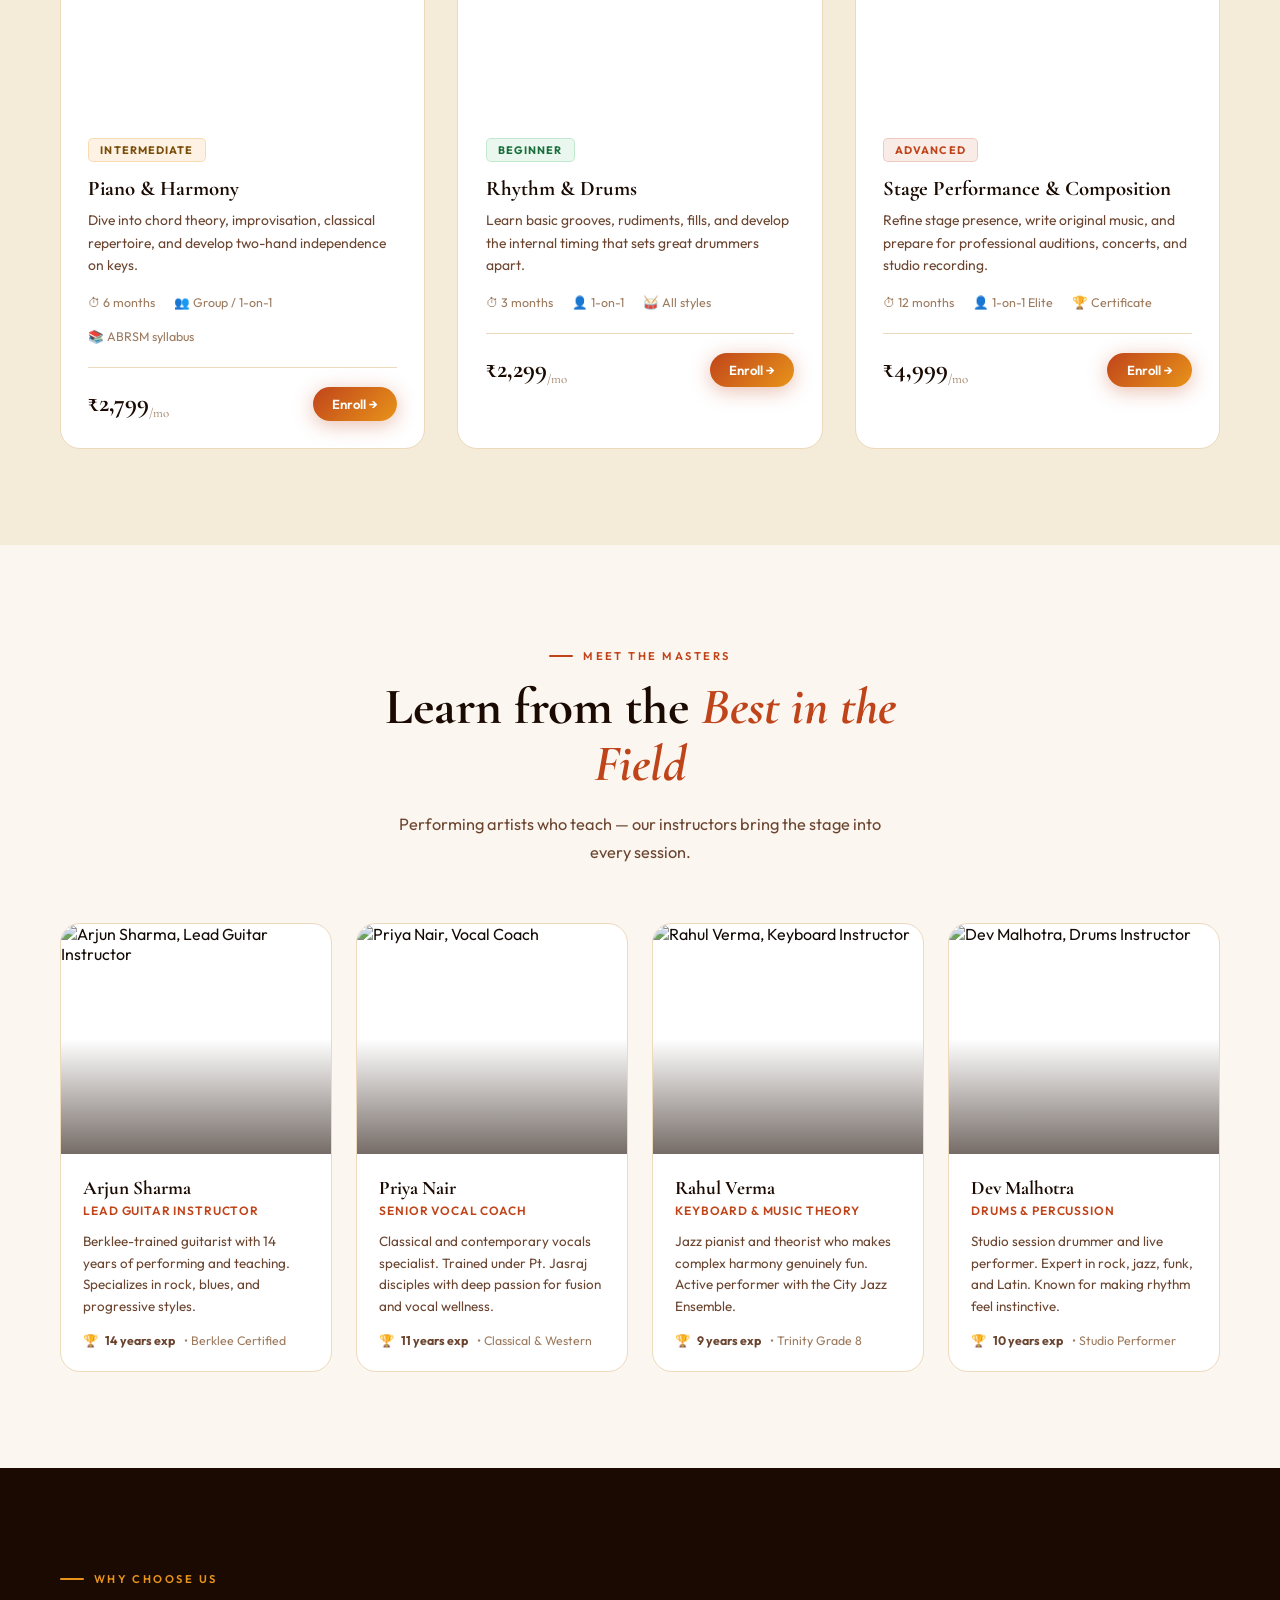
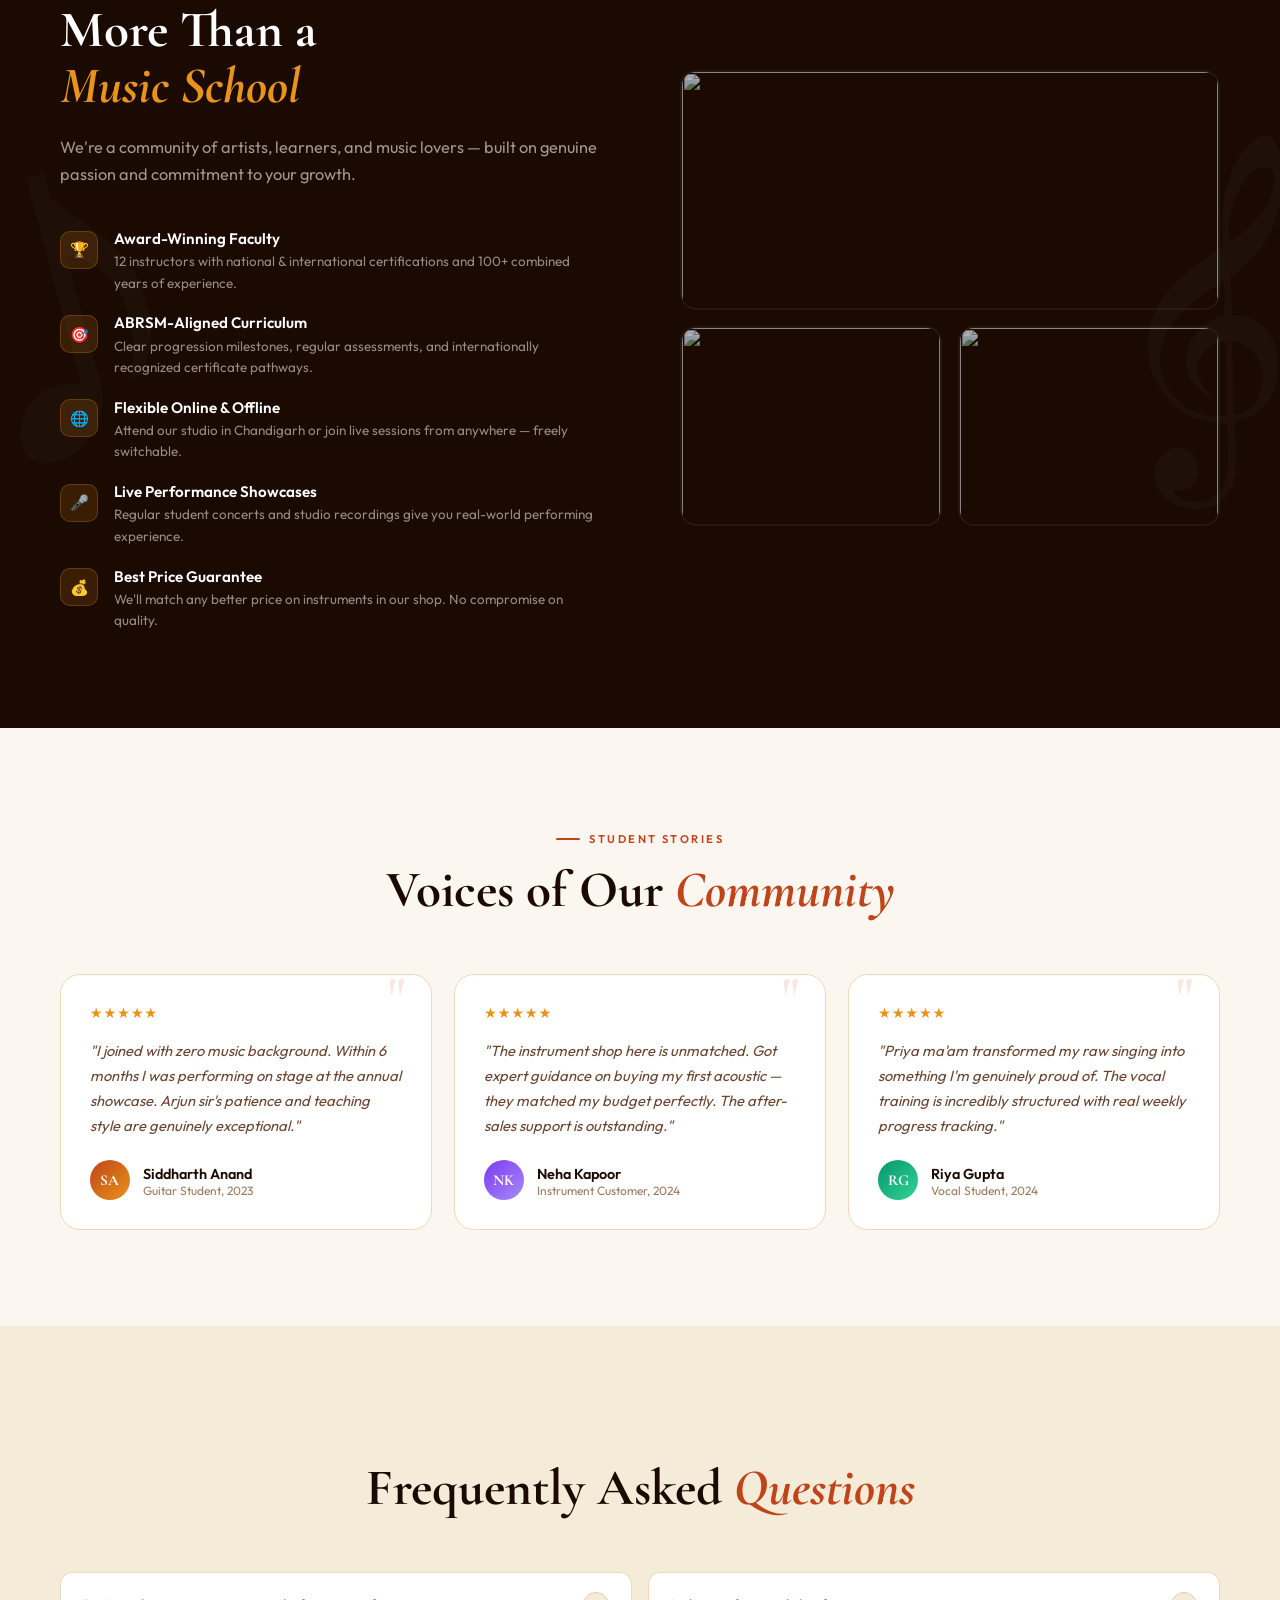
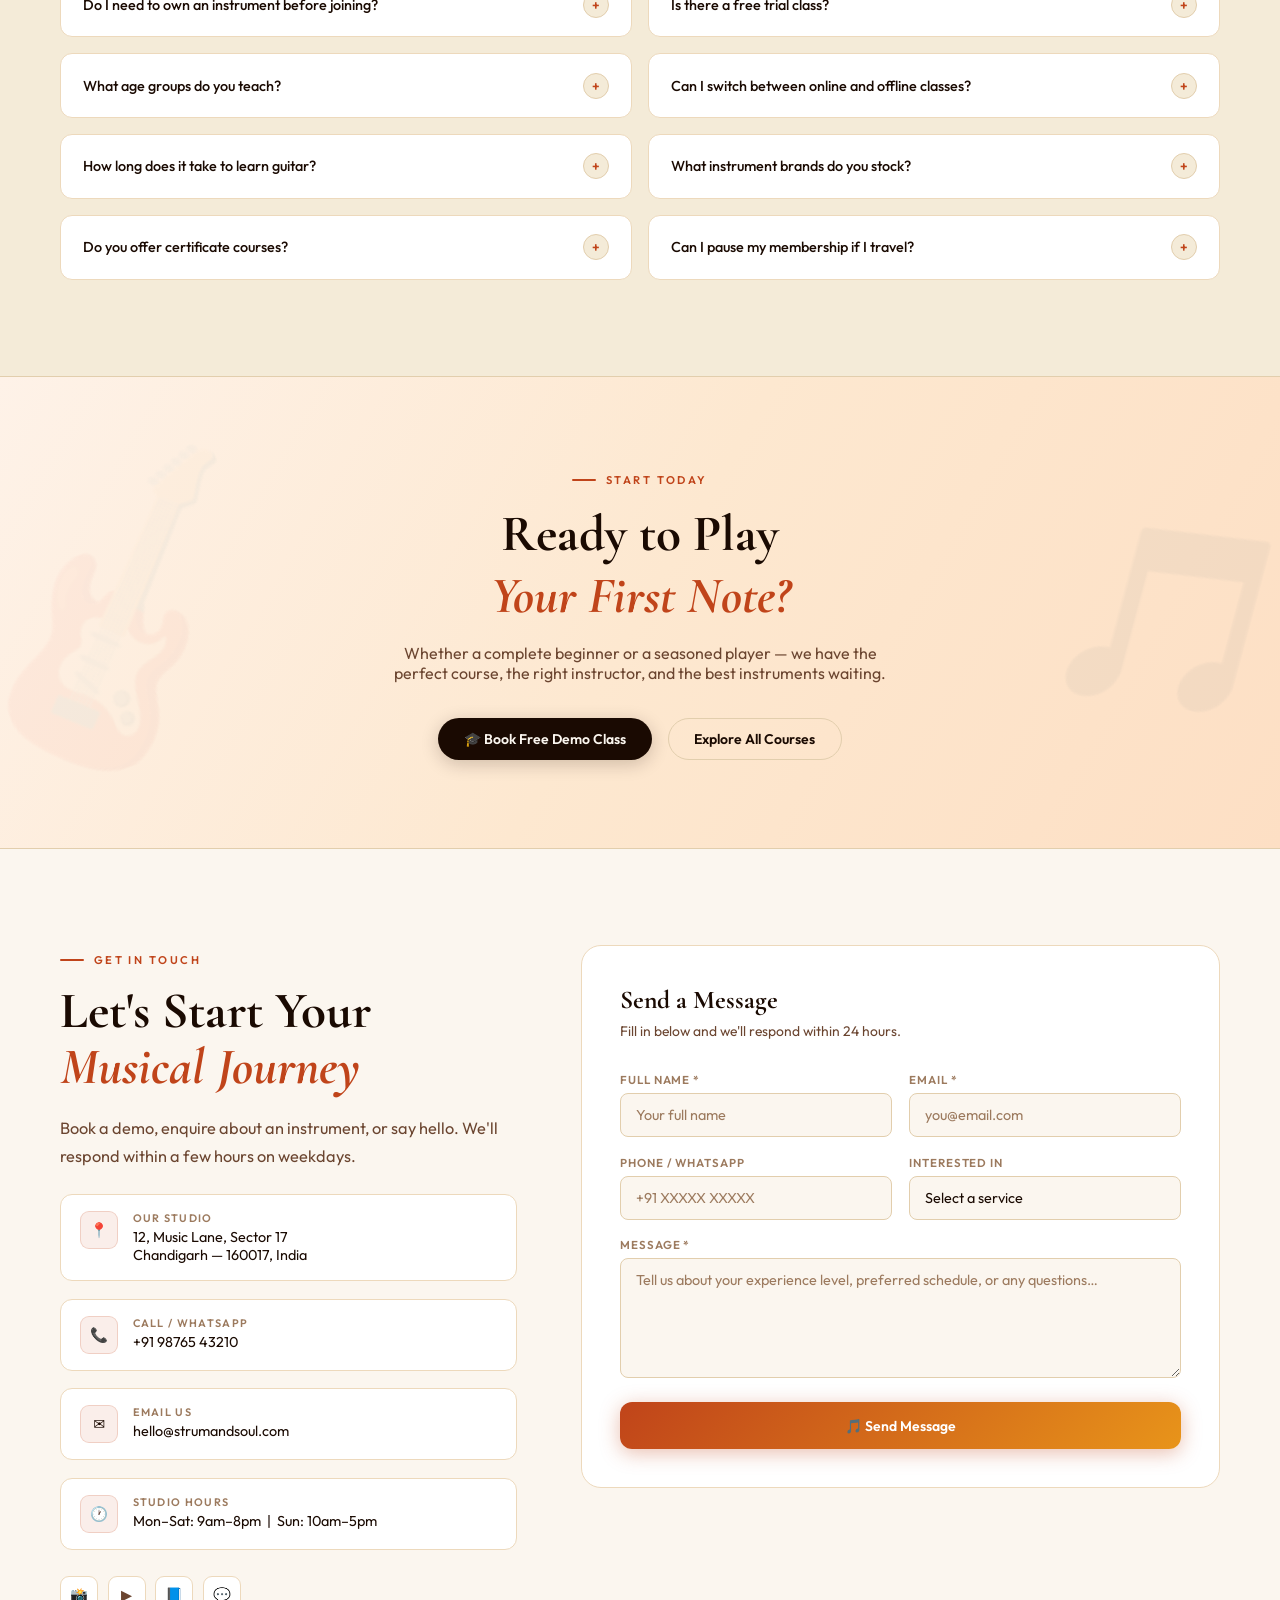
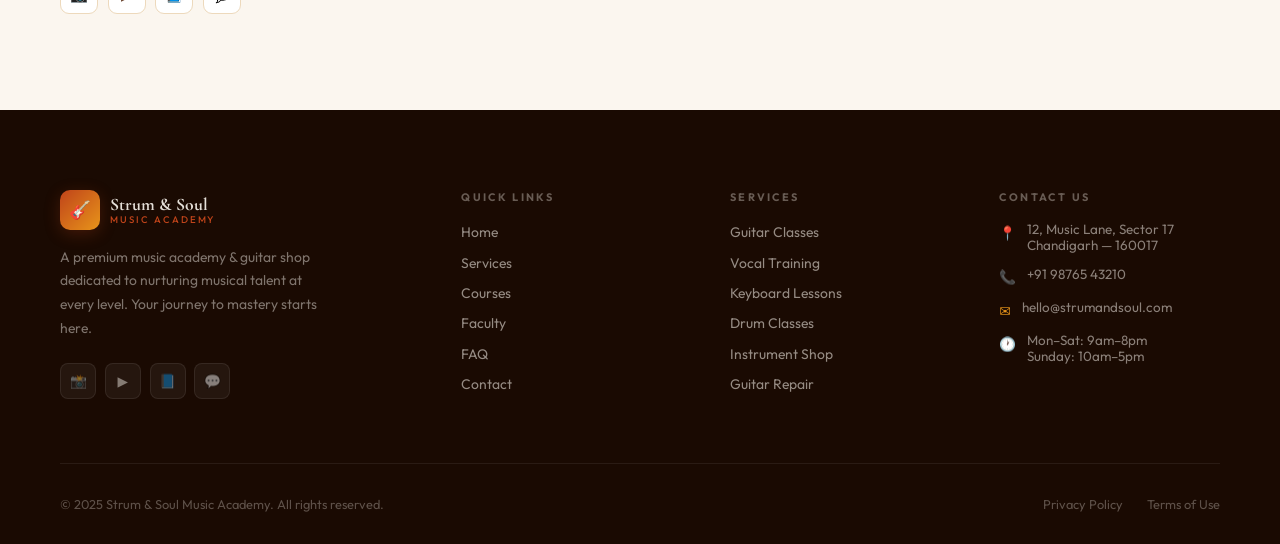
==== commit 598ef4e8: "remove FAQ" ====
--- a/index.html
+++ b/index.html
@@ -40,7 +40,6 @@
         <li><a href="/pages/about"  class="nav-a">About Us</a></li>
         <li><a href="/pages/faculty"  class="nav-a">Faculty</a></li>
         <li><a href="/pages/contact"  class="nav-a">Contact Us</a></li>
-        <li><a href="/pages/faq"      class="nav-a">FAQ</a></li>
       </ul>
       <a href="/pages/contact" class="btn btn-accent nav-cta-btn">Enroll Now</a>
       <button class="nav-toggle" id="navToggle" aria-label="Open menu" aria-expanded="false">
@@ -55,7 +54,6 @@
   <a href="/pages/about"  class="nav-a">About Us</a>
   <a href="/pages/faculty"  class="nav-a">Faculty</a>
   <a href="/pages/contact"  class="nav-a">Contact Us</a>
-  <a href="/pages/faq"      class="nav-a">FAQ</a>
   <a href="/pages/contact"  class="btn btn-accent" style="margin-top:1.2rem">Enroll Now</a>
 </div>
 <!-- ══════════════════════════ END HEADER ══════════════════ -->
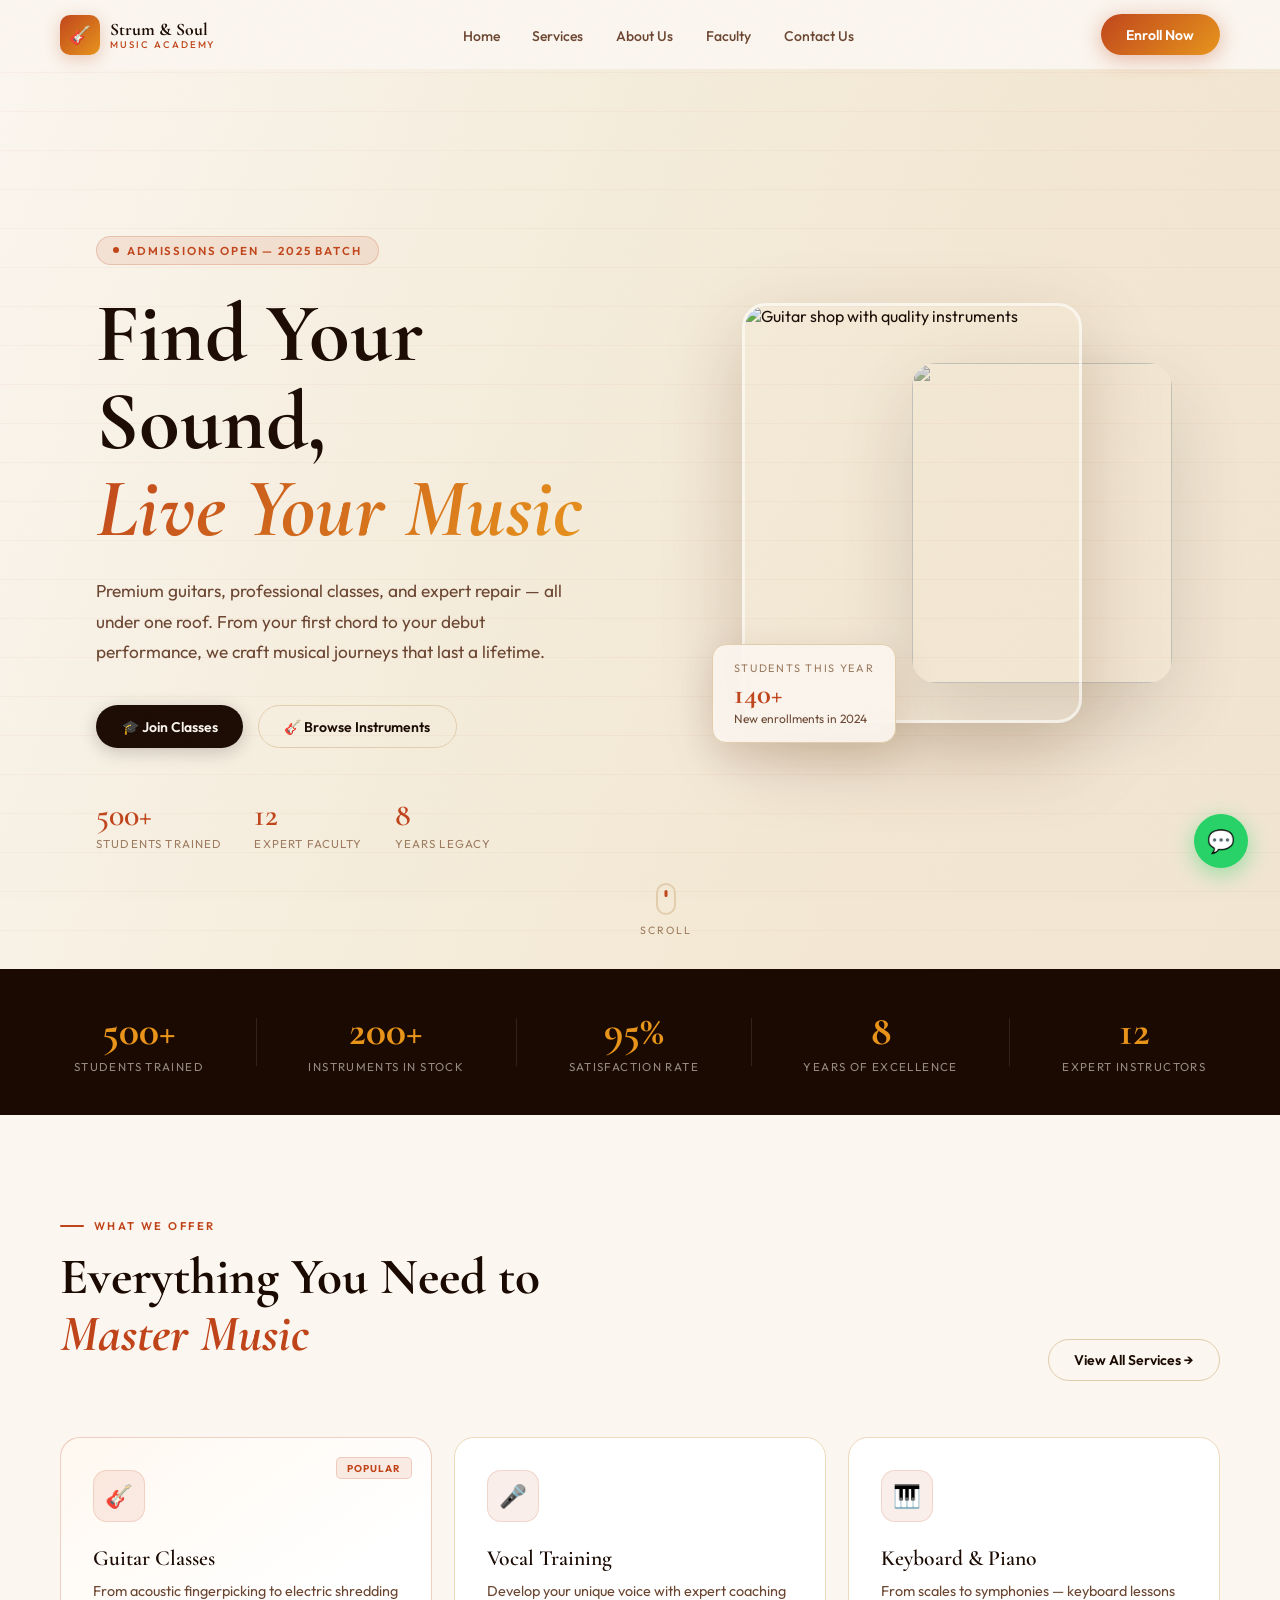
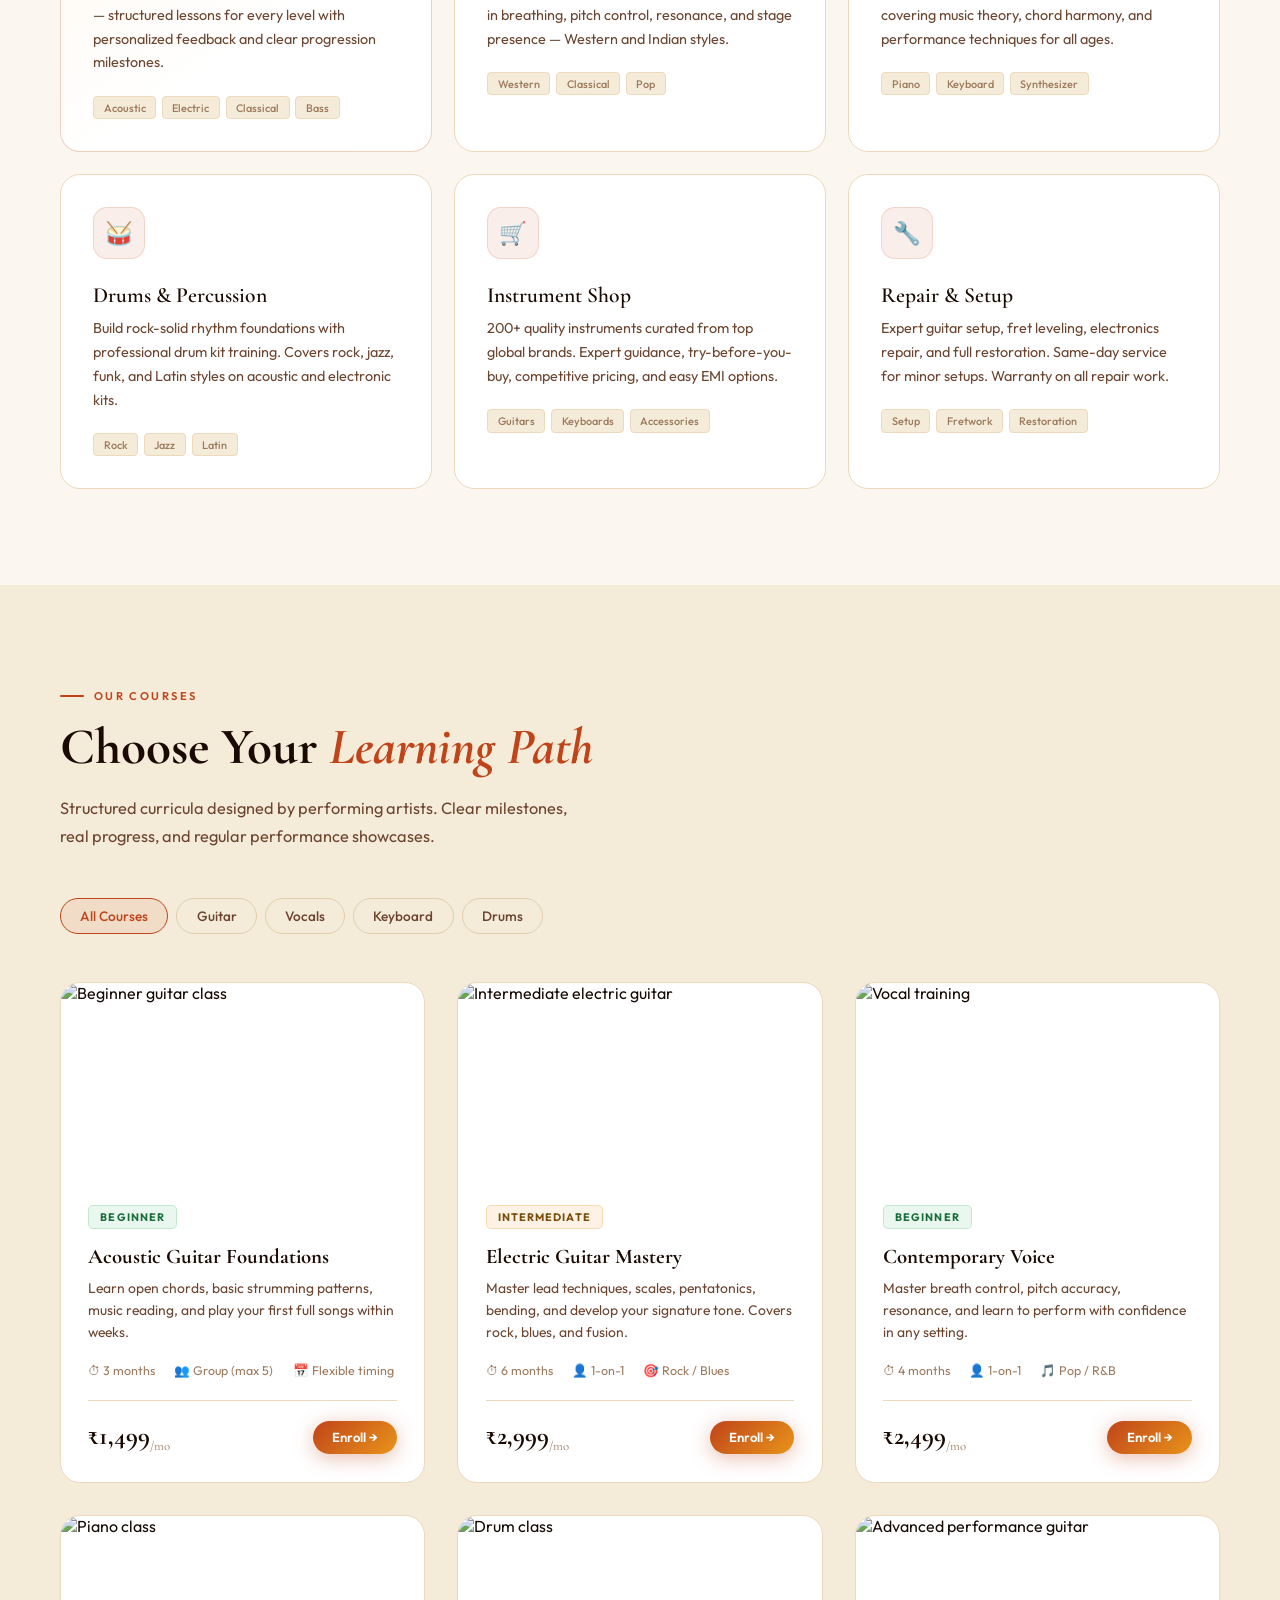
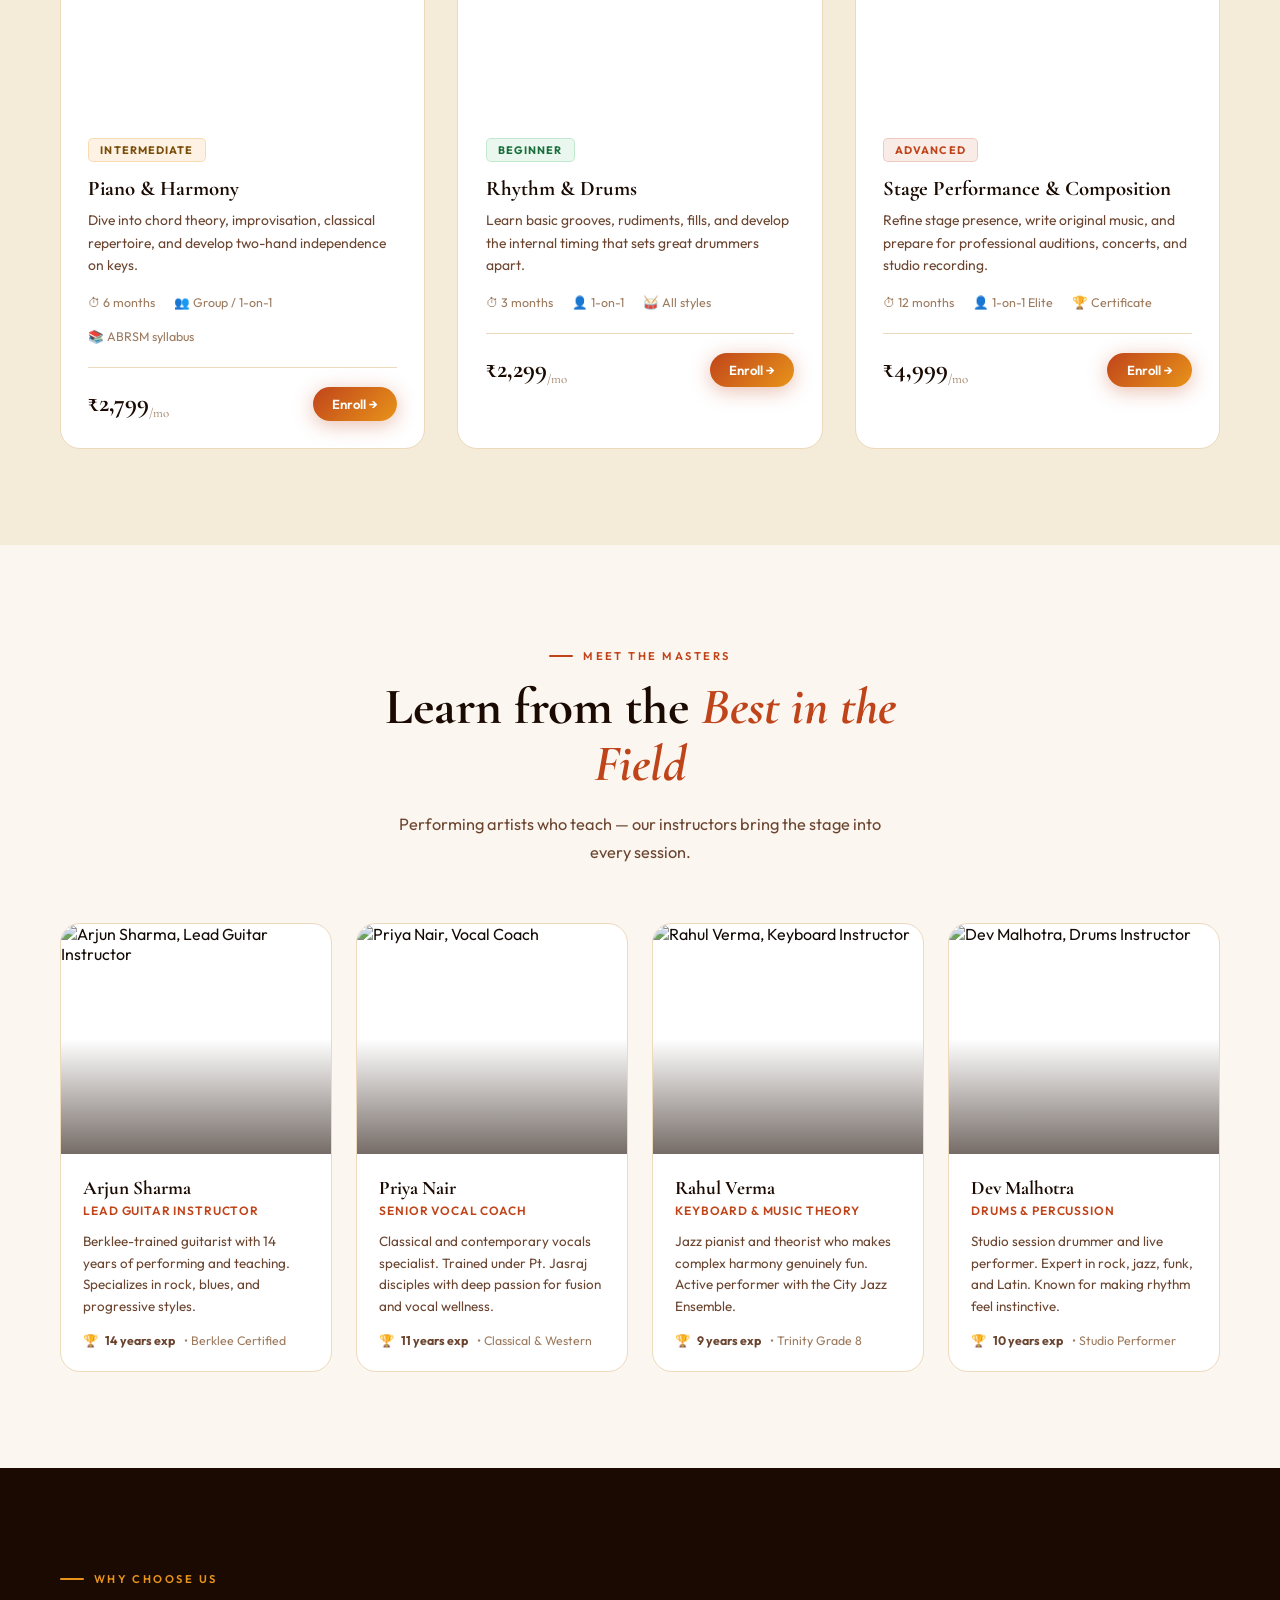
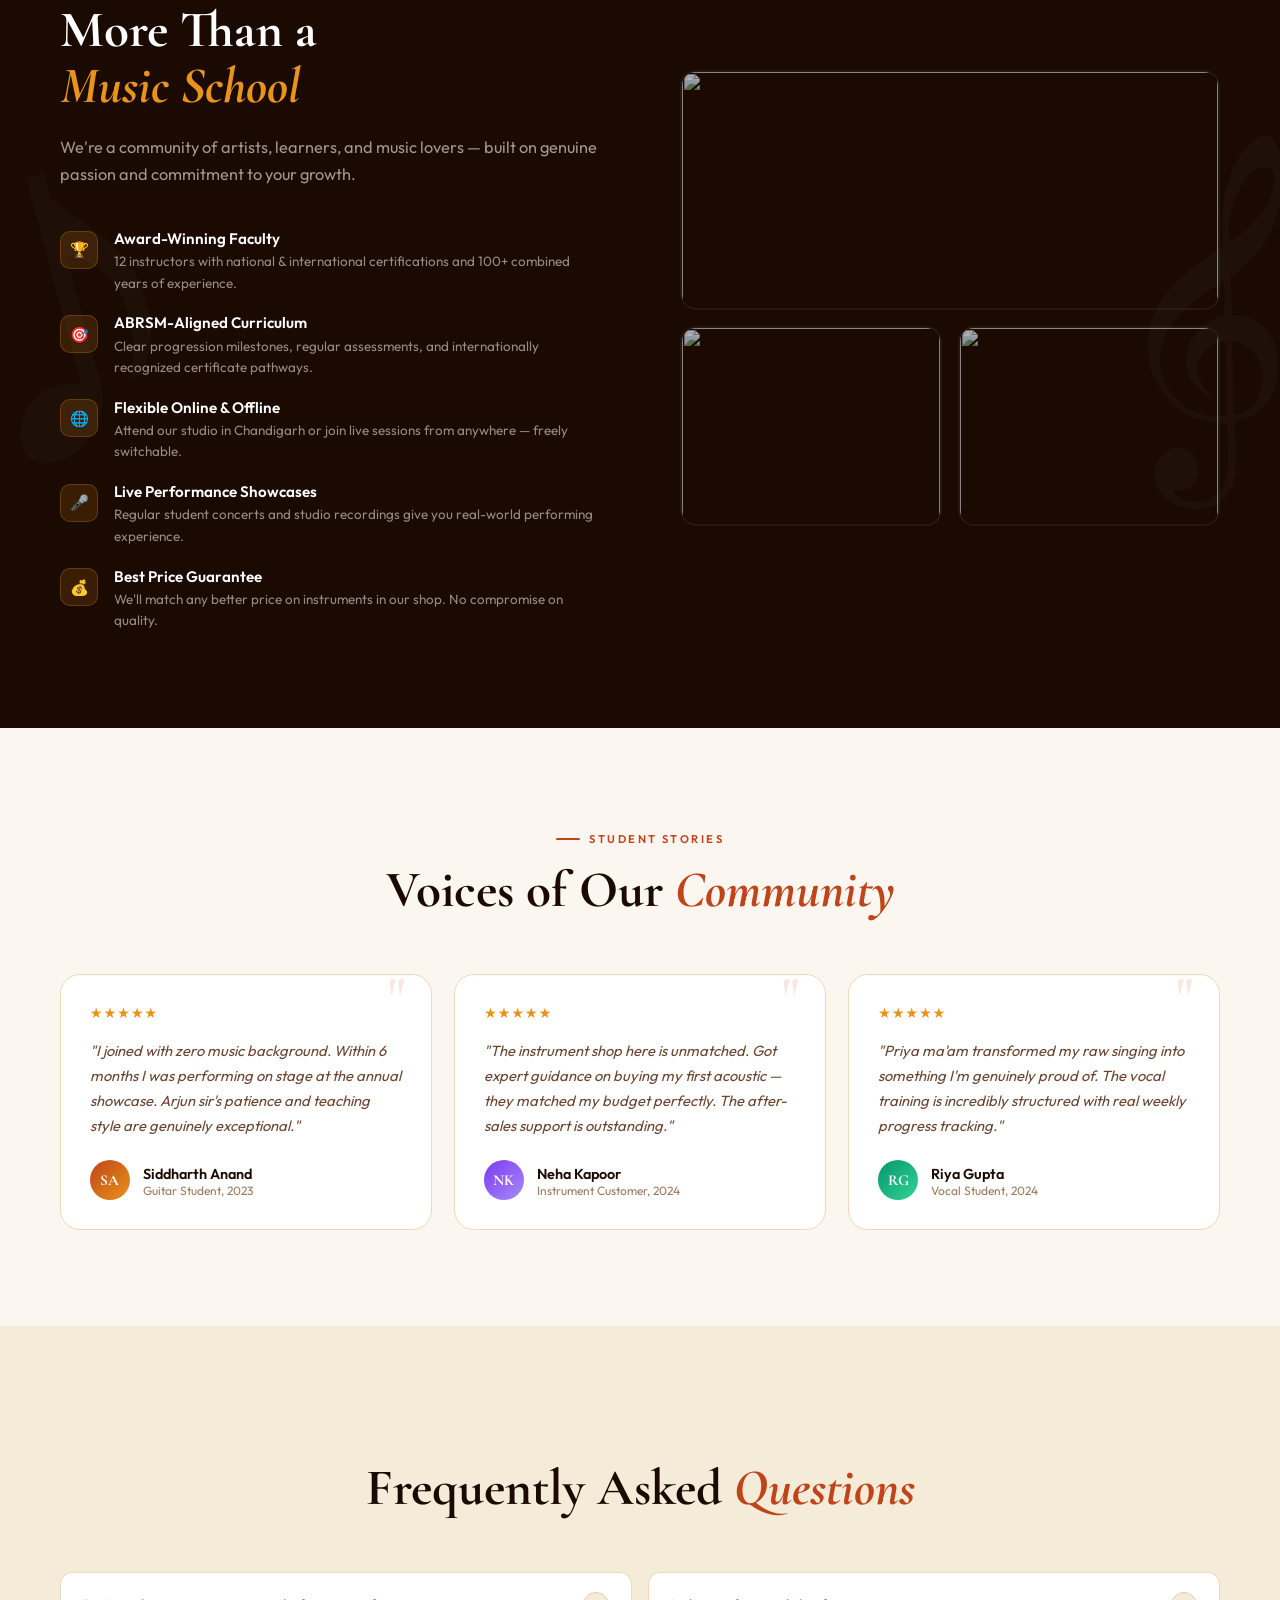
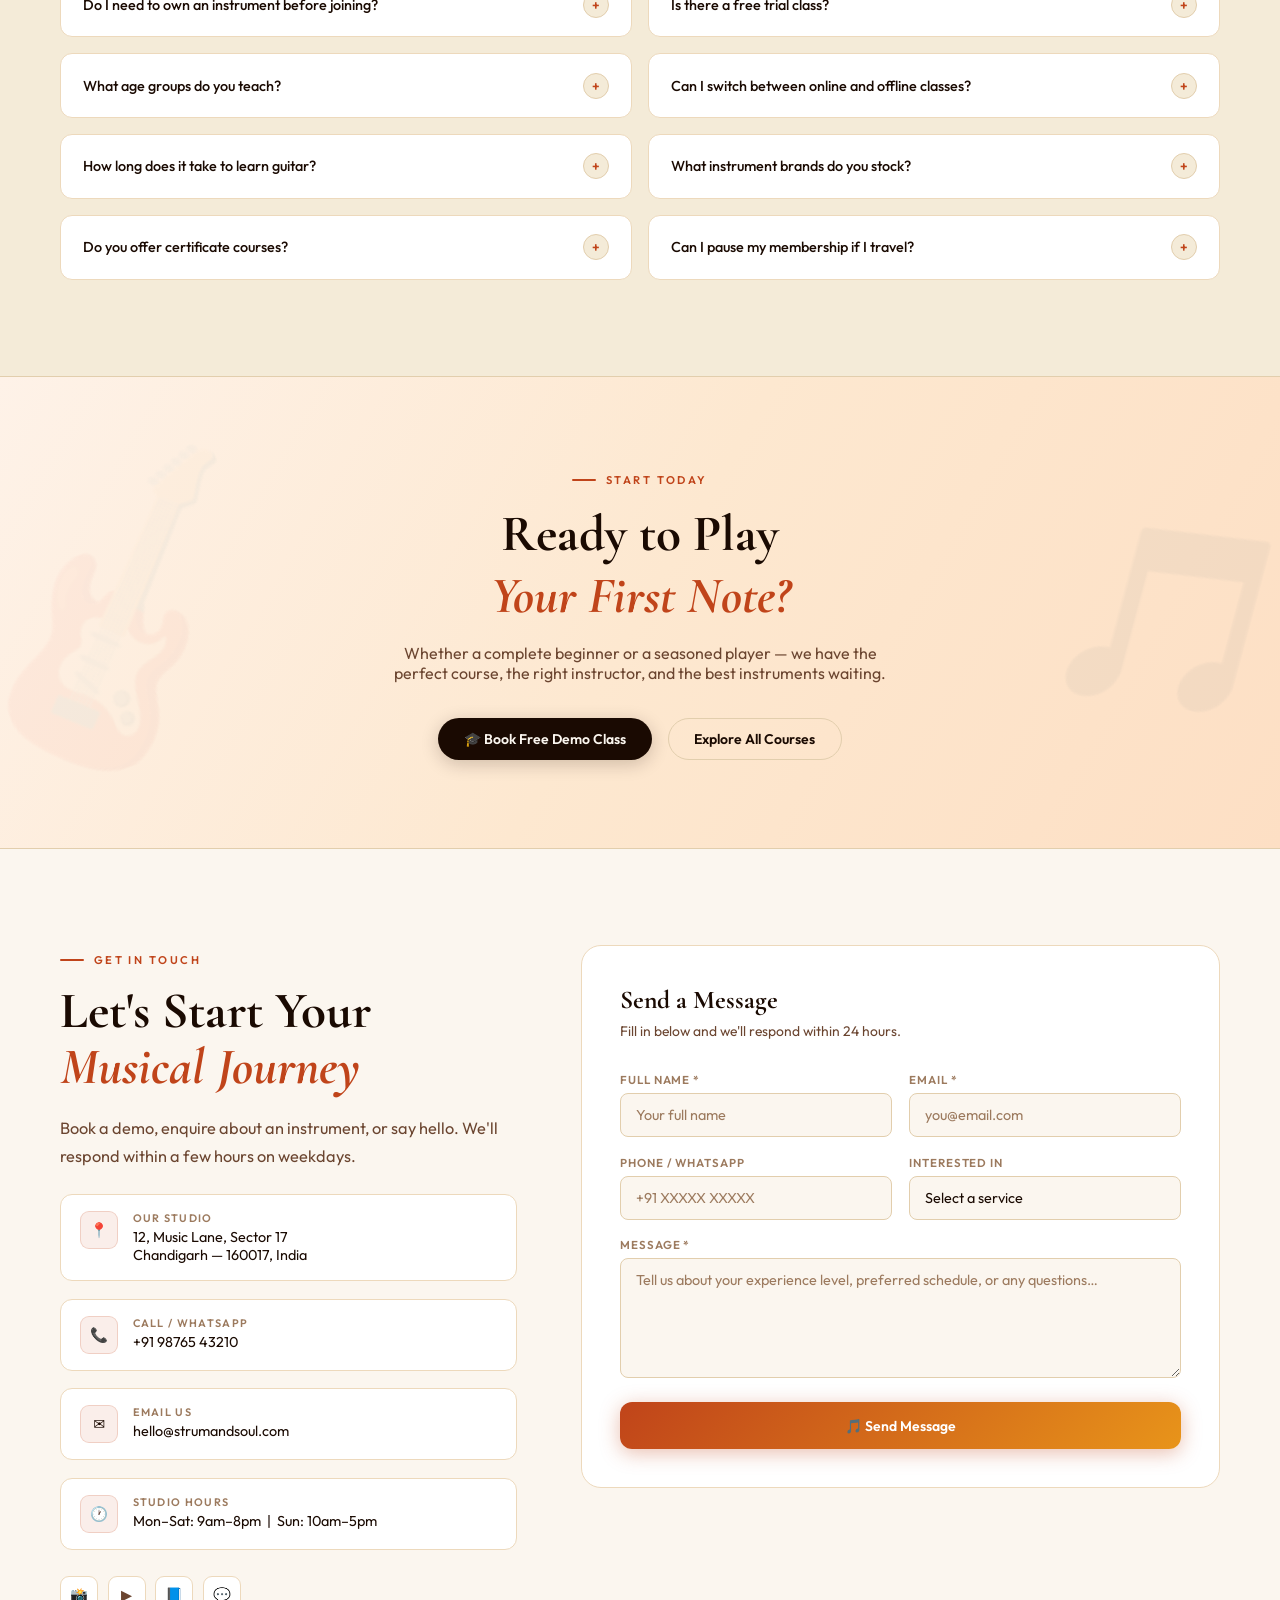
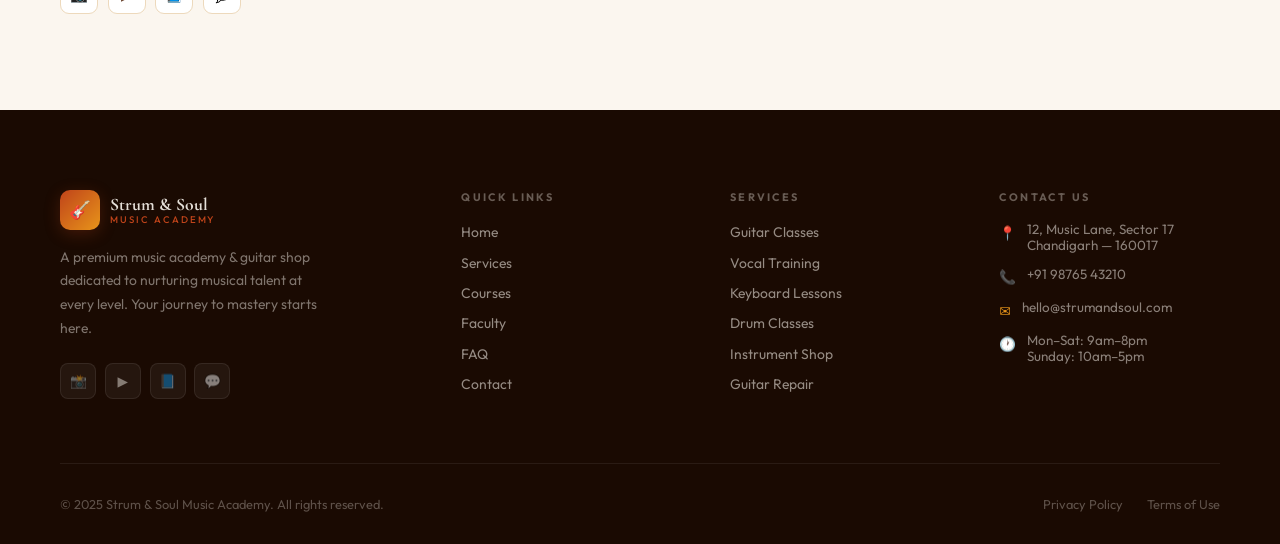
==== commit bfd63b22: "final" ====
--- a/index.html
+++ b/index.html
@@ -36,12 +36,13 @@
         </div>
       </a>
       <ul class="nav-links" role="list">
-        <li><a href="/pages/services" class="nav-a">Services</a></li>
-        <li><a href="/pages/about"  class="nav-a">About Us</a></li>
-        <li><a href="/pages/faculty"  class="nav-a">Faculty</a></li>
-        <li><a href="/pages/contact"  class="nav-a">Contact Us</a></li>
+        <li><a href="/" class="nav-a active">Home</a></li>
+        <li><a href="/services" class="nav-a">Services</a></li>
+        <li><a href="/about"  class="nav-a">About Us</a></li>
+        <li><a href="/about#faculty"  class="nav-a">Faculty</a></li>
+        <li><a href="/contact"  class="nav-a">Contact Us</a></li>
       </ul>
-      <a href="/pages/contact" class="btn btn-accent nav-cta-btn">Enroll Now</a>
+      <a href="/contact" class="btn btn-accent nav-cta-btn">Enroll Now</a>
       <button class="nav-toggle" id="navToggle" aria-label="Open menu" aria-expanded="false">
         <span></span><span></span><span></span>
       </button>
@@ -50,9 +51,10 @@
 </nav>
 <div class="nav-mob" id="navMob" role="dialog" aria-modal="true" aria-label="Mobile navigation">
   <button class="nav-mob-close" id="navClose" aria-label="Close menu">✕</button>
+  <a href="/" class="nav-a active">Home</a>
   <a href="/#services" class="nav-a">Services</a>
-  <a href="/pages/about"  class="nav-a">About Us</a>
-  <a href="/pages/faculty"  class="nav-a">Faculty</a>
+  <a href="/about"  class="nav-a">About Us</a>
+  <a href="/about#faculty"  class="nav-a">Faculty</a>
   <a href="/pages/contact"  class="nav-a">Contact Us</a>
   <a href="/pages/contact"  class="btn btn-accent" style="margin-top:1.2rem">Enroll Now</a>
 </div>
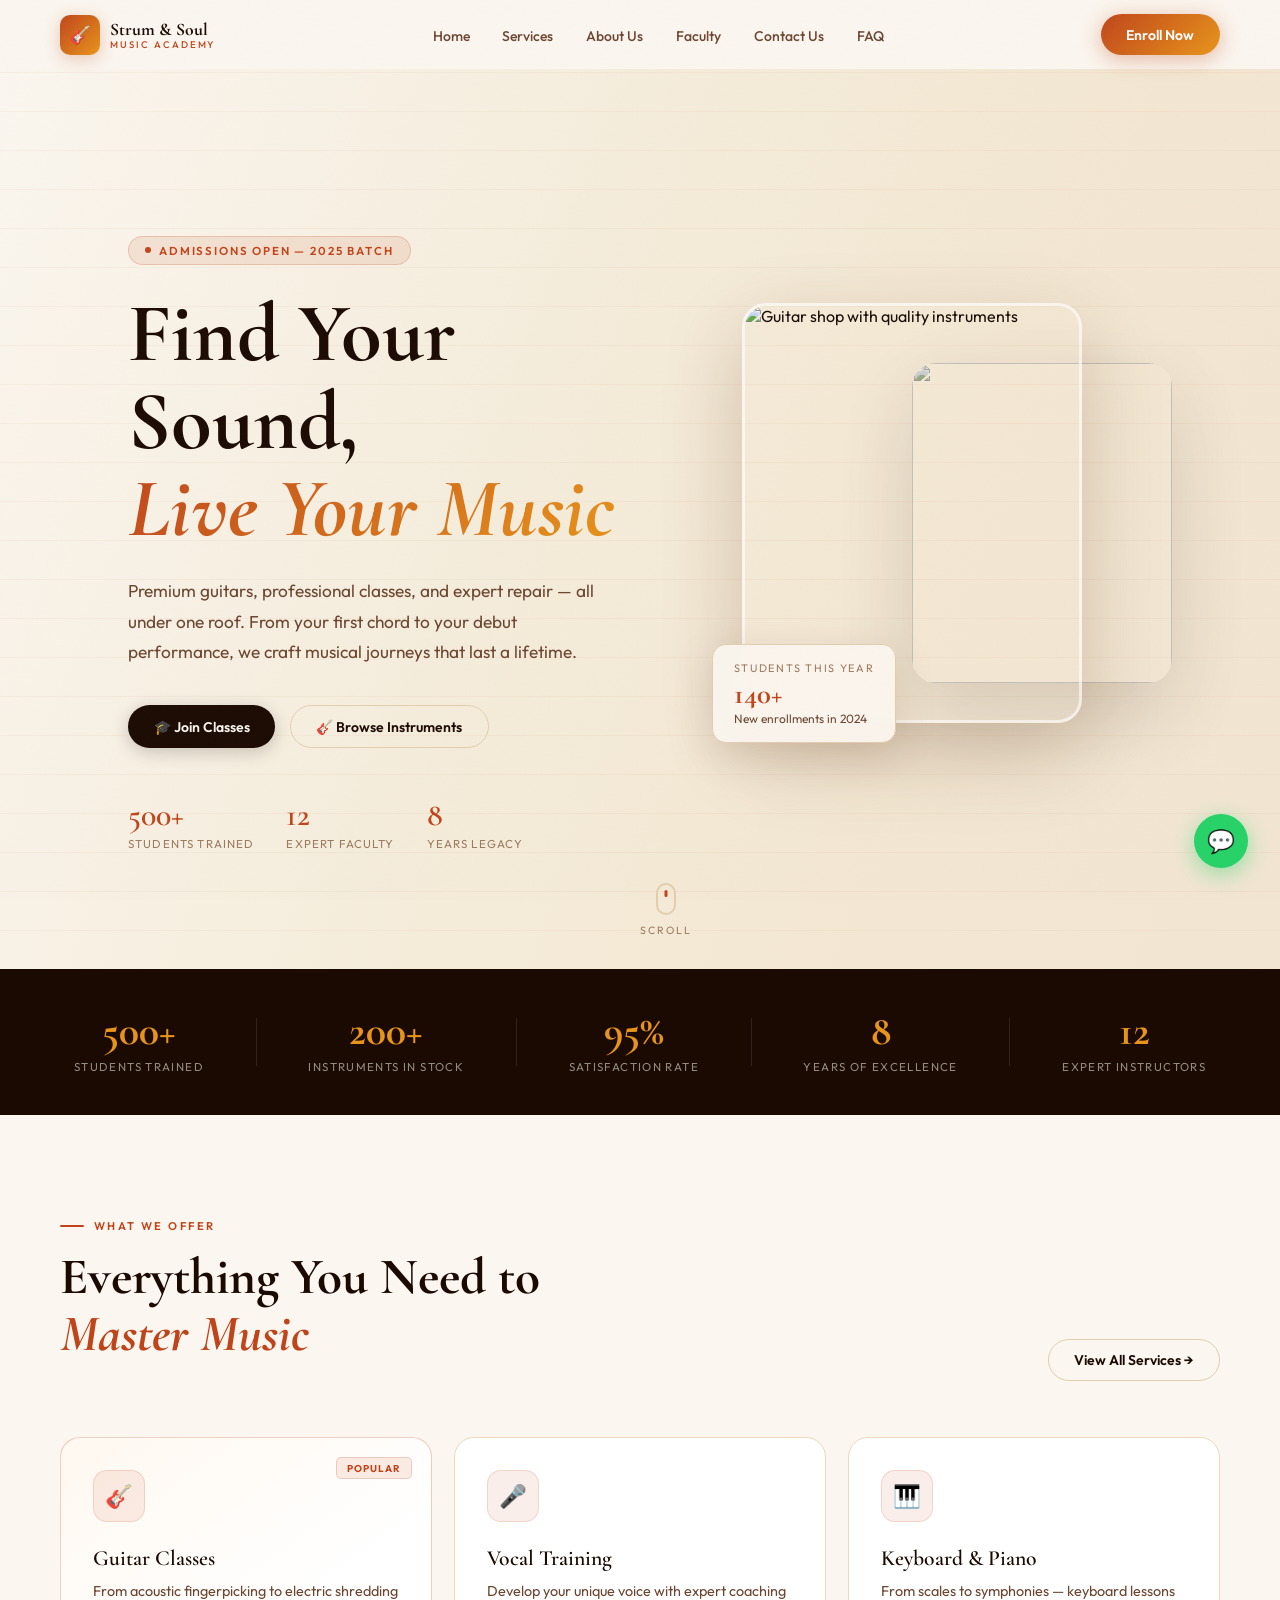
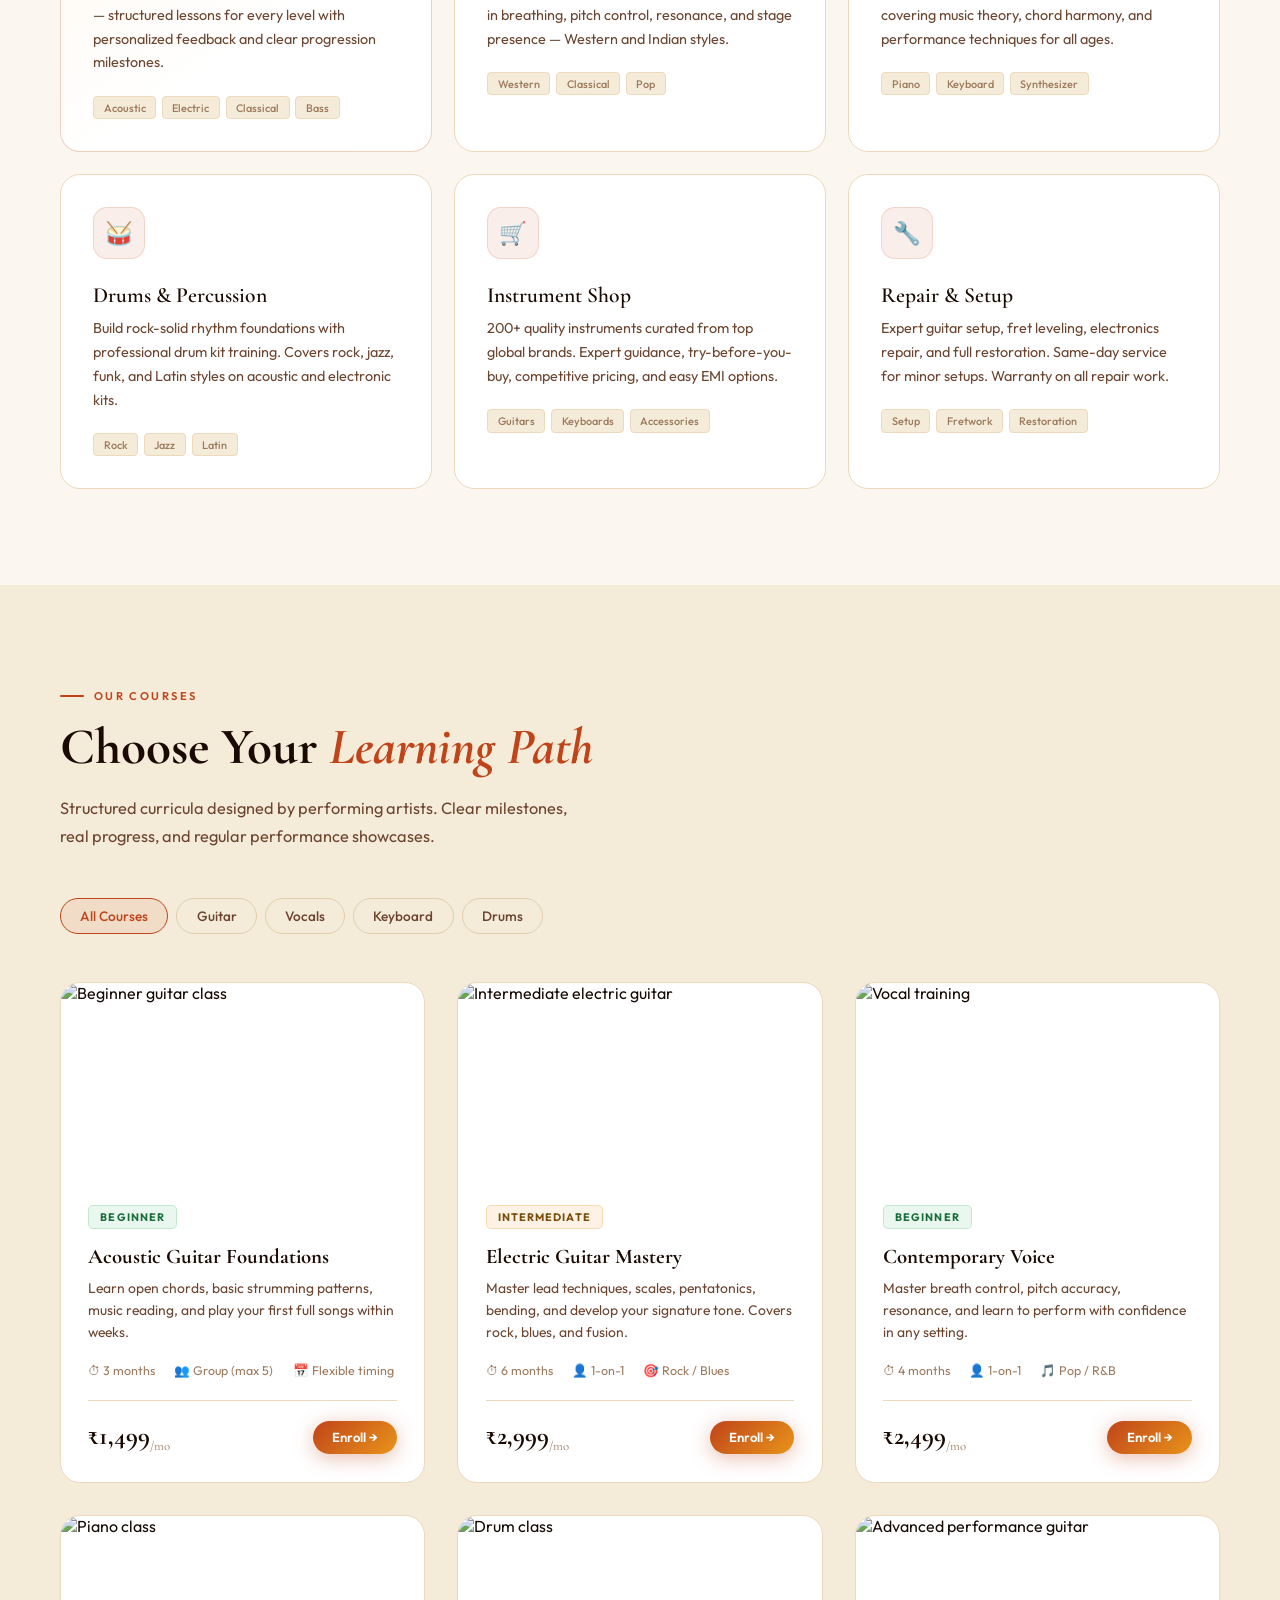
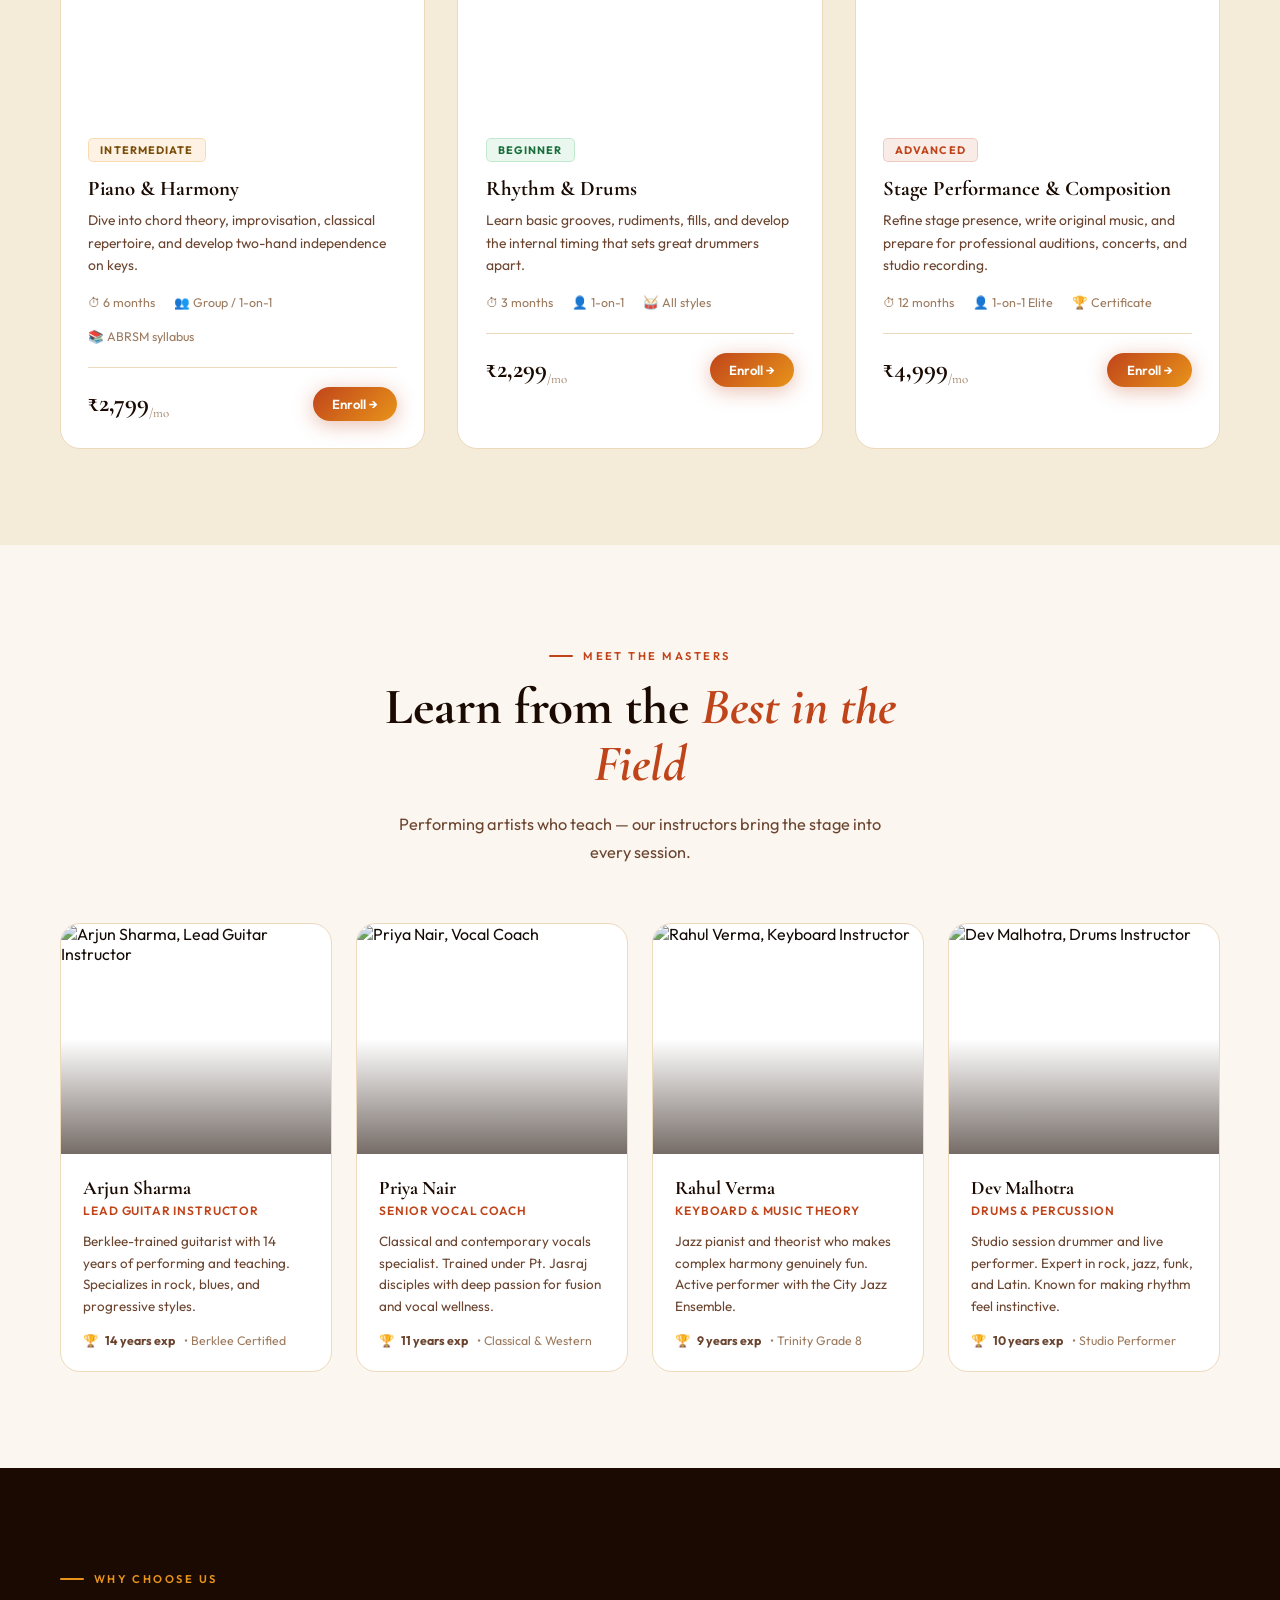
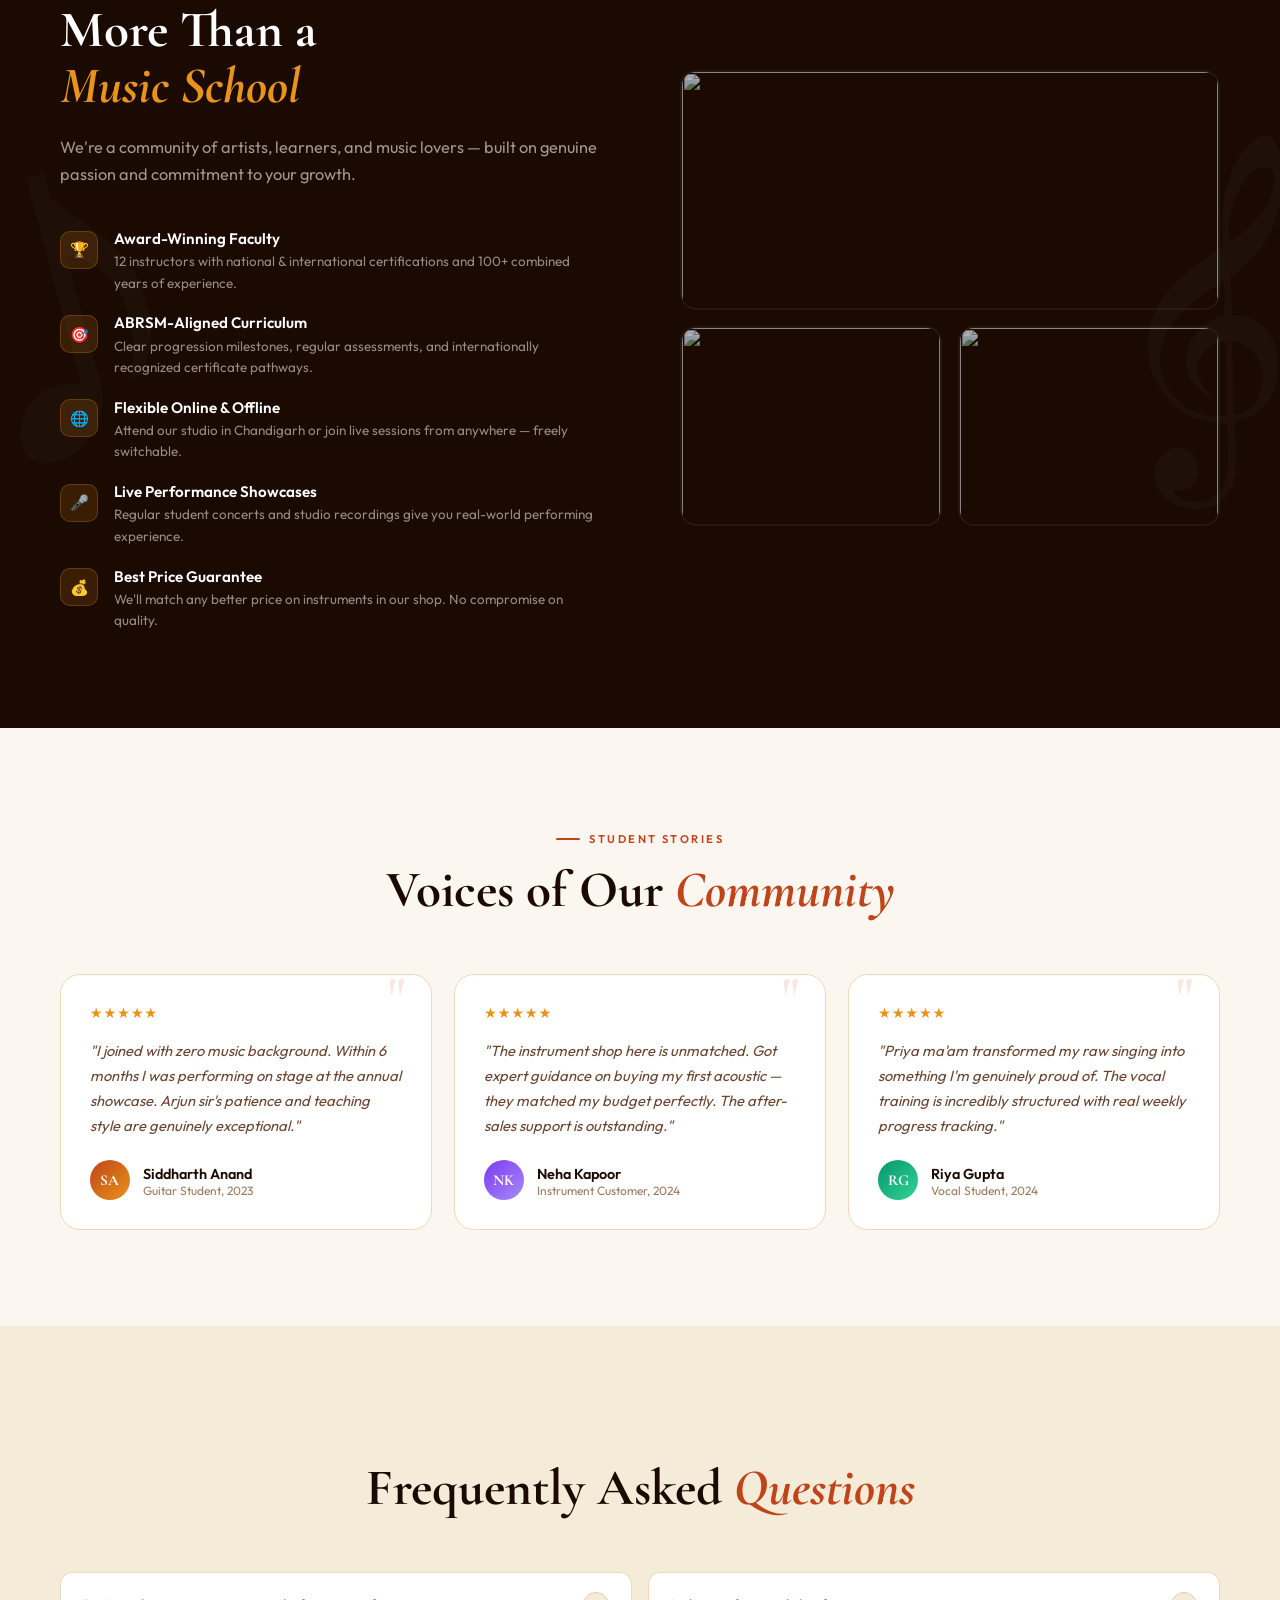
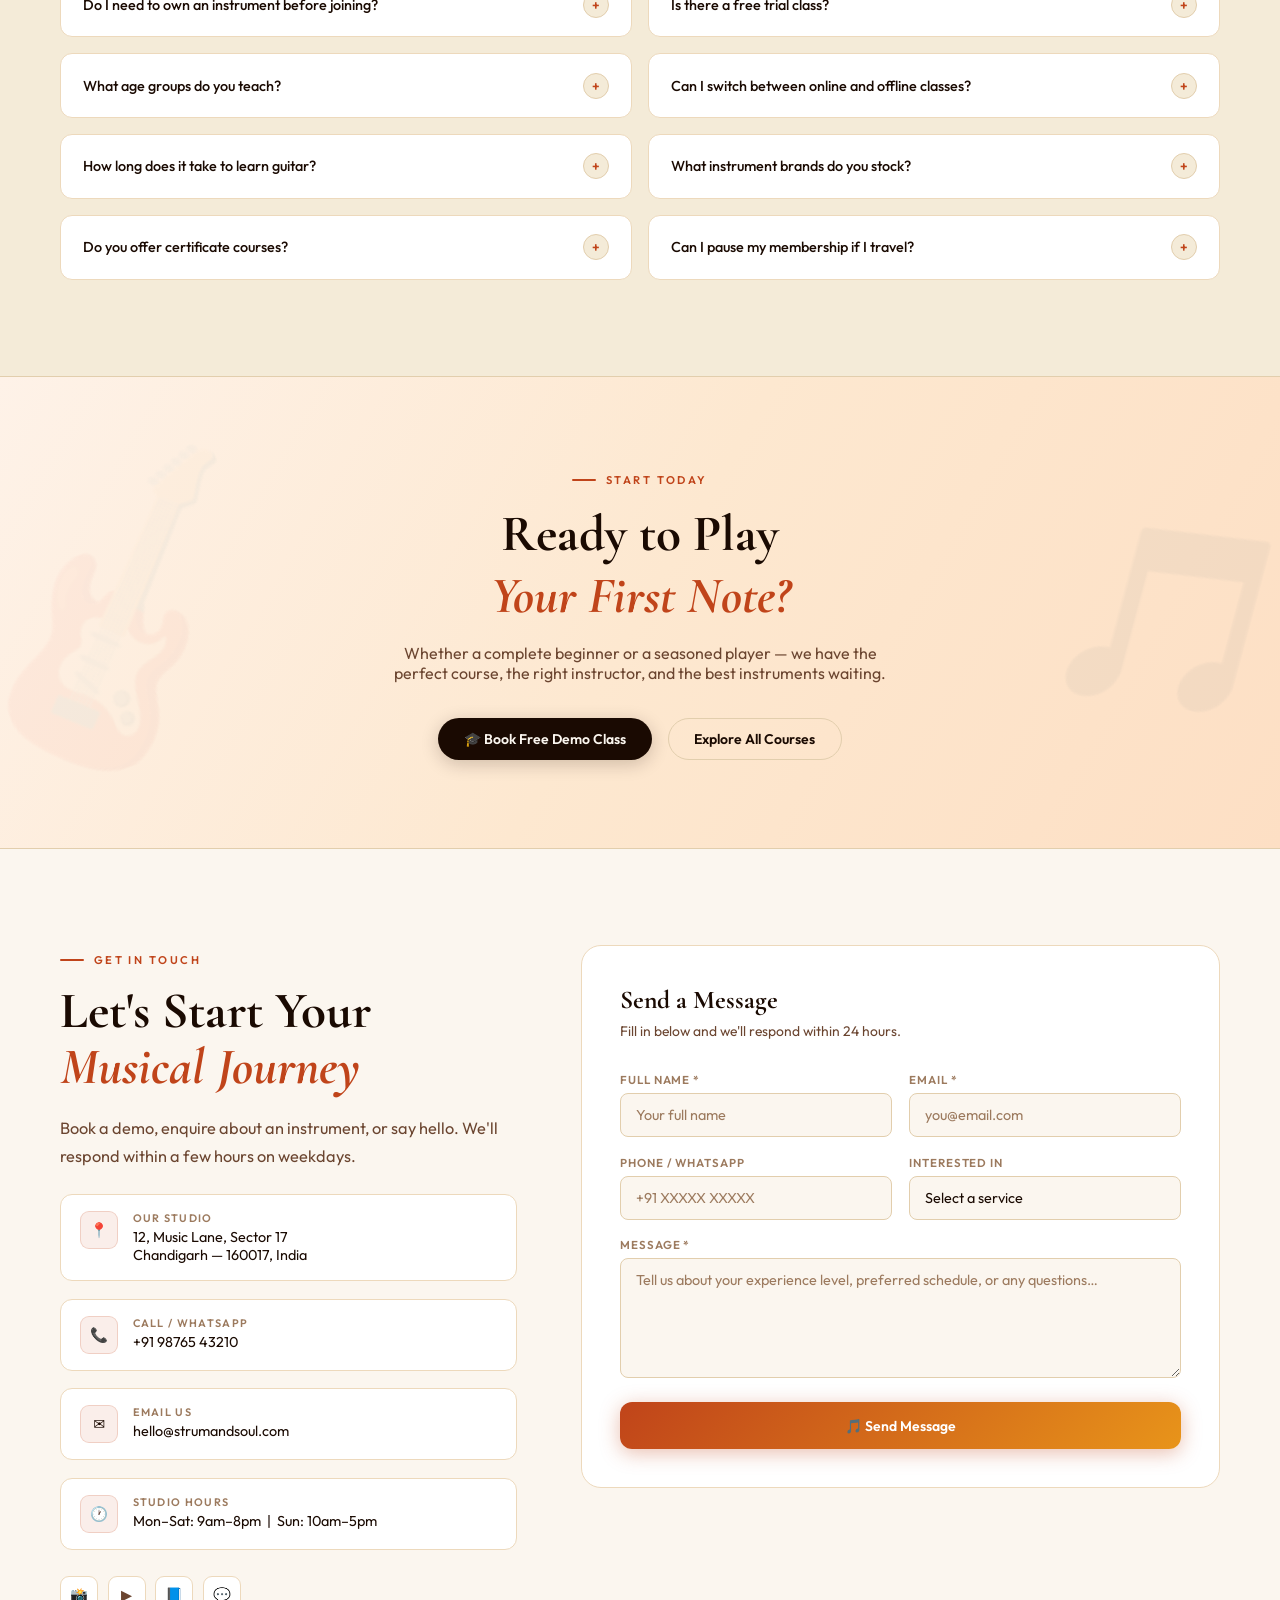
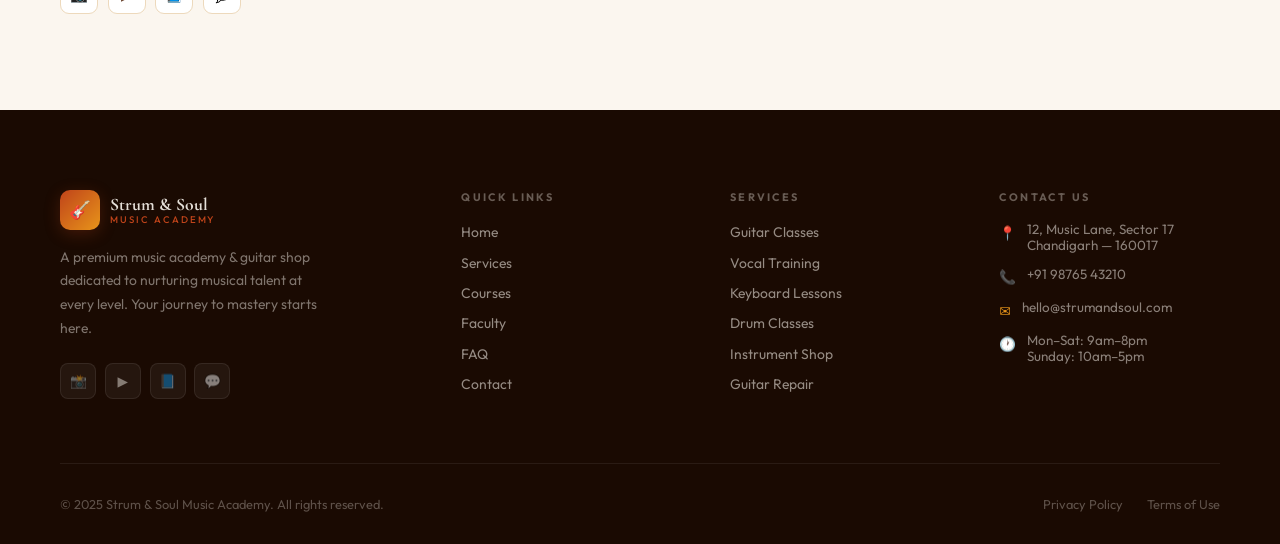
==== commit 2032c18a: "final2" ====
--- a/index.html
+++ b/index.html
@@ -41,6 +41,8 @@
         <li><a href="/about"  class="nav-a">About Us</a></li>
         <li><a href="/about#faculty"  class="nav-a">Faculty</a></li>
         <li><a href="/contact"  class="nav-a">Contact Us</a></li>
+        <li><a href="/#faq"  class="nav-a">FAQ</a></li>
+
       </ul>
       <a href="/contact" class="btn btn-accent nav-cta-btn">Enroll Now</a>
       <button class="nav-toggle" id="navToggle" aria-label="Open menu" aria-expanded="false">
@@ -52,10 +54,12 @@
 <div class="nav-mob" id="navMob" role="dialog" aria-modal="true" aria-label="Mobile navigation">
   <button class="nav-mob-close" id="navClose" aria-label="Close menu">✕</button>
   <a href="/" class="nav-a active">Home</a>
-  <a href="/#services" class="nav-a">Services</a>
+  <a href="/services" class="nav-a">Services</a>
   <a href="/about"  class="nav-a">About Us</a>
   <a href="/about#faculty"  class="nav-a">Faculty</a>
   <a href="/pages/contact"  class="nav-a">Contact Us</a>
+  <a href="/#faq"  class="nav-a">FAQ</a>
+
   <a href="/pages/contact"  class="btn btn-accent" style="margin-top:1.2rem">Enroll Now</a>
 </div>
 <!-- ══════════════════════════ END HEADER ══════════════════ -->
@@ -68,7 +72,7 @@
   <div class="hero-overlay"></div>
   <div class="hero-lines"></div>
 
-  <div class="wrap" style="width:100%;position:relative;z-index:2">
+  <div class="wrap" style="width:100%;position:relative;z-index:2;max-width:100%;overflow-x:hidden">
     <div class="hero-inner">
       <div class="hero-left">
         <div class="hero-eyebrow">
--- a/css/global.css
+++ b/css/global.css
@@ -45,13 +45,18 @@
 
 /* ─── RESET & BASE ───────────────────────────────────────── */
 *, *::before, *::after { box-sizing: border-box; margin: 0; padding: 0; }
-html { scroll-behavior: smooth; }
+html { 
+  scroll-behavior: smooth; 
+  overflow-x: hidden;
+  width: 100%;
+}
 body {
   font-family: var(--ff-b);
   background: var(--bg);
   color: var(--text);
   -webkit-font-smoothing: antialiased;
   overflow-x: hidden;
+  width: 100%;
   opacity: 0;
   transition: opacity .35s ease;
 }
--- a/css/pages/index.css
+++ b/css/pages/index.css
@@ -8,6 +8,13 @@
   position: relative; min-height: 100vh;
   display: flex; align-items: center;
   overflow: hidden;
+  width: 100%;
+  max-width: 100vw;
+}
+.hero .wrap {
+  padding: 0 1rem;
+  width: calc(100% - 2rem) !important;
+  overflow-x: hidden;
 }
 .hero-bg-img {
   position: absolute; inset: 0;
@@ -43,6 +50,10 @@
 @media (max-width: 860px) {
   .hero-inner { grid-template-columns: 1fr; padding: 7rem 0 4rem 2rem; }
   .hero-right  { display: none; }
+  .hero-card-stack { display: none; }
+}
+@media (max-width: 480px) {
+  .hero-inner { padding: 6rem 1rem 3rem 1rem; }
 }
 
 .hero-eyebrow {
